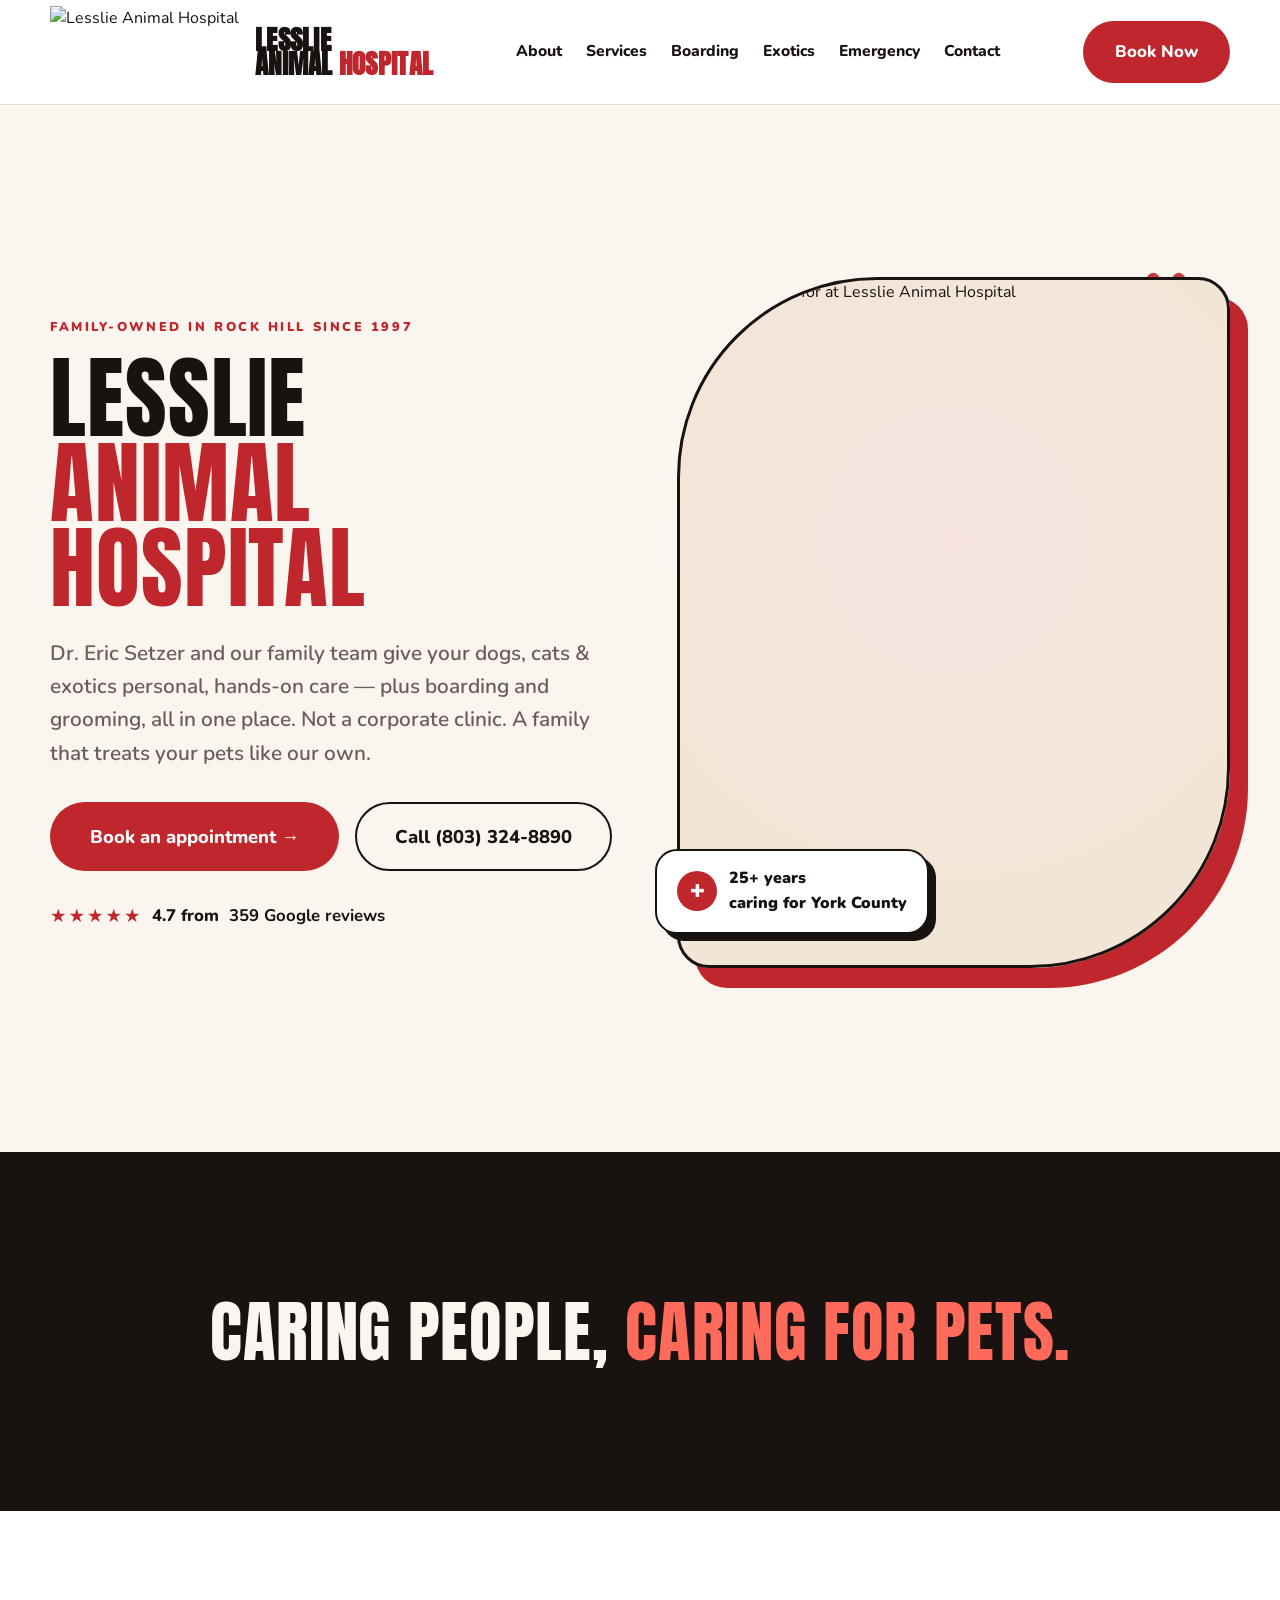
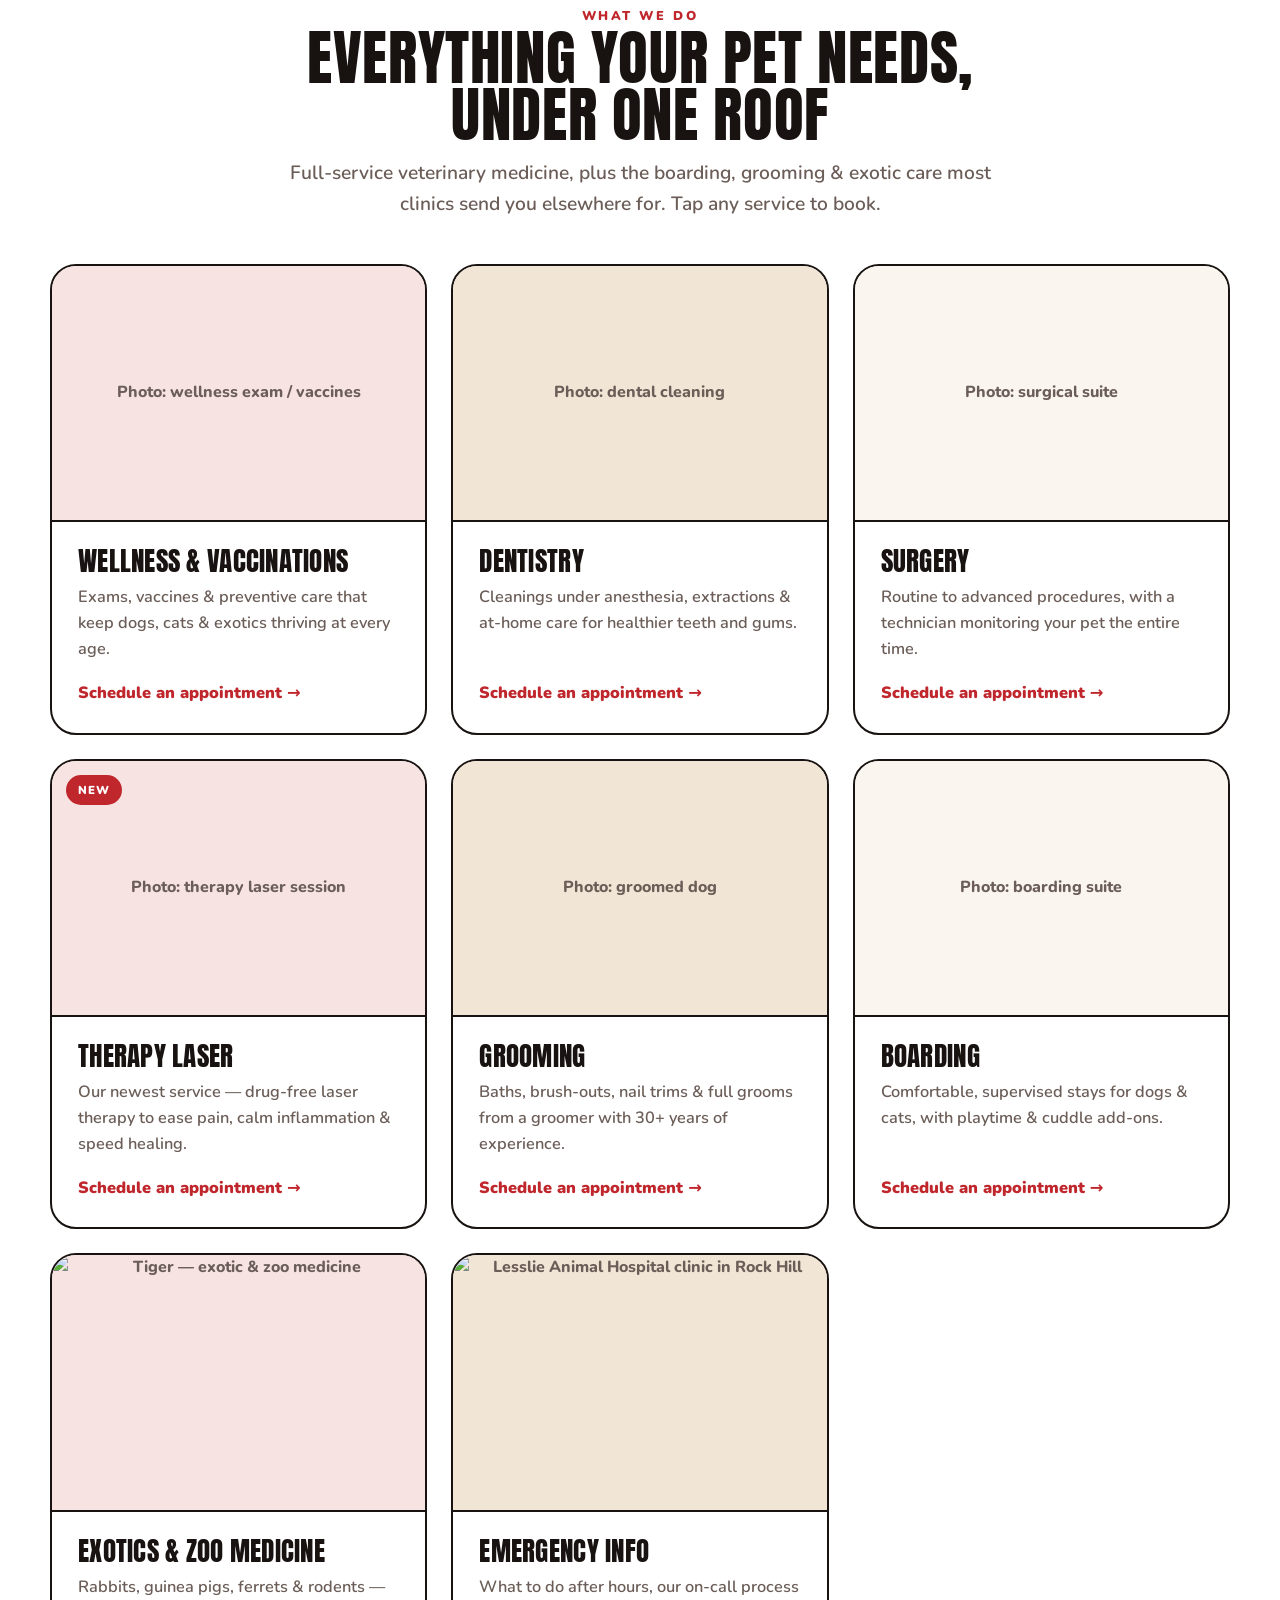
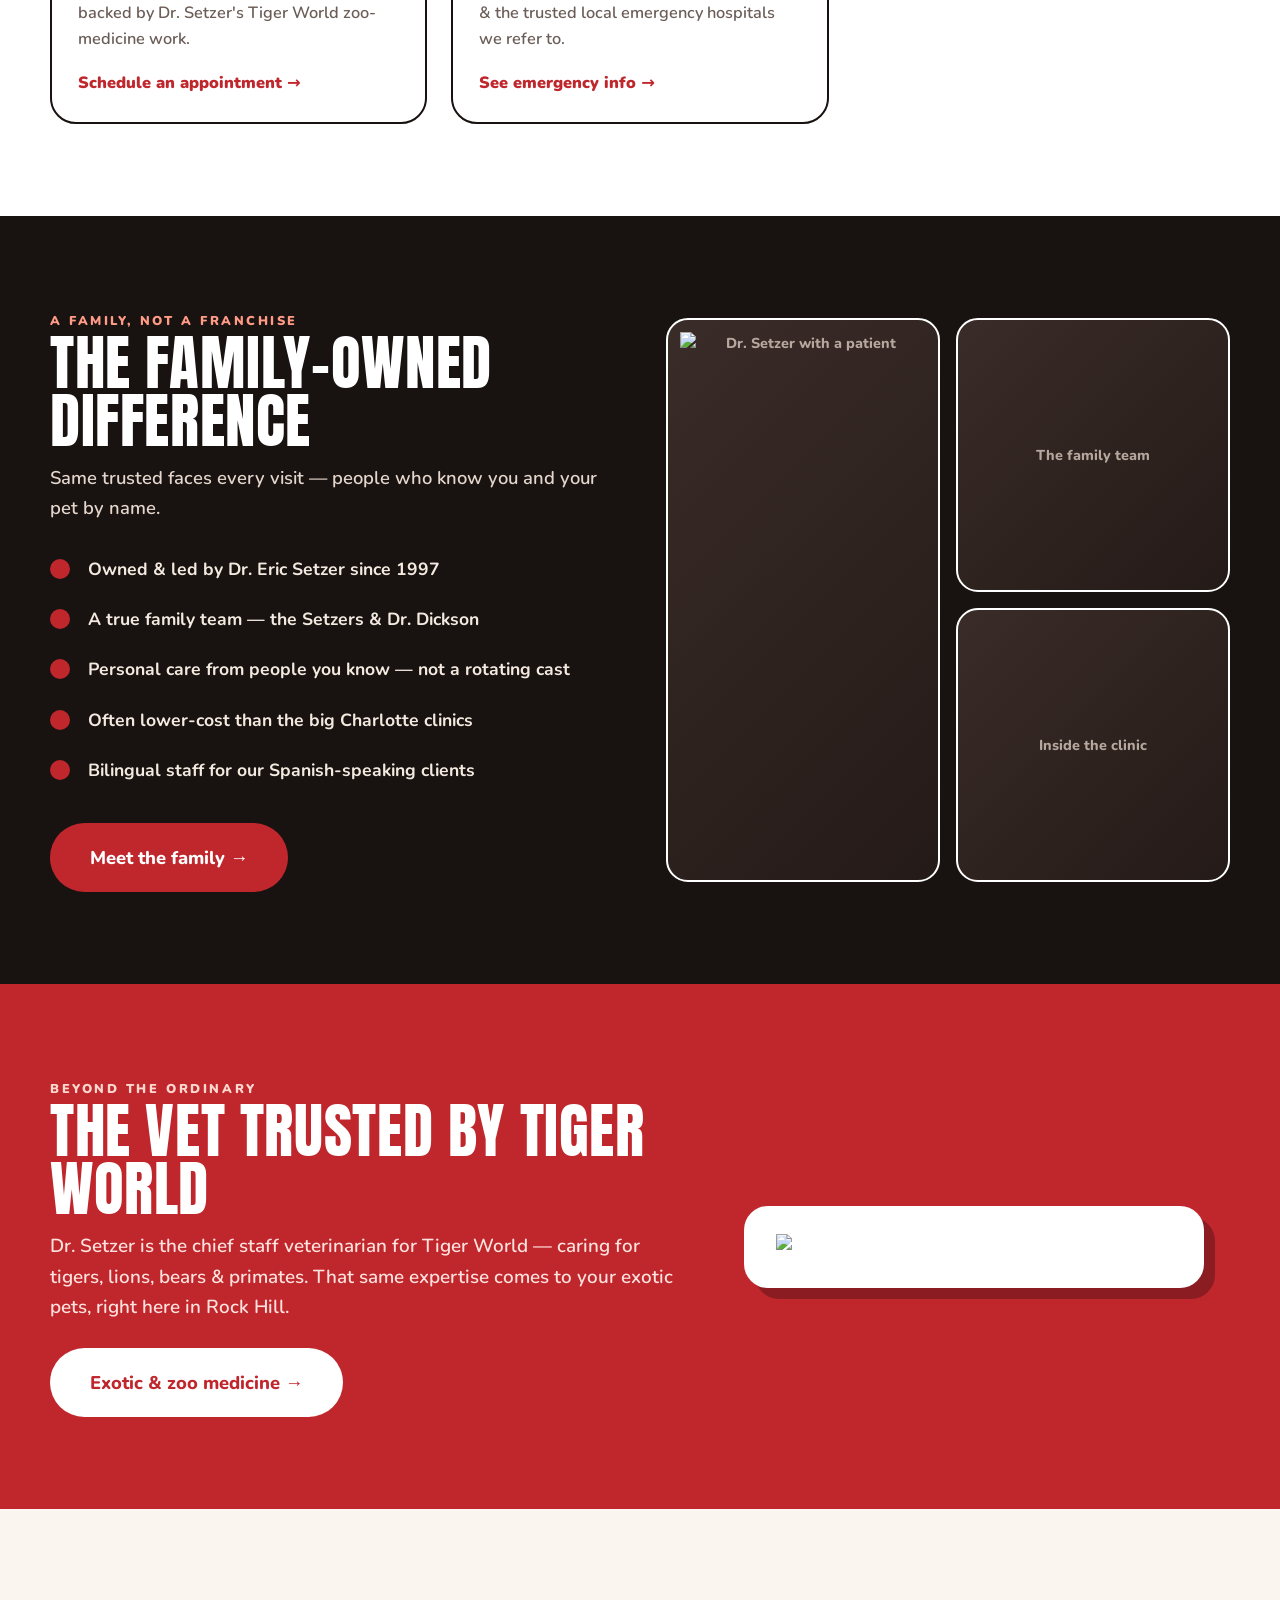
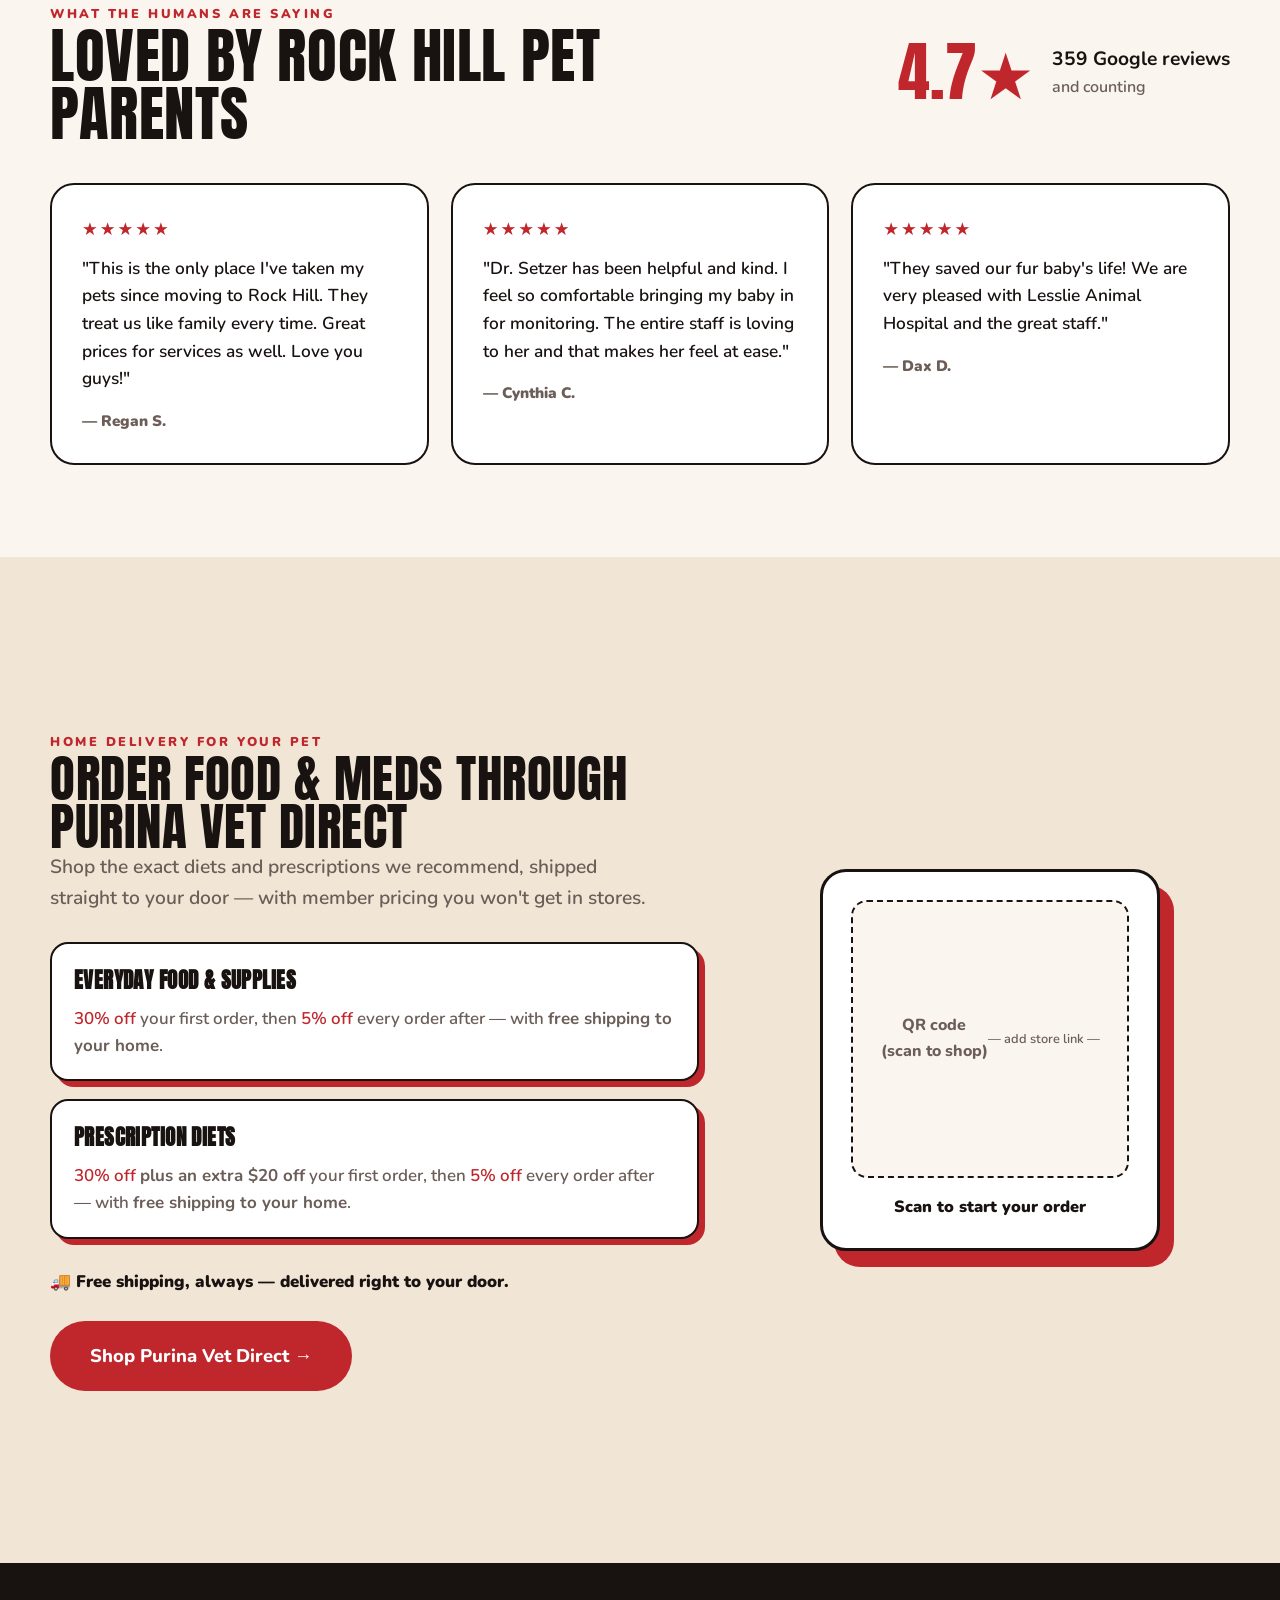
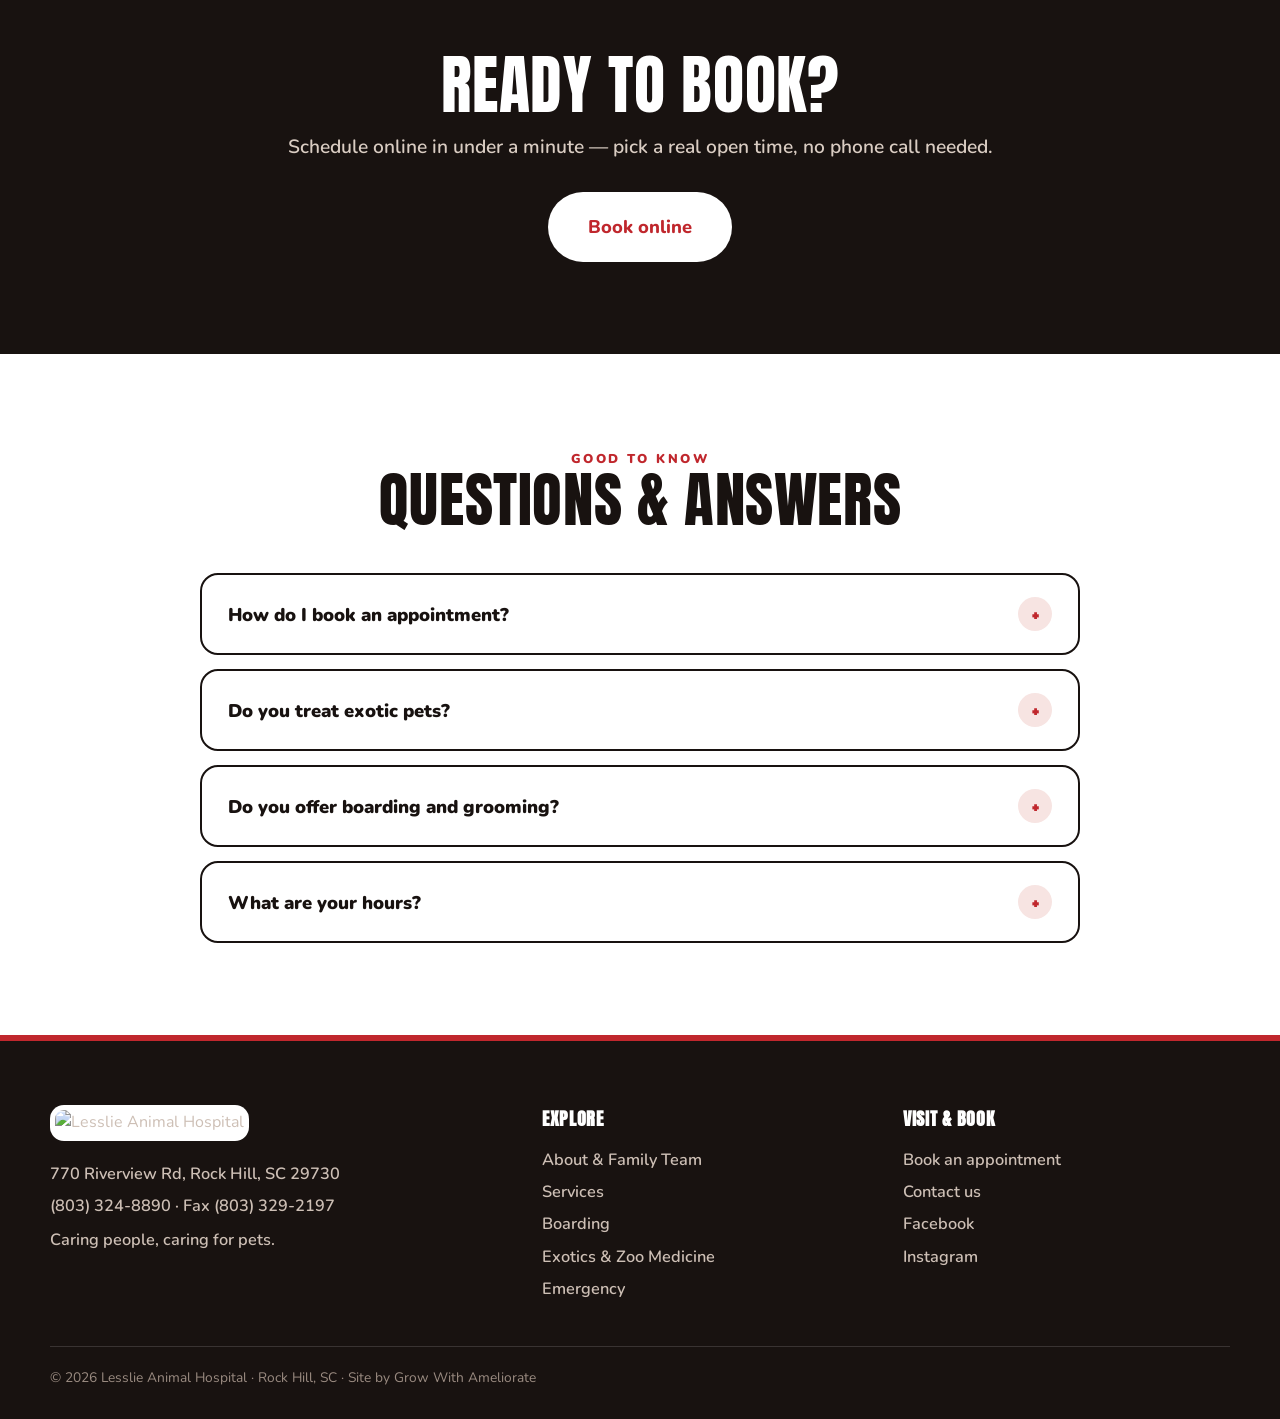
==== index.html @ 50ea857c "Promote v2 mockup design to homepage - Replace / with the mockup/ v2 design (Anton/Nunito, red palet" ====
<!DOCTYPE html>
<html lang="en">
<head>
<meta charset="UTF-8">
<meta name="viewport" content="width=device-width, initial-scale=1.0">
<!-- REMOVE THIS noindex TAG AT GO-LIVE -->
<meta name="robots" content="noindex, nofollow">
<title>Lesslie Animal Hospital — Family-Owned Vet in Rock Hill, SC</title>
<meta name="description" content="Family-owned veterinary care in Rock Hill, SC since 1997. Dogs, cats, exotics &amp; zoo medicine, boarding, and grooming — with Dr. Eric Setzer and team. Book online.">
<link rel="canonical" href="https://lesslie-animal-hospital.netlify.app/">
<!-- TODO @ build: add GA4 tag here (replaces dead Universal Analytics) -->
<link rel="preconnect" href="https://fonts.googleapis.com">
<link rel="preconnect" href="https://fonts.gstatic.com" crossorigin>
<link href="https://fonts.googleapis.com/css2?family=Anton&family=Nunito:wght@400;600;700;800;900&display=swap" rel="stylesheet">
<style>
  :root{
    --red:#c0272d; --red-dk:#9e1f24; --ink:#181210; --muted:#6b5d57;
    --cream:#faf5ee; --sand:#f1e6d6; --rose:#f7e4e2; --line:#e7ddd0; --white:#fff;
  }
  *{margin:0;padding:0;box-sizing:border-box}
  body{font-family:'Nunito',system-ui,sans-serif;color:var(--ink);background:var(--white);line-height:1.6;-webkit-font-smoothing:antialiased}
  a{color:inherit;text-decoration:none}
  .wrap{max-width:1240px;margin:0 auto;padding:0 30px}
  h1,h2,h3,.display{font-family:'Anton',sans-serif;font-weight:400;letter-spacing:.01em;line-height:.95;text-transform:uppercase}
  .eyebrow{font-family:'Nunito';font-weight:900;text-transform:uppercase;letter-spacing:.2em;font-size:.8rem;color:var(--red)}
  .btn{display:inline-flex;align-items:center;gap:9px;font-family:'Nunito';font-weight:800;font-size:1.05rem;padding:16px 30px;border-radius:999px;border:2px solid transparent;transition:transform .12s, background .15s}
  .btn:hover{transform:translateY(-2px)}
  .btn.red{background:var(--red);color:#fff}.btn.red:hover{background:var(--red-dk)}
  .btn.ghost{background:transparent;border-color:var(--ink);color:var(--ink)}
  .btn.white{background:#fff;color:var(--red)}
  .btn.lg{font-size:1.15rem;padding:18px 38px}

  /* NAV */
  header.nav{position:sticky;top:0;z-index:40;background:rgba(255,255,255,.94);backdrop-filter:blur(8px);border-bottom:1px solid var(--line)}
  .nav .wrap{display:flex;align-items:center;justify-content:space-between;min-height:104px;gap:16px}
  .brand{display:flex;align-items:center;gap:16px}
  .brand img{height:92px;width:auto}
  .brand b{font-family:'Anton';font-size:1.7rem;text-transform:uppercase;letter-spacing:.01em;line-height:.9;color:var(--ink);display:block}
  .brand b span{color:var(--red)}
  @media(max-width:600px){.brand b{font-size:1.2rem}.brand img{height:69px}}
  nav.links{display:flex;gap:24px;align-items:center}
  nav.links a{font-weight:800;font-size:.98rem}
  nav.links a:hover{color:var(--red)}
  @media(max-width:980px){nav.links{display:none}}

  /* HERO */
  .hero{background:var(--cream);position:relative;overflow:hidden}
  .hero .wrap{display:grid;grid-template-columns:1.02fr .98fr;gap:52px;align-items:center;padding:80px 30px 92px}
  .hero h1{font-size:clamp(3.2rem,7vw,6rem);margin:16px 0 0;color:var(--ink)}
  .hero h1 .rd{color:var(--red)}
  .hero p.lead{font-size:1.3rem;color:var(--muted);margin:26px 0 32px;max-width:560px;font-weight:600}
  .hero .cta{display:flex;gap:16px;flex-wrap:wrap}
  .trust{display:flex;align-items:center;gap:10px;margin-top:30px;font-weight:800;font-size:1.05rem}
  .stars{color:var(--red);letter-spacing:2px;font-size:1.15rem}
  .hero-art{position:relative}
  .photo{position:relative;overflow:hidden;aspect-ratio:4/5;
    border-radius:200px 32px 200px 32px;
    background:radial-gradient(circle at 50% 38%, var(--rose), var(--sand) 70%);
    border:3px solid var(--ink);box-shadow:18px 20px 0 var(--red)}
  .photo .ph-label{position:absolute;inset:0;display:flex;align-items:center;justify-content:center;color:var(--muted);font-weight:800;text-align:center;padding:26px;opacity:.72}
  .badge-float{position:absolute;left:-22px;bottom:34px;background:#fff;border:2px solid var(--ink);border-radius:22px;padding:15px 20px;box-shadow:7px 7px 0 var(--ink);font-weight:900;font-size:1rem;display:flex;align-items:center;gap:12px}
  .badge-float .dot{width:40px;height:40px;border-radius:50%;background:var(--red);display:flex;align-items:center;justify-content:center;color:#fff;font-size:1.1rem}
  .paw{position:absolute;top:-16px;right:30px;color:var(--red);opacity:.9}
  /* real photos */
  .photo img{position:absolute;inset:0;width:100%;height:100%;object-fit:cover}
  .hero .photo img{object-position:56% 24%}
  .svc .ph img{position:absolute;inset:0;width:100%;height:100%;object-fit:cover}
  .fam-photos .fp{overflow:hidden}
  .fam-photos .fp img{width:100%;height:100%;object-fit:cover}

  /* STATEMENT BAND */
  .statement{background:var(--ink);color:var(--cream);text-align:center}
  .statement .wrap{padding:54px 30px}
  .statement p{font-family:'Anton';font-size:clamp(2.4rem,6vw,4.2rem);text-transform:uppercase;letter-spacing:.01em;line-height:1;margin:0}
  .statement .rd{color:#ff6a5a}

  section{padding:92px 0}
  .sec-head{max-width:720px}
  .sec-head h2{font-size:clamp(2.4rem,5vw,3.8rem);color:var(--ink)}
  .sec-head p{color:var(--muted);margin-top:14px;font-size:1.2rem;font-weight:600}
  .center{text-align:center;margin-left:auto;margin-right:auto}

  /* SERVICES — photo cards */
  .svc-grid{display:grid;grid-template-columns:repeat(3,1fr);gap:24px;margin-top:44px}
  @media(max-width:900px){.svc-grid{grid-template-columns:1fr 1fr}}
  @media(max-width:600px){.svc-grid{grid-template-columns:1fr}}
  .svc{border:2px solid var(--ink);border-radius:26px;overflow:hidden;background:#fff;display:flex;flex-direction:column;transition:transform .12s, box-shadow .12s}
  .svc:hover{transform:translateY(-5px);box-shadow:10px 12px 0 var(--ink)}
  .svc .ph{position:relative;aspect-ratio:16/11;display:flex;align-items:center;justify-content:center;color:var(--muted);font-weight:800;text-align:center;padding:18px;border-bottom:2px solid var(--ink)}
  .svc.c1 .ph{background:var(--rose)}.svc.c2 .ph{background:var(--sand)}.svc.c3 .ph{background:var(--cream)}
  .svc .tag{position:absolute;top:14px;left:14px;background:var(--red);color:#fff;font-family:'Nunito';font-weight:900;font-size:.72rem;letter-spacing:.1em;text-transform:uppercase;padding:6px 12px;border-radius:999px;z-index:2}
  .svc .body{padding:26px;display:flex;flex-direction:column;flex:1}
  .svc h3{font-size:1.7rem;color:var(--ink)}
  .svc p{color:var(--muted);margin-top:10px;font-weight:600;font-size:1.02rem;flex:1}
  .svc .sched{margin-top:18px;font-weight:900;color:var(--red);display:inline-flex;align-items:center;gap:8px;font-size:1.02rem}
  .svc .sched:hover{gap:12px}

  /* FAMILY */
  .family{background:var(--ink);color:#f3e9df}
  .family .wrap{display:grid;grid-template-columns:1fr 1fr;gap:52px;align-items:center}
  .family h2{color:#fff;font-size:clamp(2.4rem,5vw,3.8rem)}
  .family .eyebrow{color:#ff9a86}
  .family p.sub{margin-top:14px;font-size:1.15rem;color:#e5d6cc;font-weight:600}
  .family ul{list-style:none;margin-top:22px}
  .family li{padding:11px 0 11px 38px;position:relative;font-weight:700;font-size:1.1rem}
  .family li::before{content:"";position:absolute;left:0;top:15px;width:20px;height:20px;border-radius:50%;background:var(--red)}
  .fam-photos{display:grid;grid-template-columns:1fr 1fr;gap:16px}
  .fam-photos .fp{border-radius:22px;aspect-ratio:1;border:2px solid #fff;background:linear-gradient(135deg,#3a2c28,#241a17);display:flex;align-items:center;justify-content:center;color:#b7a89f;font-weight:800;font-size:.9rem;text-align:center;padding:12px;overflow:hidden}
  .fam-photos .fp.tall{grid-row:span 2;aspect-ratio:auto}
  .fam-photos .fp img{width:100%;height:100%;object-fit:cover}

  /* TIGER */
  .tiger{background:var(--red);color:#fff}
  .tiger .wrap{display:grid;grid-template-columns:1.1fr .9fr;gap:44px;align-items:center}
  .tiger h2{color:#fff;font-size:clamp(2.4rem,5vw,3.8rem)}
  .tiger p{margin-top:14px;font-weight:600;color:#ffe1dd;font-size:1.18rem}
  .tiger .art{display:flex;justify-content:center}
  .tiger .twlogo{background:#fff;border-radius:24px;padding:28px 32px;box-shadow:11px 11px 0 rgba(0,0,0,.28);max-width:460px;width:100%}
  .tiger .twlogo img{width:100%;height:auto;display:block}

  /* REVIEWS */
  .reviews{background:var(--cream)}
  .revtop{display:flex;align-items:center;justify-content:space-between;gap:24px;flex-wrap:wrap}
  .bigstat{display:flex;align-items:center;gap:18px}
  .bigstat .num{font-family:'Anton';font-size:4rem;color:var(--red);line-height:1}
  .quotes{display:grid;grid-template-columns:repeat(3,1fr);gap:22px;margin-top:40px}
  @media(max-width:860px){.quotes{grid-template-columns:1fr}}
  .quote{background:#fff;border:2px solid var(--ink);border-radius:24px;padding:30px}
  .quote .st{color:var(--red);letter-spacing:2px;font-weight:900;font-size:1.1rem}
  .quote p{margin:12px 0 16px;font-weight:600;font-size:1.08rem}
  .quote .who{font-weight:900;color:var(--muted);font-size:.95rem}

  /* PURINA VET DIRECT */
  .purina{background:var(--sand)}
  .purina .wrap{display:grid;grid-template-columns:1.15fr .85fr;gap:52px;align-items:center;padding:80px 30px}
  .purina h2{font-size:clamp(2.2rem,4.4vw,3.2rem)}
  .purina .offers{display:flex;flex-direction:column;gap:18px;margin:28px 0 30px}
  .purina .offer{background:#fff;border:2px solid var(--ink);border-radius:18px;padding:20px 22px;box-shadow:6px 6px 0 var(--red)}
  .purina .offer h4{font-family:'Anton';font-size:1.3rem;text-transform:uppercase;letter-spacing:.02em;margin-bottom:8px}
  .purina .offer p{color:var(--muted);font-weight:600;font-size:1.06rem;margin:0}
  .purina .offer .pct{color:var(--red)}
  .purina .ship{font-weight:900;font-size:1.05rem;display:inline-flex;align-items:center;gap:8px}
  .qrcard{background:#fff;border:3px solid var(--ink);border-radius:26px;box-shadow:14px 16px 0 var(--red);padding:28px;text-align:center;max-width:340px;margin:0 auto}
  .qrbox{width:100%;aspect-ratio:1;border:2px dashed var(--ink);border-radius:16px;display:flex;align-items:center;justify-content:center;color:var(--muted);font-weight:800;text-align:center;padding:20px;background:var(--cream)}
  .qrcard .cap{font-weight:900;margin-top:16px;font-size:1.02rem}
  @media(max-width:820px){.purina .wrap{grid-template-columns:1fr}}

  /* CTA BAND */
  .band{background:var(--ink);color:#fff;text-align:center}
  .band h2{font-size:clamp(2.4rem,5.2vw,4rem);color:#fff}
  .band p{color:#d9ccc2;margin:16px 0 30px;font-weight:600;font-size:1.2rem}

  /* FAQ */
  .faq{max-width:880px;margin:44px auto 0}
  .qa{border:2px solid var(--ink);border-radius:18px;margin-top:14px;overflow:hidden;background:#fff}
  .qa button{width:100%;display:flex;justify-content:space-between;align-items:center;gap:14px;padding:22px 26px;background:none;border:none;cursor:pointer;font-family:'Nunito';font-weight:900;font-size:1.15rem;color:var(--ink);text-align:left}
  .qa .ans{max-height:0;overflow:hidden;transition:max-height .25s ease;color:var(--muted);font-weight:600}
  .qa .ans p{padding:0 26px 22px;font-size:1.05rem}
  .qa.open .ans{max-height:260px}
  .qa .plus{flex:0 0 auto;width:34px;height:34px;border-radius:50%;background:var(--rose);color:var(--red);display:flex;align-items:center;justify-content:center;font-family:'Anton';transition:transform .2s}
  .qa.open .plus{transform:rotate(45deg);background:var(--red);color:#fff}

  /* FOOTER */
  footer{background:var(--ink);color:#cdbfb5;padding:64px 0 30px;border-top:6px solid var(--red)}
  footer .cols{display:grid;grid-template-columns:1.4fr 1fr 1fr;gap:34px}
  @media(max-width:720px){footer .cols{grid-template-columns:1fr}}
  footer img{height:72px;margin-bottom:14px;background:#fff;border-radius:14px;padding:5px}
  footer h4{font-family:'Anton';color:#fff;font-size:1.1rem;text-transform:uppercase;letter-spacing:.04em;margin-bottom:14px}
  footer a:hover{color:#fff}
  footer .frow{margin:6px 0;font-weight:600;font-size:1.02rem}
  .foot-bottom{border-top:1px solid rgba(255,255,255,.14);margin-top:38px;padding-top:20px;font-size:.86rem;color:#9a8b81}
  @media(max-width:820px){.hero .wrap,.family .wrap,.tiger .wrap{grid-template-columns:1fr}.hero-art{order:-1}}
</style>
</head>
<body>

<!-- NAV -->
<header class="nav">
  <div class="wrap">
    <a class="brand" href="/"><img src="https://storage.googleapis.com/lesslie-animal-hospital/Lesslie_Animal_Hospital.png" alt="Lesslie Animal Hospital"><b>Lesslie<br>Animal <span>Hospital</span></b></a>
    <nav class="links">
      <a href="/about-us/">About</a><a href="/services/">Services</a><a href="/boarding/">Boarding</a><a href="/exotics/">Exotics</a><a href="/emergency/">Emergency</a><a href="/contact/">Contact</a>
    </nav>
    <a class="btn red" href="/book/">Book Now</a>
  </div>
</header>

<!-- HERO -->
<section class="hero">
  <div class="wrap">
    <div>
      <span class="eyebrow">Family-owned in Rock Hill since 1997</span>
      <h1>Lesslie<br><span class="rd">Animal Hospital</span></h1>
      <p class="lead">Dr. Eric Setzer and our family team give your dogs, cats &amp; exotics personal, hands-on care — plus boarding and grooming, all in one place. Not a corporate clinic. A family that treats your pets like our own.</p>
      <div class="cta">
        <a class="btn red lg" href="/book/">Book an appointment →</a>
        <a class="btn ghost lg" href="tel:18033248890">Call (803) 324-8890</a>
      </div>
      <div class="trust"><span class="stars">★★★★★</span> 4.7 from <b>359&nbsp;Google reviews</b></div>
    </div>
    <div class="hero-art">
      <svg class="paw" width="68" height="68" viewBox="0 0 64 64" fill="currentColor"><ellipse cx="20" cy="20" rx="7" ry="9"/><ellipse cx="44" cy="20" rx="7" ry="9"/><ellipse cx="11" cy="36" rx="6" ry="8"/><ellipse cx="53" cy="36" rx="6" ry="8"/><path d="M32 30c9 0 16 8 16 16 0 6-5 8-16 8s-16-2-16-8c0-8 7-16 16-16z"/></svg>
      <div class="photo"><img src="https://storage.googleapis.com/lesslie-animal-hospital/Lesslie/PUPPIES.jpeg" alt="Puppies cared for at Lesslie Animal Hospital"></div>
      <div class="badge-float"><span class="dot">✚</span> 25+ years<br>caring for York County</div>
    </div>
  </div>
</section>

<!-- STATEMENT -->
<section class="statement">
  <div class="wrap"><p>Caring people, <span class="rd">caring for pets.</span></p></div>
</section>

<!-- SERVICES -->
<section>
  <div class="wrap">
    <div class="sec-head center">
      <span class="eyebrow">What we do</span>
      <h2>Everything your pet needs, under one roof</h2>
      <p>Full-service veterinary medicine, plus the boarding, grooming &amp; exotic care most clinics send you elsewhere for. Tap any service to book.</p>
    </div>
    <div class="svc-grid">
      <div class="svc c1">
        <div class="ph">Photo: wellness exam / vaccines</div>
        <div class="body">
          <h3>Wellness &amp; Vaccinations</h3>
          <p>Exams, vaccines &amp; preventive care that keep dogs, cats &amp; exotics thriving at every age.</p>
          <a class="sched" href="/book/">Schedule an appointment →</a>
        </div>
      </div>
      <div class="svc c2">
        <div class="ph">Photo: dental cleaning</div>
        <div class="body">
          <h3>Dentistry</h3>
          <p>Cleanings under anesthesia, extractions &amp; at-home care for healthier teeth and gums.</p>
          <a class="sched" href="/book/">Schedule an appointment →</a>
        </div>
      </div>
      <div class="svc c3">
        <div class="ph">Photo: surgical suite</div>
        <div class="body">
          <h3>Surgery</h3>
          <p>Routine to advanced procedures, with a technician monitoring your pet the entire time.</p>
          <a class="sched" href="/book/">Schedule an appointment →</a>
        </div>
      </div>
      <div class="svc c1">
        <div class="ph"><span class="tag">New</span>Photo: therapy laser session</div>
        <div class="body">
          <h3>Therapy Laser</h3>
          <p>Our newest service — drug-free laser therapy to ease pain, calm inflammation &amp; speed healing.</p>
          <a class="sched" href="/book/">Schedule an appointment →</a>
        </div>
      </div>
      <div class="svc c2">
        <div class="ph">Photo: groomed dog</div>
        <div class="body">
          <h3>Grooming</h3>
          <p>Baths, brush-outs, nail trims &amp; full grooms from a groomer with 30+ years of experience.</p>
          <a class="sched" href="/book/">Schedule an appointment →</a>
        </div>
      </div>
      <div class="svc c3">
        <div class="ph">Photo: boarding suite</div>
        <div class="body">
          <h3>Boarding</h3>
          <p>Comfortable, supervised stays for dogs &amp; cats, with playtime &amp; cuddle add-ons.</p>
          <a class="sched" href="/book/">Schedule an appointment →</a>
        </div>
      </div>
      <div class="svc c1">
        <div class="ph"><img src="https://storage.googleapis.com/lesslie-animal-hospital/Lesslie/big%20tigeer.JPG" alt="Tiger — exotic & zoo medicine"></div>
        <div class="body">
          <h3>Exotics &amp; Zoo Medicine</h3>
          <p>Rabbits, guinea pigs, ferrets &amp; rodents — backed by Dr. Setzer's Tiger World zoo-medicine work.</p>
          <a class="sched" href="/book/">Schedule an appointment →</a>
        </div>
      </div>
      <div class="svc c2">
        <div class="ph"><img src="https://storage.googleapis.com/lesslie-animal-hospital/Lesslie/clinic.jpeg" alt="Lesslie Animal Hospital clinic in Rock Hill"></div>
        <div class="body">
          <h3>Emergency Info</h3>
          <p>What to do after hours, our on-call process &amp; the trusted local emergency hospitals we refer to.</p>
          <a class="sched" href="/emergency/">See emergency info →</a>
        </div>
      </div>
    </div>
  </div>
</section>

<!-- FAMILY -->
<section class="family">
  <div class="wrap">
    <div>
      <span class="eyebrow">A family, not a franchise</span>
      <h2>The family-owned difference</h2>
      <p class="sub">Same trusted faces every visit — people who know you and your pet by name.</p>
      <ul>
        <li>Owned &amp; led by Dr. Eric Setzer since 1997</li>
        <li>A true family team — the Setzers &amp; Dr. Dickson</li>
        <li>Personal care from people you know — not a rotating cast</li>
        <li>Often lower-cost than the big Charlotte clinics</li>
        <li>Bilingual staff for our Spanish-speaking clients</li>
      </ul>
      <div style="margin-top:28px"><a class="btn red lg" href="/about-us/">Meet the family →</a></div>
    </div>
    <div class="fam-photos">
      <div class="fp tall"><img src="https://storage.googleapis.com/lesslie-animal-hospital/Lesslie/Pockey.jpeg" alt="Dr. Setzer with a patient"></div>
      <div class="fp">The family team</div>
      <div class="fp">Inside the clinic</div>
    </div>
  </div>
</section>

<!-- TIGER -->
<section class="tiger">
  <div class="wrap">
    <div>
      <span class="eyebrow" style="color:#ffd7cf">Beyond the ordinary</span>
      <h2>The vet trusted by Tiger World</h2>
      <p>Dr. Setzer is the chief staff veterinarian for Tiger World — caring for tigers, lions, bears &amp; primates. That same expertise comes to your exotic pets, right here in Rock Hill.</p>
      <div style="margin-top:26px"><a class="btn white lg" href="/exotics/">Exotic &amp; zoo medicine →</a></div>
    </div>
    <div class="art">
      <div class="twlogo"><img src="https://storage.googleapis.com/lesslie-animal-hospital/new-tw-logo-only-4-colors.png" alt="Tiger World — Save the Tigers"></div>
    </div>
  </div>
</section>

<!-- REVIEWS -->
<section class="reviews">
  <div class="wrap">
    <div class="revtop">
      <div class="sec-head" style="margin:0">
        <span class="eyebrow">What the humans are saying</span>
        <h2>Loved by Rock Hill pet parents</h2>
      </div>
      <div class="bigstat"><span class="num">4.7★</span><div><b style="font-size:1.2rem">359 Google reviews</b><br><span style="color:var(--muted);font-weight:600">and counting</span></div></div>
    </div>
    <div class="quotes">
      <div class="quote"><div class="st">★★★★★</div><p>"This is the only place I've taken my pets since moving to Rock Hill. They treat us like family every time. Great prices for services as well. Love you guys!"</p><div class="who">— Regan S.</div></div>
      <div class="quote"><div class="st">★★★★★</div><p>"Dr. Setzer has been helpful and kind. I feel so comfortable bringing my baby in for monitoring. The entire staff is loving to her and that makes her feel at ease."</p><div class="who">— Cynthia C.</div></div>
      <div class="quote"><div class="st">★★★★★</div><p>"They saved our fur baby's life! We are very pleased with Lesslie Animal Hospital and the great staff."</p><div class="who">— Dax D.</div></div>
    </div>
  </div>
</section>

<!-- PURINA VET DIRECT -->
<section class="purina">
  <div class="wrap">
    <div>
      <span class="eyebrow">Home delivery for your pet</span>
      <h2>Order food &amp; meds through Purina Vet Direct</h2>
      <p class="lead" style="max-width:600px;font-size:1.2rem;color:var(--muted);font-weight:600">Shop the exact diets and prescriptions we recommend, shipped straight to your door — with member pricing you won't get in stores.</p>
      <div class="offers">
        <div class="offer">
          <h4>Everyday food &amp; supplies</h4>
          <p><span class="pct">30% off</span> your first order, then <span class="pct">5% off</span> every order after — with <b>free shipping to your home</b>.</p>
        </div>
        <div class="offer">
          <h4>Prescription diets</h4>
          <p><span class="pct">30% off</span> <b>plus an extra $20 off</b> your first order, then <span class="pct">5% off</span> every order after — with <b>free shipping to your home</b>.</p>
        </div>
      </div>
      <div class="ship">🚚 Free shipping, always — delivered right to your door.</div>
      <div style="margin-top:26px"><a class="btn red lg" href="/contact/" data-todo="replace with real Purina Vet Direct storefront URL">Shop Purina Vet Direct →</a></div>
    </div>
    <div>
      <div class="qrcard">
        <div class="qrbox">QR code<br>(scan to shop)<br><span style="font-weight:600;font-size:.8rem">— add store link —</span></div>
        <div class="cap">Scan to start your order</div>
      </div>
    </div>
  </div>
</section>

<!-- CTA BAND -->
<section class="band">
  <div class="wrap">
    <h2>Ready to book?</h2>
    <p>Schedule online in under a minute — pick a real open time, no phone call needed.</p>
    <a class="btn white lg" href="/book/">Book online</a>
  </div>
</section>

<!-- FAQ -->
<section>
  <div class="wrap">
    <div class="sec-head center"><span class="eyebrow">Good to know</span><h2>Questions &amp; answers</h2></div>
    <div class="faq">
      <div class="qa"><button>How do I book an appointment?<span class="plus">+</span></button><div class="ans"><p>Book online right from this site in under a minute, or call us at (803) 324-8890 during business hours.</p></div></div>
      <div class="qa"><button>Do you treat exotic pets?<span class="plus">+</span></button><div class="ans"><p>Yes — we see rabbits, guinea pigs, ferrets, rodents and other small exotics. Dr. Setzer is also the veterinarian for Tiger World. (We don't see reptiles, birds, or large animals.)</p></div></div>
      <div class="qa"><button>Do you offer boarding and grooming?<span class="plus">+</span></button><div class="ans"><p>We do — both on site at the same building as the hospital, so care is never far away. Vaccines are required; see our Boarding page for details and pricing.</p></div></div>
      <div class="qa"><button>What are your hours?<span class="plus">+</span></button><div class="ans"><p>Mon, Tue, Thu &amp; Fri 8am–12pm &amp; 2pm–6pm, Saturday 8am–12pm. Closed Wednesday &amp; Sunday.</p></div></div>
    </div>
  </div>
</section>

<!-- FOOTER -->
<footer>
  <div class="wrap">
    <div class="cols">
      <div>
        <img src="https://storage.googleapis.com/lesslie-animal-hospital/Lesslie_Animal_Hospital.png" alt="Lesslie Animal Hospital">
        <div class="frow">770 Riverview Rd, Rock Hill, SC 29730</div>
        <div class="frow"><a href="tel:18033248890">(803) 324-8890</a> · Fax (803) 329-2197</div>
        <div class="frow" style="margin-top:8px">Caring people, caring for pets.</div>
      </div>
      <div>
        <h4>Explore</h4>
        <div class="frow"><a href="/about-us/">About &amp; Family Team</a></div>
        <div class="frow"><a href="/services/">Services</a></div>
        <div class="frow"><a href="/boarding/">Boarding</a></div>
        <div class="frow"><a href="/exotics/">Exotics &amp; Zoo Medicine</a></div>
        <div class="frow"><a href="/emergency/">Emergency</a></div>
      </div>
      <div>
        <h4>Visit &amp; Book</h4>
        <div class="frow"><a href="/book/">Book an appointment</a></div>
        <div class="frow"><a href="/contact/">Contact us</a></div>
        <div class="frow"><a href="https://www.facebook.com/lesslieanimal/">Facebook</a></div>
        <div class="frow"><a href="https://www.instagram.com/lesslieanimalhospital/">Instagram</a></div>
      </div>
    </div>
    <div class="foot-bottom">© 2026 Lesslie Animal Hospital · Rock Hill, SC · Site by Grow With Ameliorate</div>
  </div>
</footer>

<script>
  document.querySelectorAll('.qa button').forEach(function(b){
    b.addEventListener('click', function(){ b.parentElement.classList.toggle('open'); });
  });
</script>
</body>
</html>
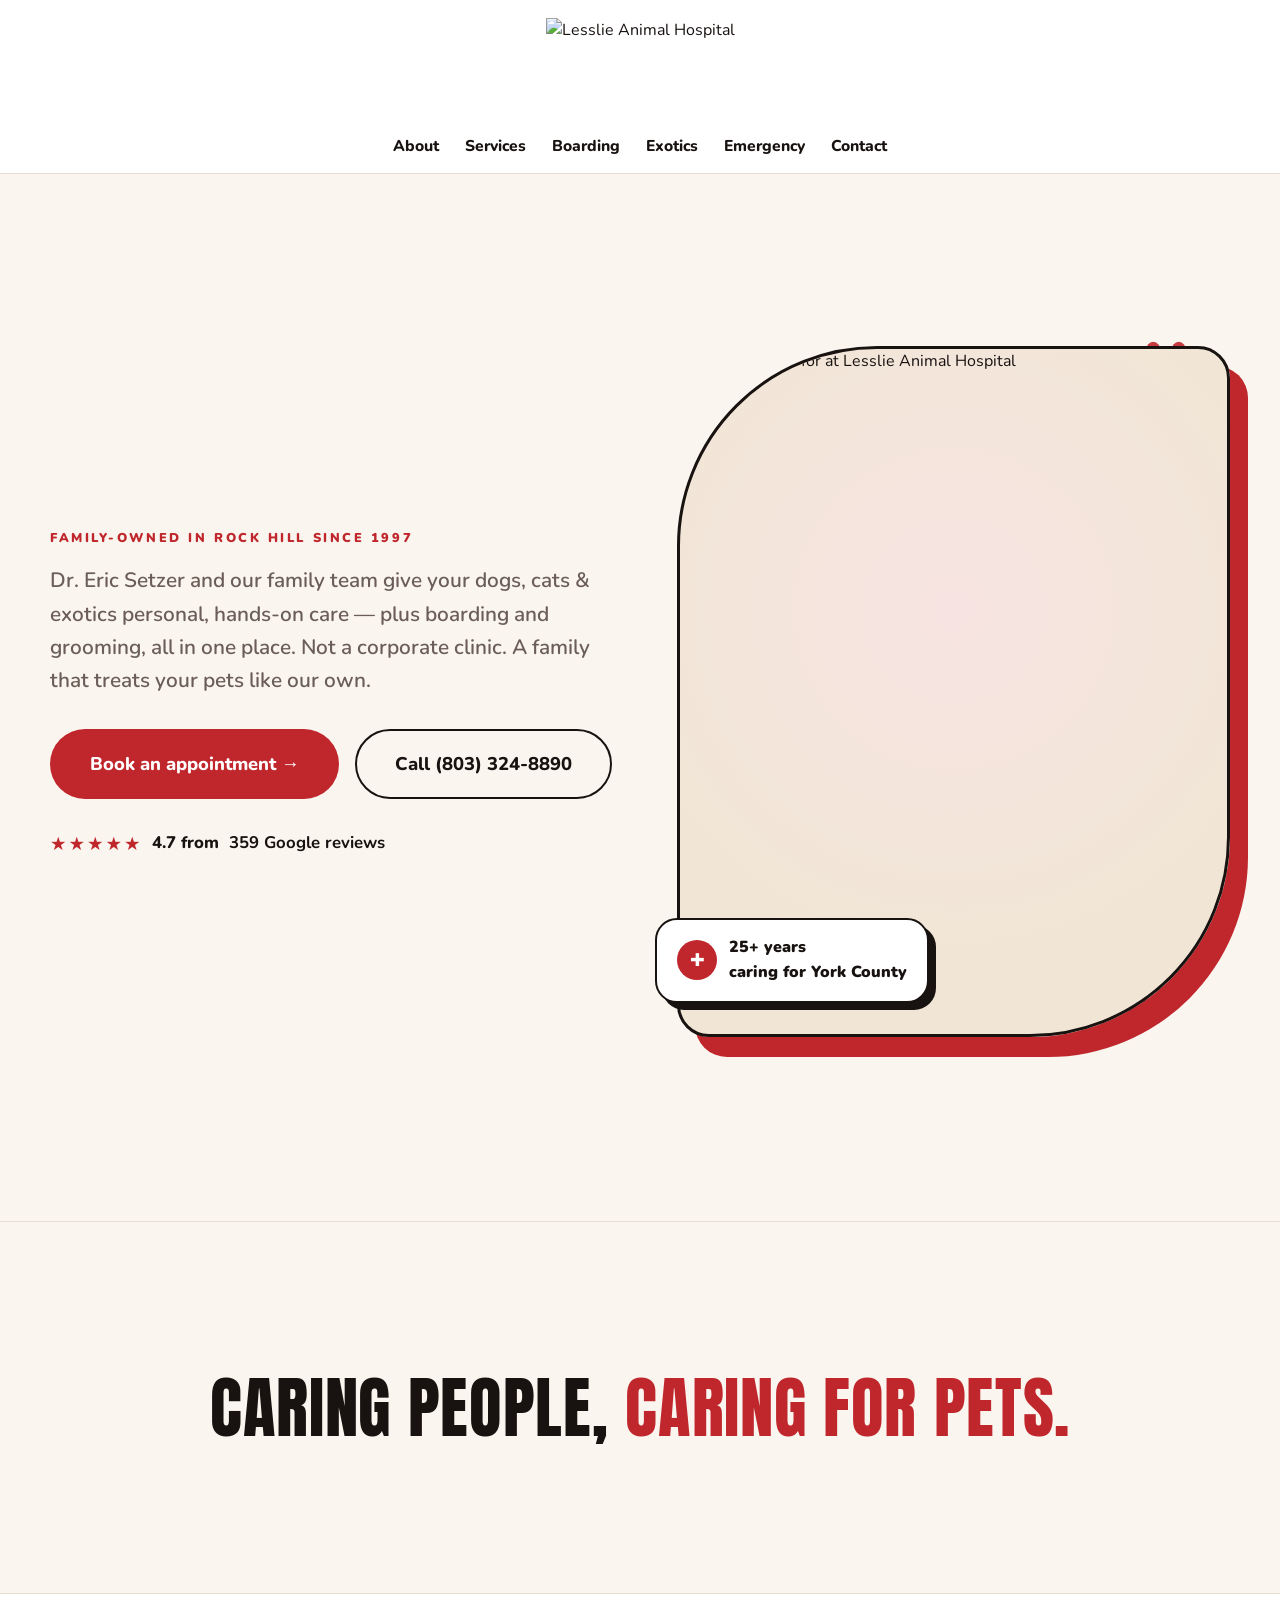
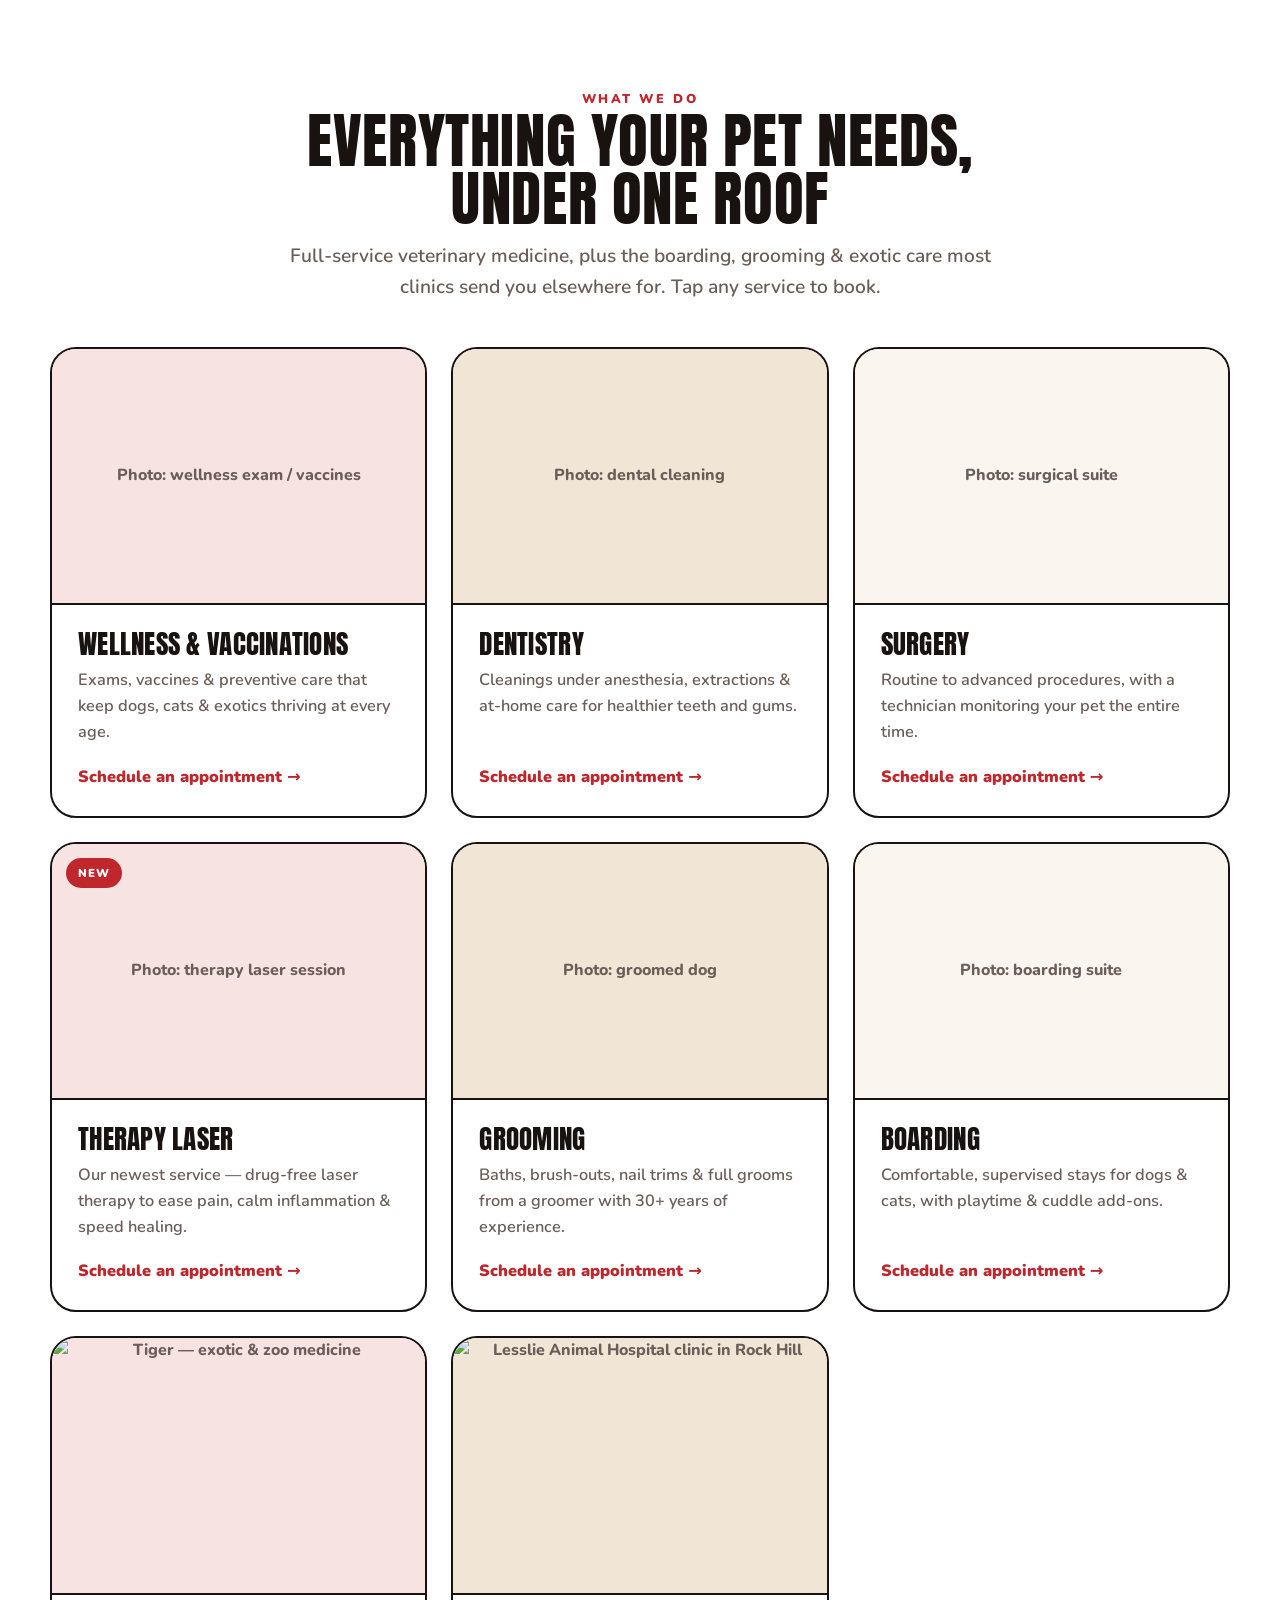
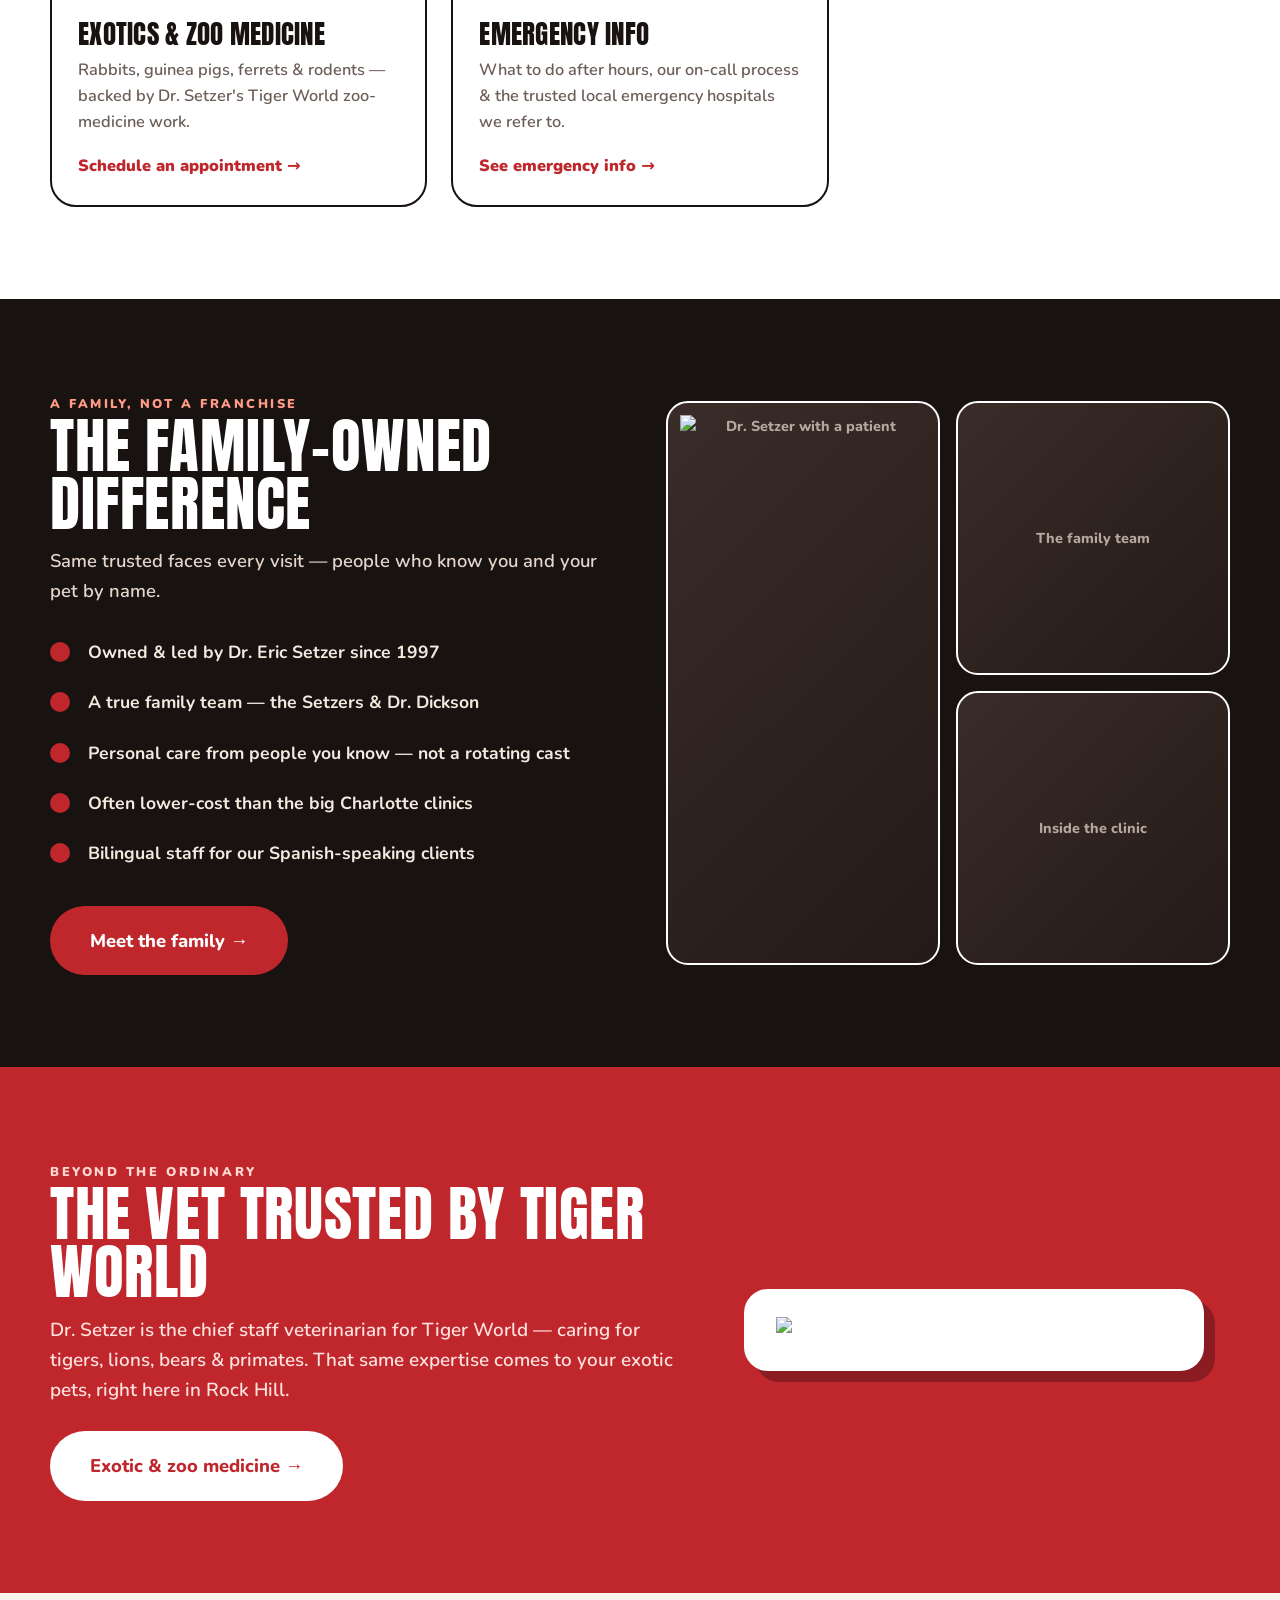
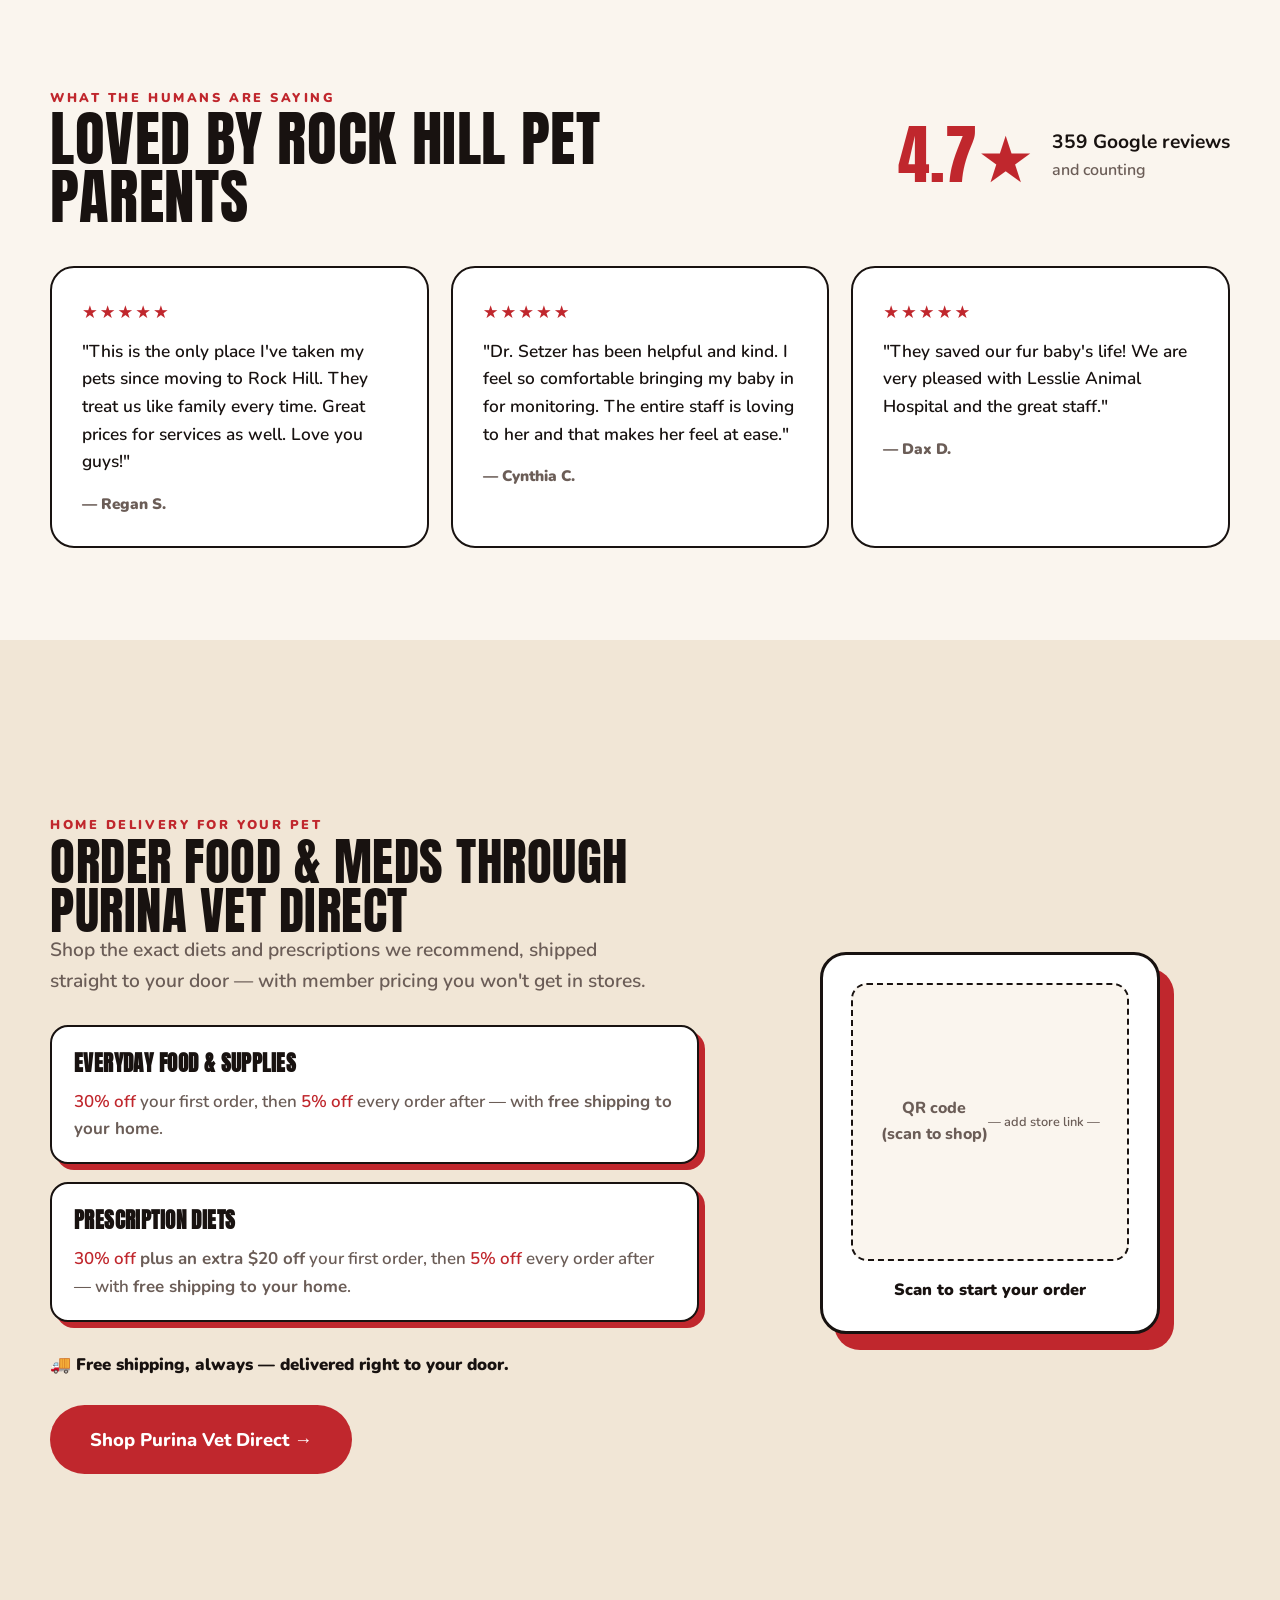
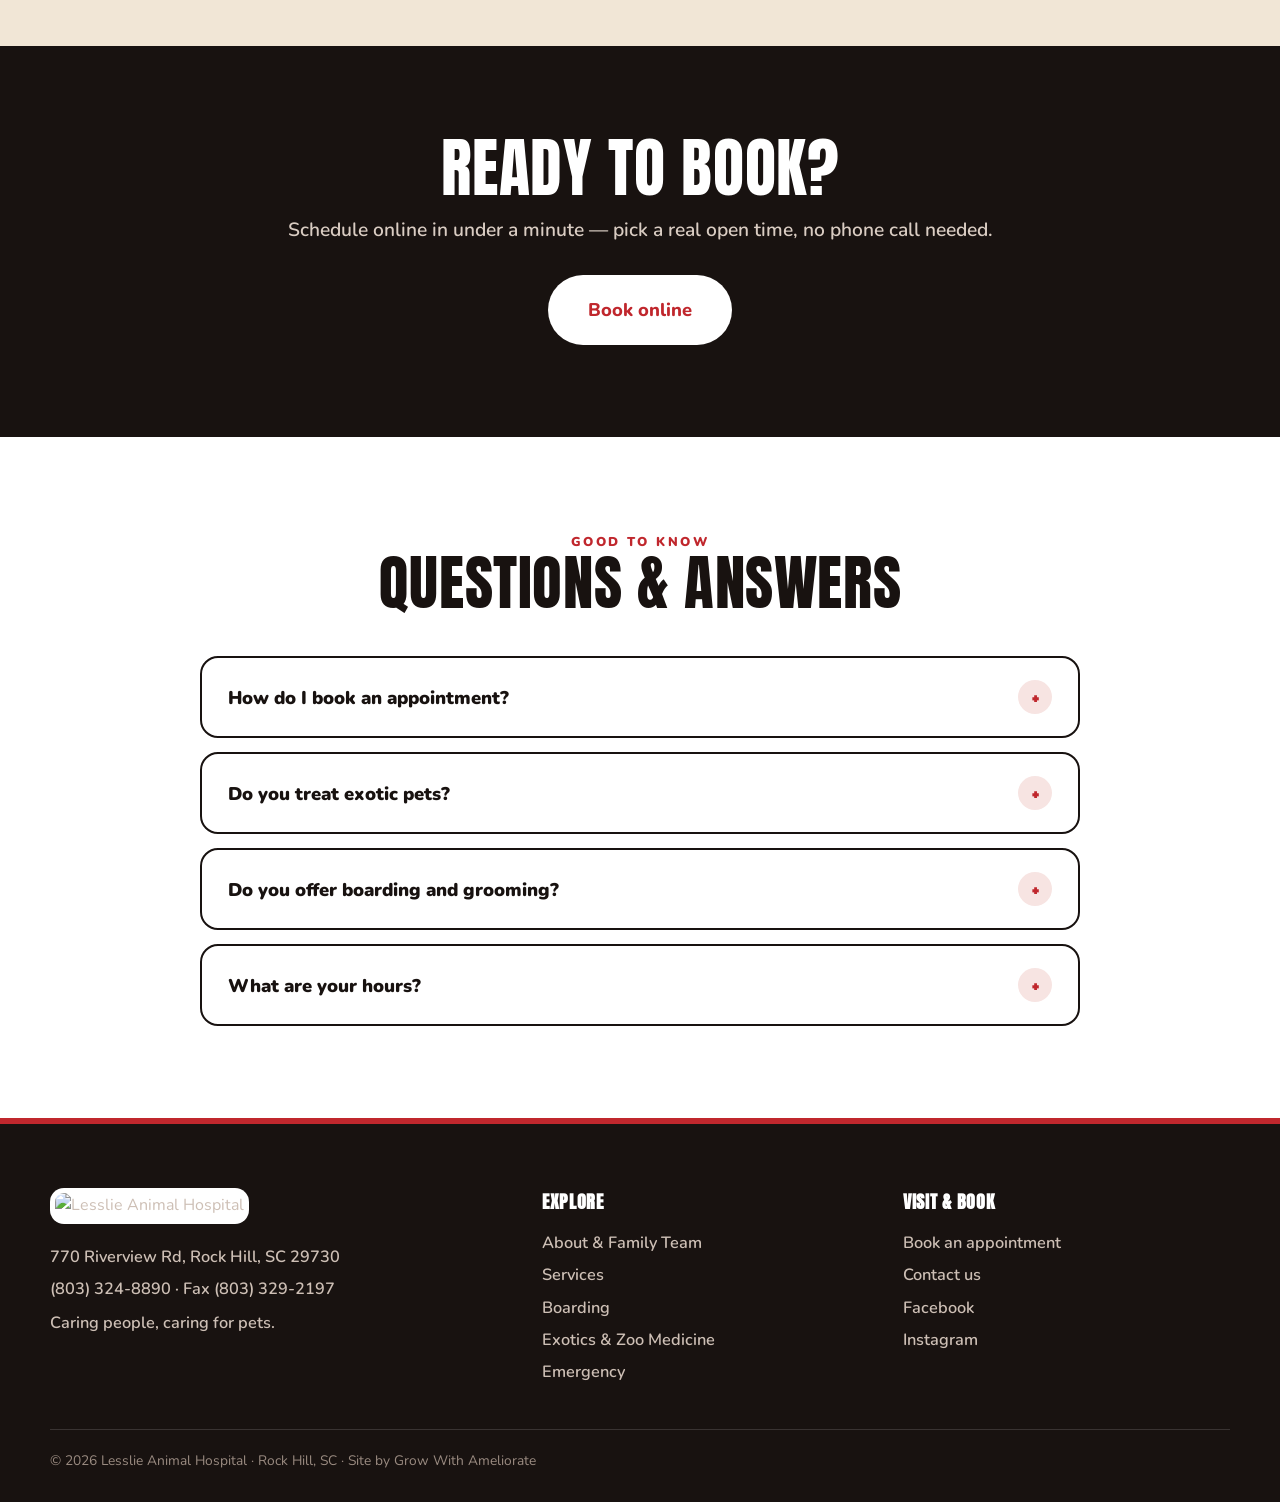
==== commit 4ef73536: "Homepage (Lori's requests): centered logo, remove Book Now + hero wordmark, lighten tagline band" ====
--- a/index.html
+++ b/index.html
@@ -32,13 +32,11 @@
 
   /* NAV */
   header.nav{position:sticky;top:0;z-index:40;background:rgba(255,255,255,.94);backdrop-filter:blur(8px);border-bottom:1px solid var(--line)}
-  .nav .wrap{display:flex;align-items:center;justify-content:space-between;min-height:104px;gap:16px}
-  .brand{display:flex;align-items:center;gap:16px}
-  .brand img{height:92px;width:auto}
-  .brand b{font-family:'Anton';font-size:1.7rem;text-transform:uppercase;letter-spacing:.01em;line-height:.9;color:var(--ink);display:block}
-  .brand b span{color:var(--red)}
-  @media(max-width:600px){.brand b{font-size:1.2rem}.brand img{height:69px}}
-  nav.links{display:flex;gap:24px;align-items:center}
+  .nav .wrap{display:flex;flex-direction:column;align-items:center;justify-content:center;gap:12px;padding-top:18px;padding-bottom:14px}
+  .brand{display:flex;align-items:center;justify-content:center}
+  .brand img{height:104px;width:auto}
+  @media(max-width:600px){.brand img{height:78px}}
+  nav.links{display:flex;gap:26px;align-items:center;justify-content:center;flex-wrap:wrap}
   nav.links a{font-weight:800;font-size:.98rem}
   nav.links a:hover{color:var(--red)}
   @media(max-width:980px){nav.links{display:none}}
@@ -69,10 +67,10 @@
   .fam-photos .fp img{width:100%;height:100%;object-fit:cover}
 
   /* STATEMENT BAND */
-  .statement{background:var(--ink);color:var(--cream);text-align:center}
-  .statement .wrap{padding:54px 30px}
+  .statement{background:var(--cream);color:var(--ink);text-align:center;border-top:1px solid var(--line);border-bottom:1px solid var(--line)}
+  .statement .wrap{padding:60px 30px}
   .statement p{font-family:'Anton';font-size:clamp(2.4rem,6vw,4.2rem);text-transform:uppercase;letter-spacing:.01em;line-height:1;margin:0}
-  .statement .rd{color:#ff6a5a}
+  .statement .rd{color:var(--red)}
 
   section{padding:92px 0}
   .sec-head{max-width:720px}
@@ -177,11 +175,10 @@
 <!-- NAV -->
 <header class="nav">
   <div class="wrap">
-    <a class="brand" href="/"><img src="https://storage.googleapis.com/lesslie-animal-hospital/Lesslie_Animal_Hospital.png" alt="Lesslie Animal Hospital"><b>Lesslie<br>Animal <span>Hospital</span></b></a>
+    <a class="brand" href="/"><img src="https://storage.googleapis.com/lesslie-animal-hospital/Lesslie_Animal_Hospital.png" alt="Lesslie Animal Hospital"></a>
     <nav class="links">
       <a href="/about-us/">About</a><a href="/services/">Services</a><a href="/boarding/">Boarding</a><a href="/exotics/">Exotics</a><a href="/emergency/">Emergency</a><a href="/contact/">Contact</a>
     </nav>
-    <a class="btn red" href="/book/">Book Now</a>
   </div>
 </header>
 
@@ -190,8 +187,7 @@
   <div class="wrap">
     <div>
       <span class="eyebrow">Family-owned in Rock Hill since 1997</span>
-      <h1>Lesslie<br><span class="rd">Animal Hospital</span></h1>
-      <p class="lead">Dr. Eric Setzer and our family team give your dogs, cats &amp; exotics personal, hands-on care — plus boarding and grooming, all in one place. Not a corporate clinic. A family that treats your pets like our own.</p>
+      <p class="lead" style="margin-top:14px">Dr. Eric Setzer and our family team give your dogs, cats &amp; exotics personal, hands-on care — plus boarding and grooming, all in one place. Not a corporate clinic. A family that treats your pets like our own.</p>
       <div class="cta">
         <a class="btn red lg" href="/book/">Book an appointment →</a>
         <a class="btn ghost lg" href="tel:18033248890">Call (803) 324-8890</a>
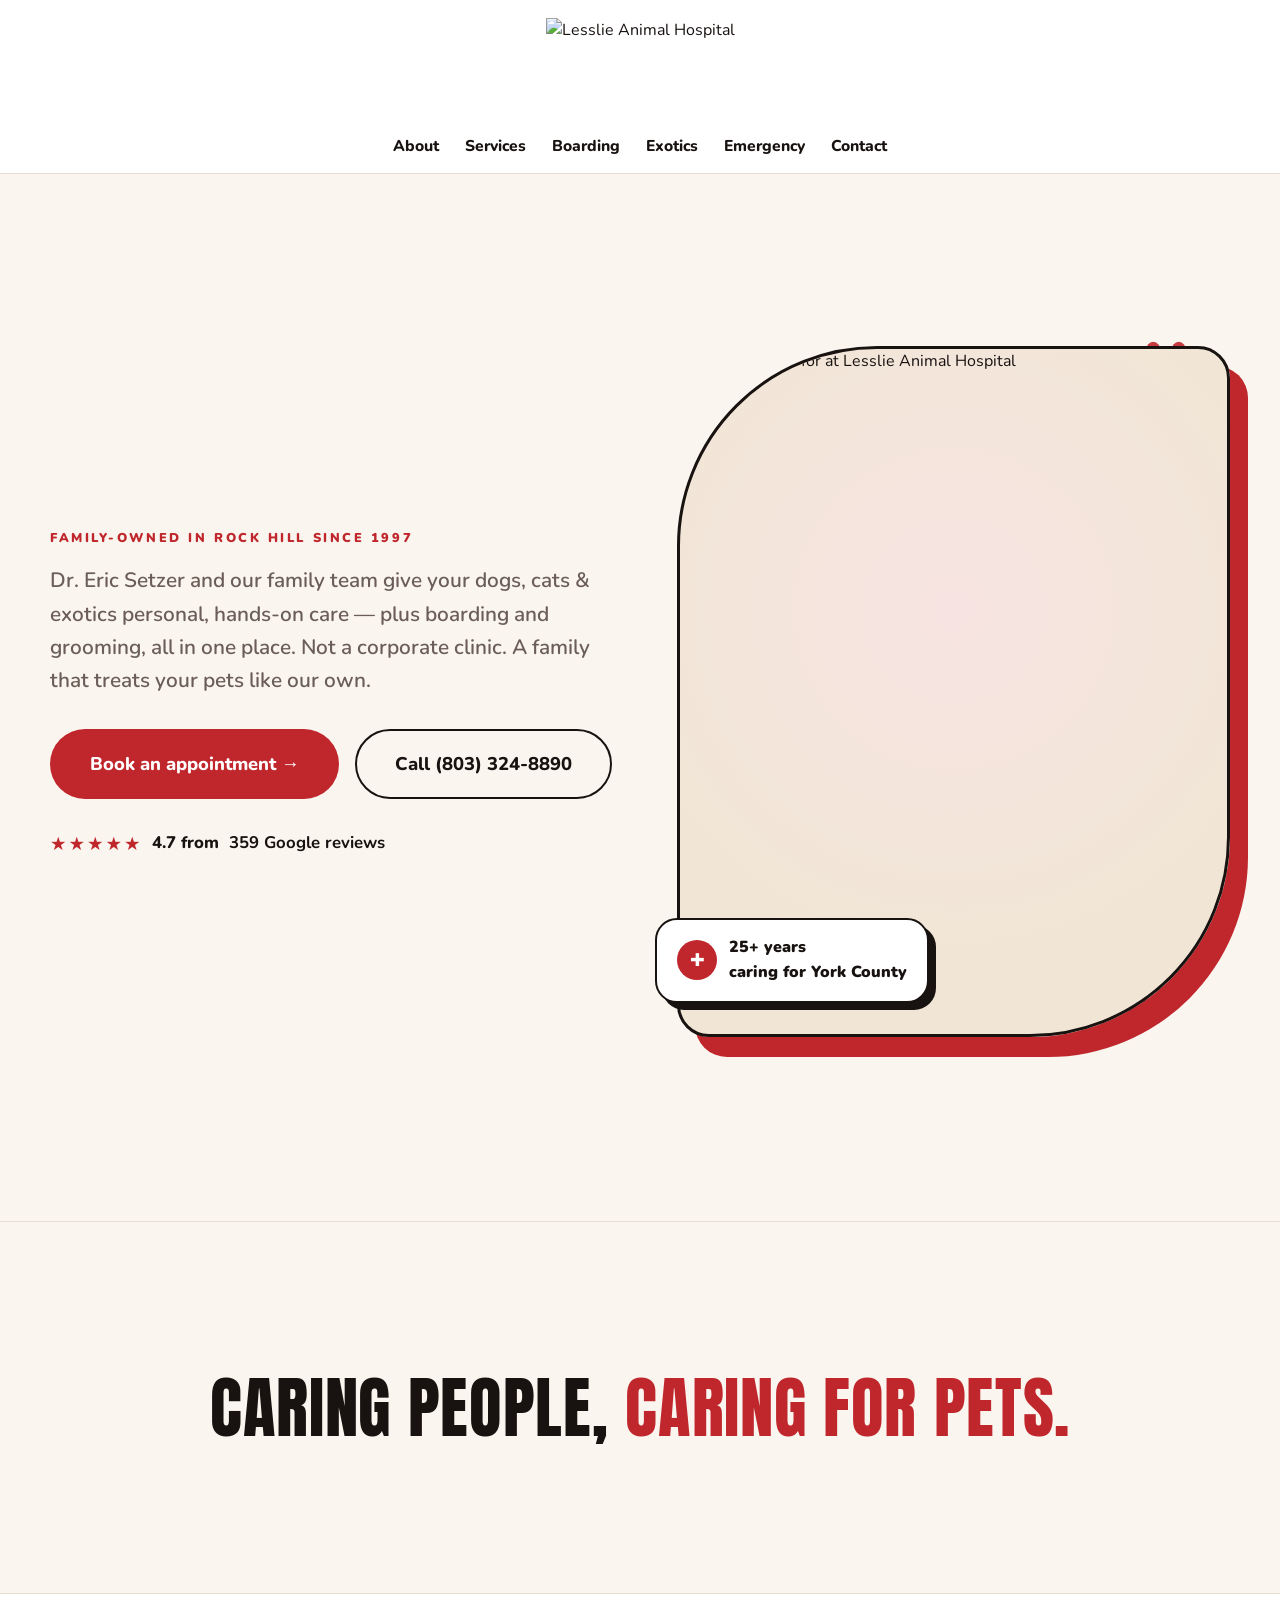
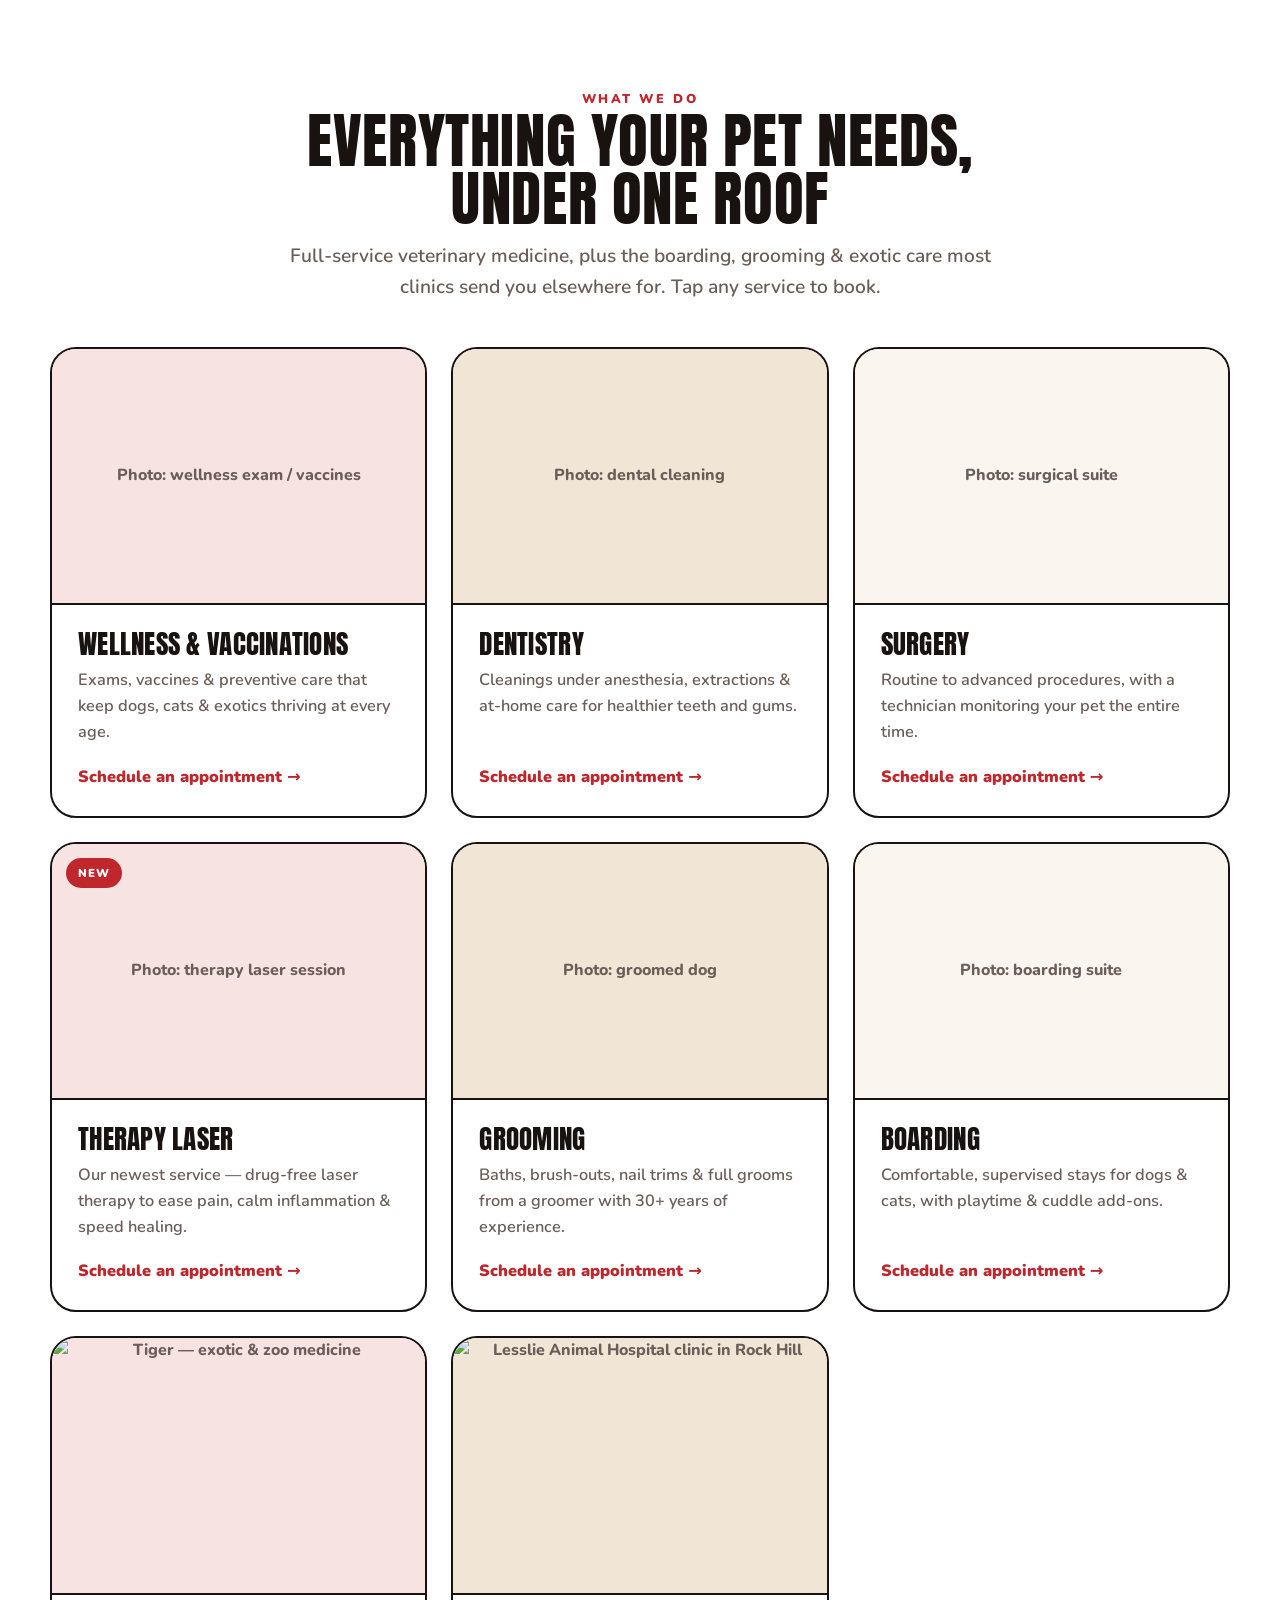
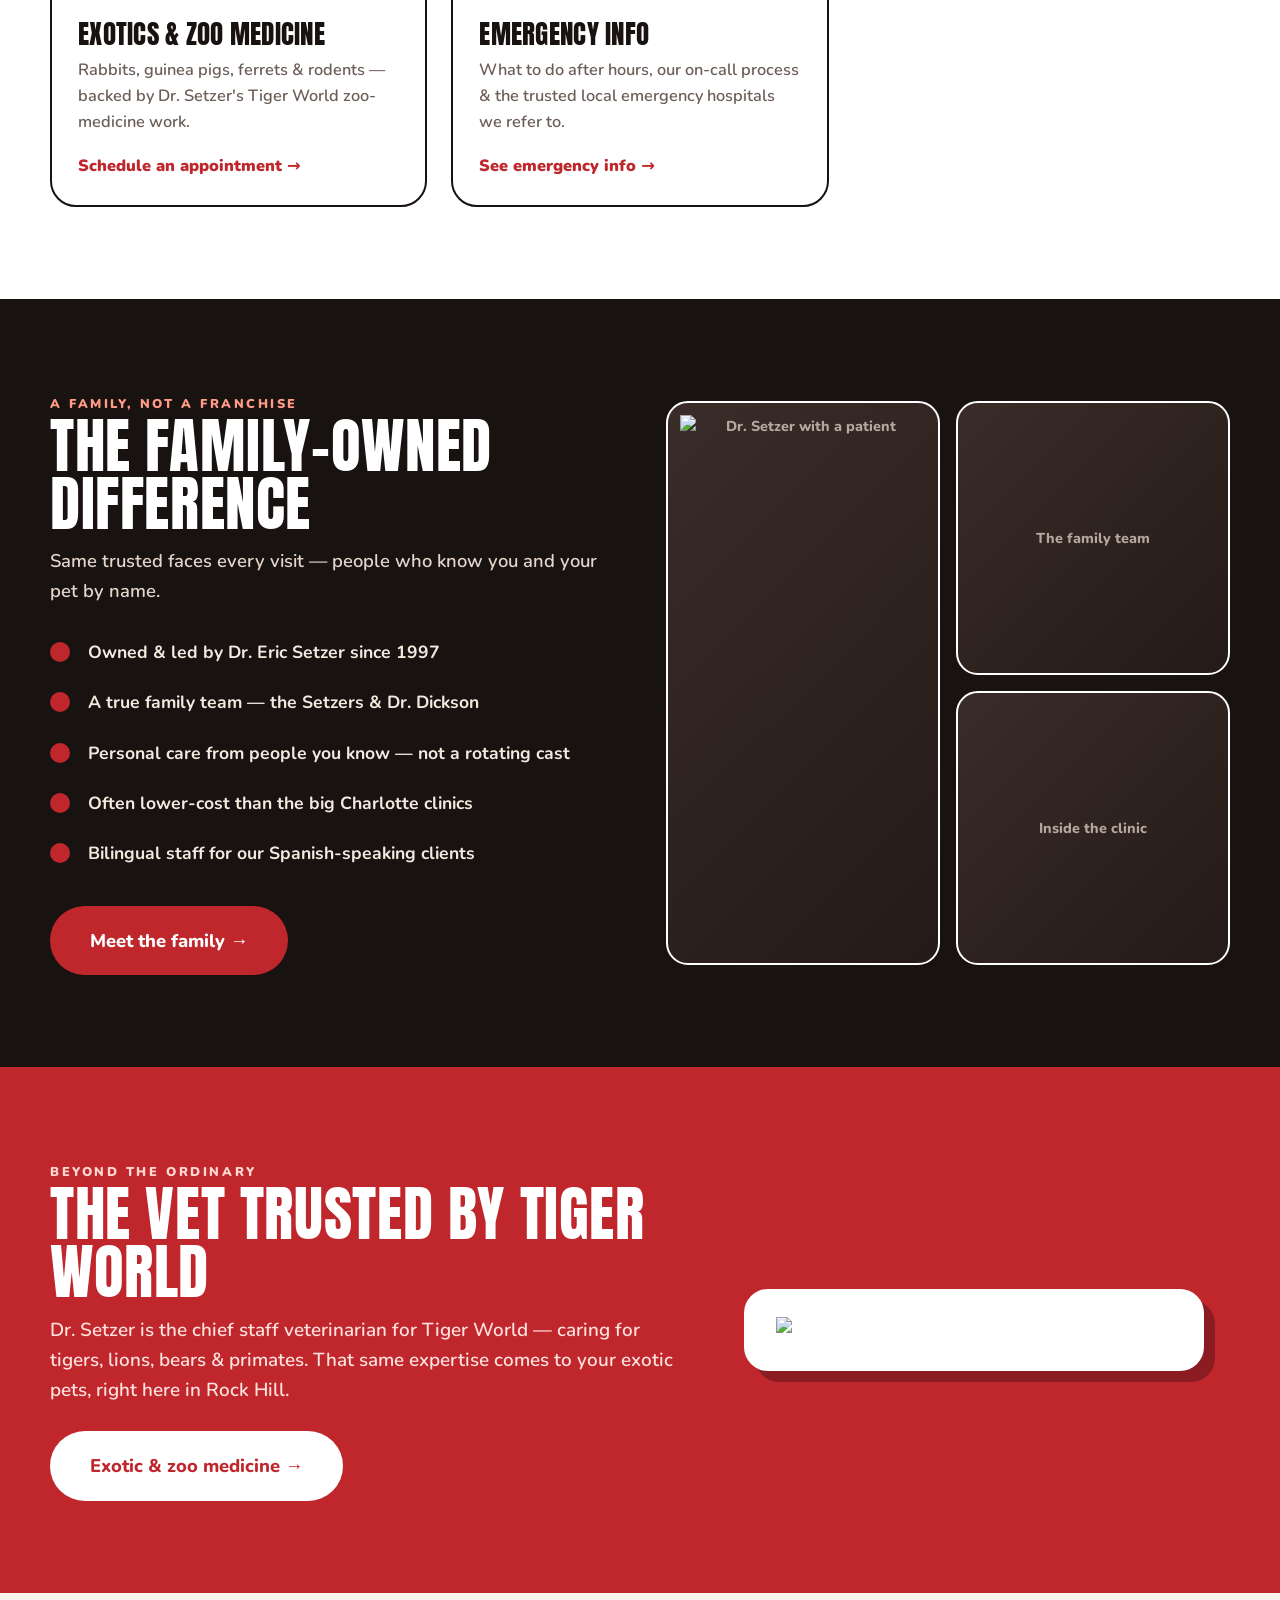
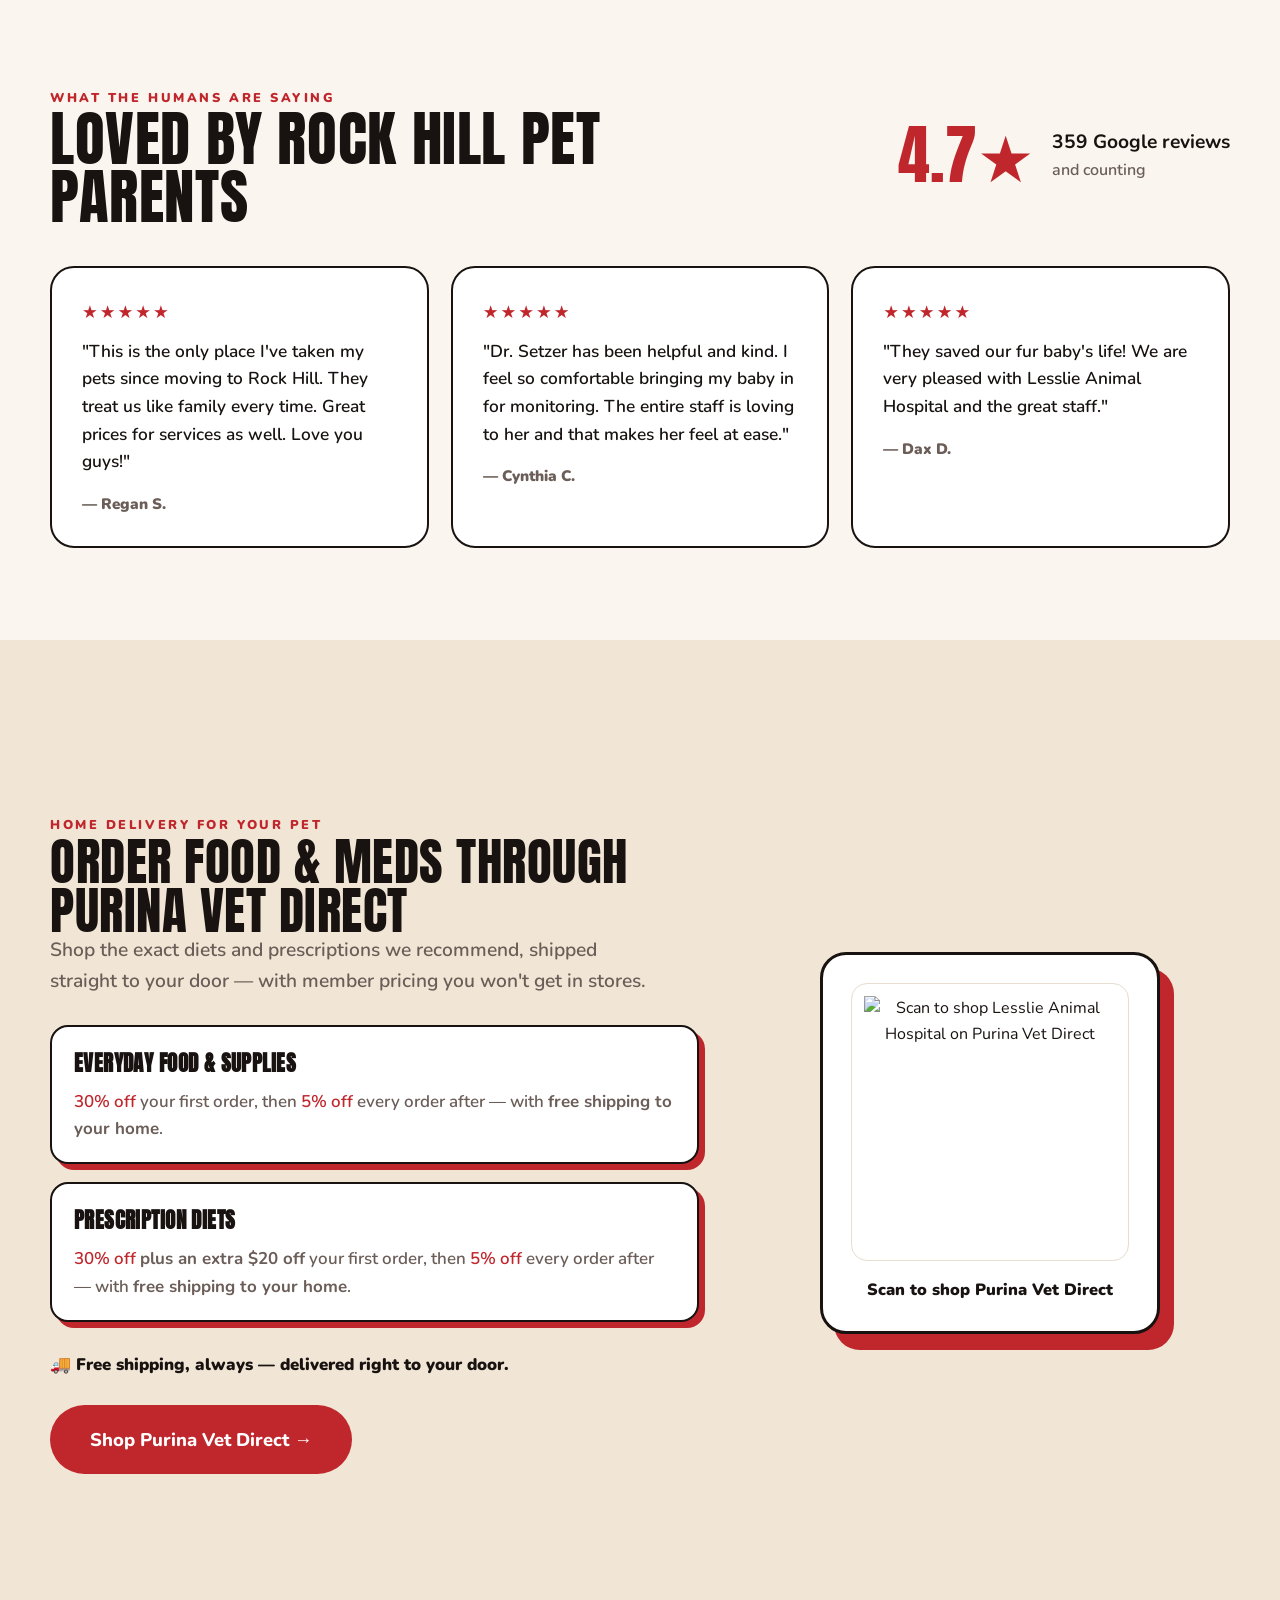
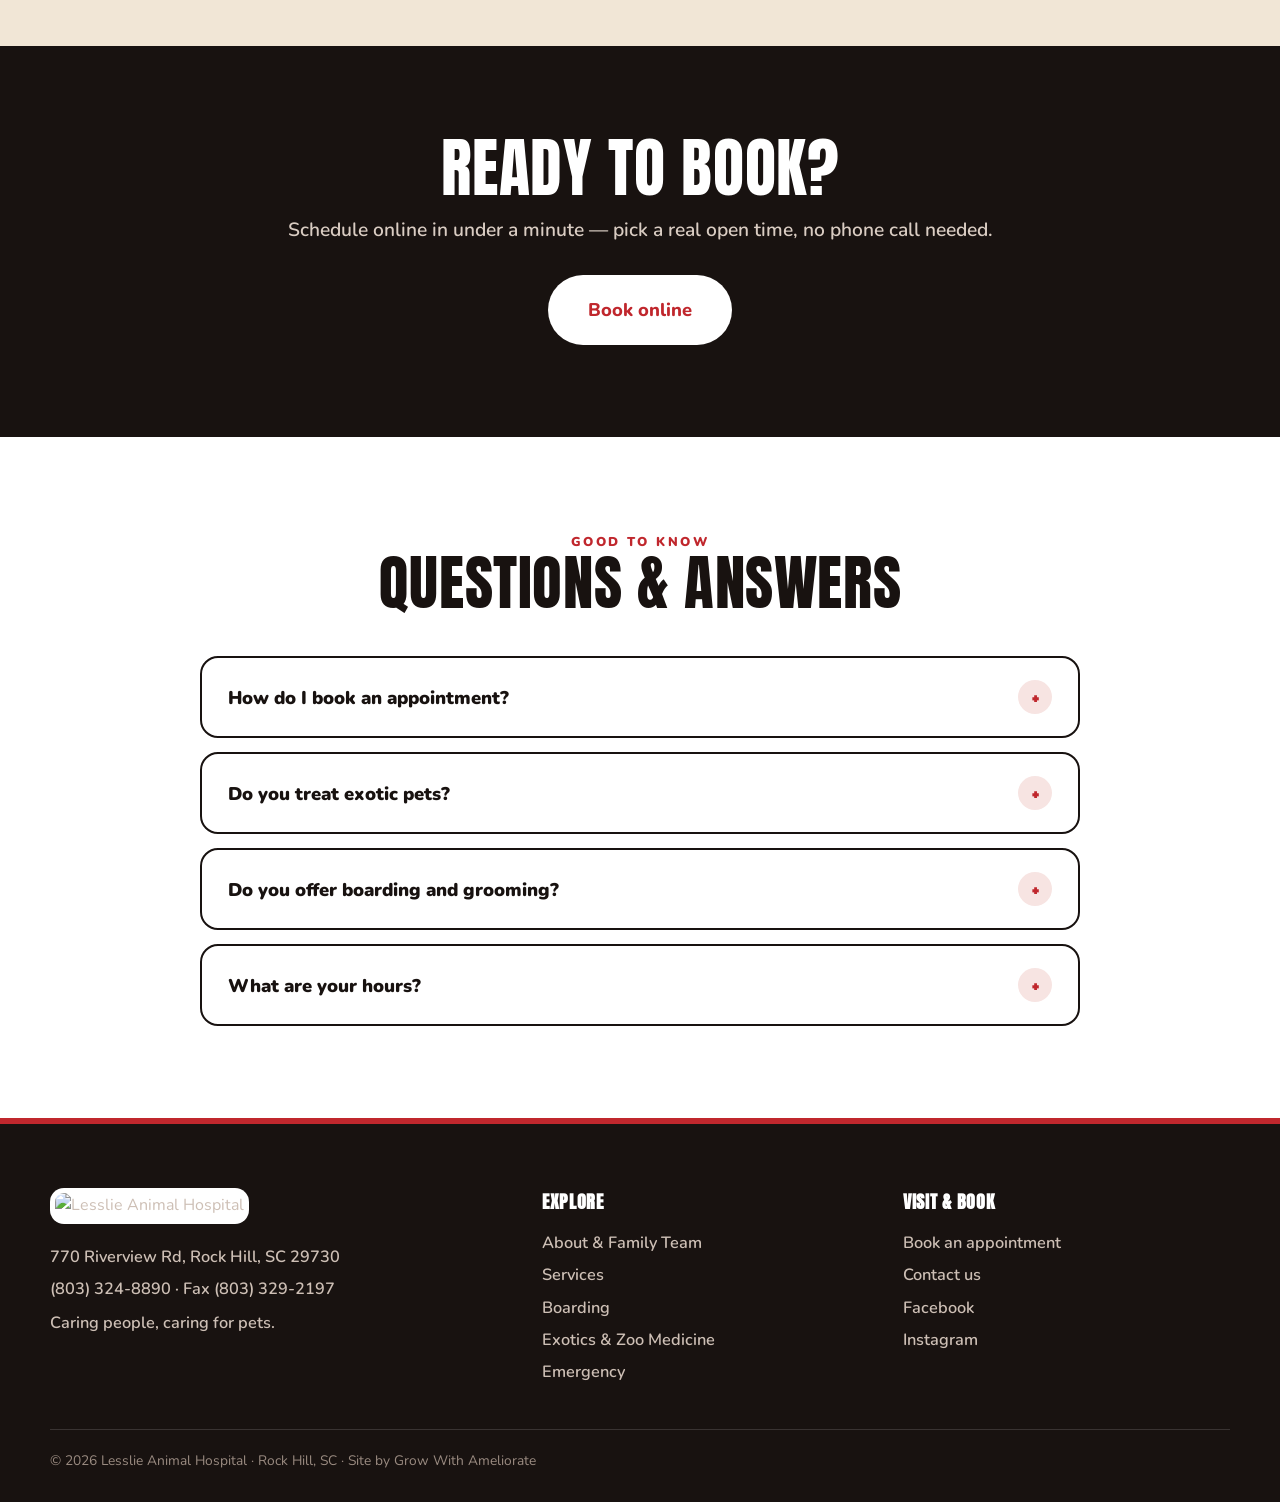
==== commit 9370bcb4: "Purina: embed real Vet Direct QR code (from Lori), point Shop button at it" ====
--- a/index.html
+++ b/index.html
@@ -139,7 +139,8 @@
   .purina .offer .pct{color:var(--red)}
   .purina .ship{font-weight:900;font-size:1.05rem;display:inline-flex;align-items:center;gap:8px}
   .qrcard{background:#fff;border:3px solid var(--ink);border-radius:26px;box-shadow:14px 16px 0 var(--red);padding:28px;text-align:center;max-width:340px;margin:0 auto}
-  .qrbox{width:100%;aspect-ratio:1;border:2px dashed var(--ink);border-radius:16px;display:flex;align-items:center;justify-content:center;color:var(--muted);font-weight:800;text-align:center;padding:20px;background:var(--cream)}
+  .qrbox{width:100%;aspect-ratio:1;border:1px solid var(--line);border-radius:16px;display:flex;align-items:center;justify-content:center;overflow:hidden;padding:12px;background:#fff}
+  .qrbox img{width:100%;height:100%;object-fit:contain;display:block}
   .qrcard .cap{font-weight:900;margin-top:16px;font-size:1.02rem}
   @media(max-width:820px){.purina .wrap{grid-template-columns:1fr}}
 
@@ -359,12 +360,12 @@
         </div>
       </div>
       <div class="ship">🚚 Free shipping, always — delivered right to your door.</div>
-      <div style="margin-top:26px"><a class="btn red lg" href="/contact/" data-todo="replace with real Purina Vet Direct storefront URL">Shop Purina Vet Direct →</a></div>
+      <div style="margin-top:26px"><a class="btn red lg" href="https://storage.googleapis.com/lesslie-animal-hospital/Lesslie%20AH%20VD%20QR%20Code.png" target="_blank" rel="noopener" data-todo="swap to the plain Purina Vet Direct storefront URL if Lori provides it; currently opens the scannable QR">Shop Purina Vet Direct →</a></div>
     </div>
     <div>
       <div class="qrcard">
-        <div class="qrbox">QR code<br>(scan to shop)<br><span style="font-weight:600;font-size:.8rem">— add store link —</span></div>
-        <div class="cap">Scan to start your order</div>
+        <div class="qrbox"><img src="https://storage.googleapis.com/lesslie-animal-hospital/Lesslie%20AH%20VD%20QR%20Code.png" alt="Scan to shop Lesslie Animal Hospital on Purina Vet Direct"></div>
+        <div class="cap">Scan to shop Purina Vet Direct</div>
       </div>
     </div>
   </div>
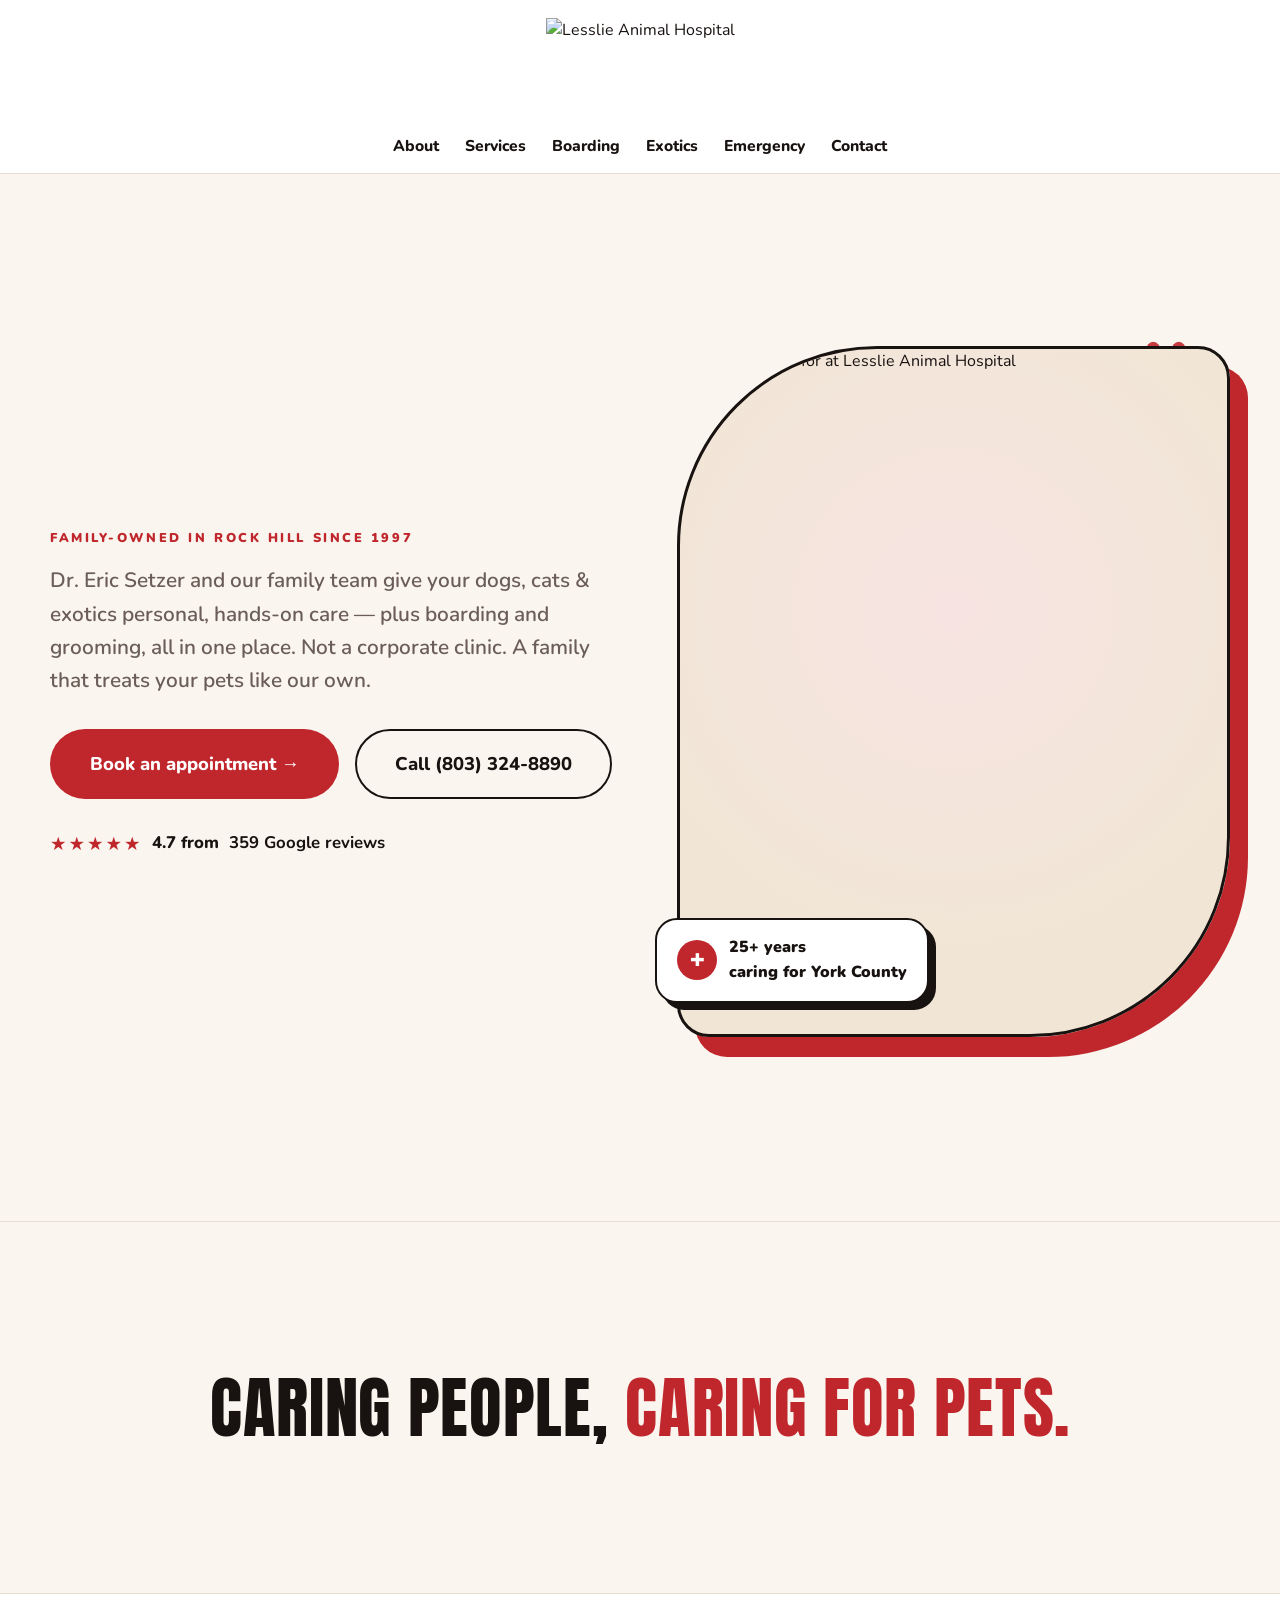
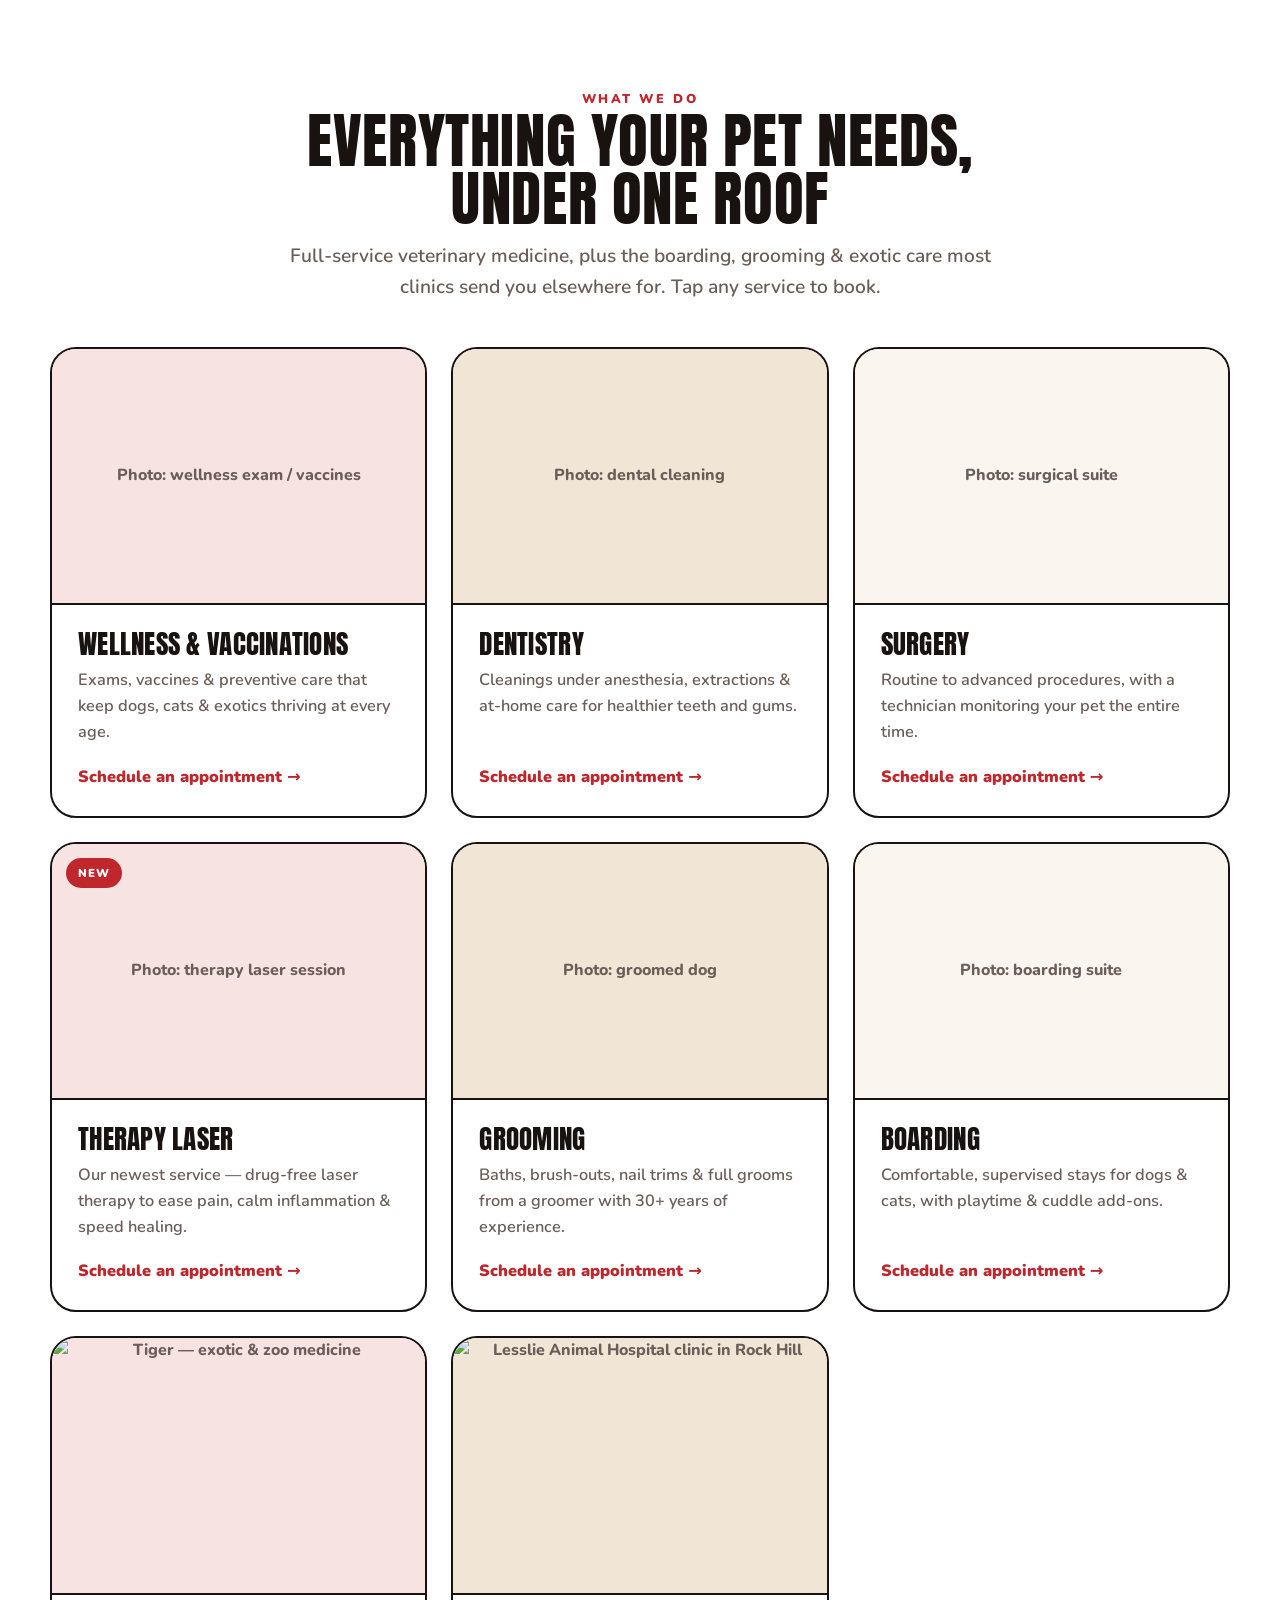
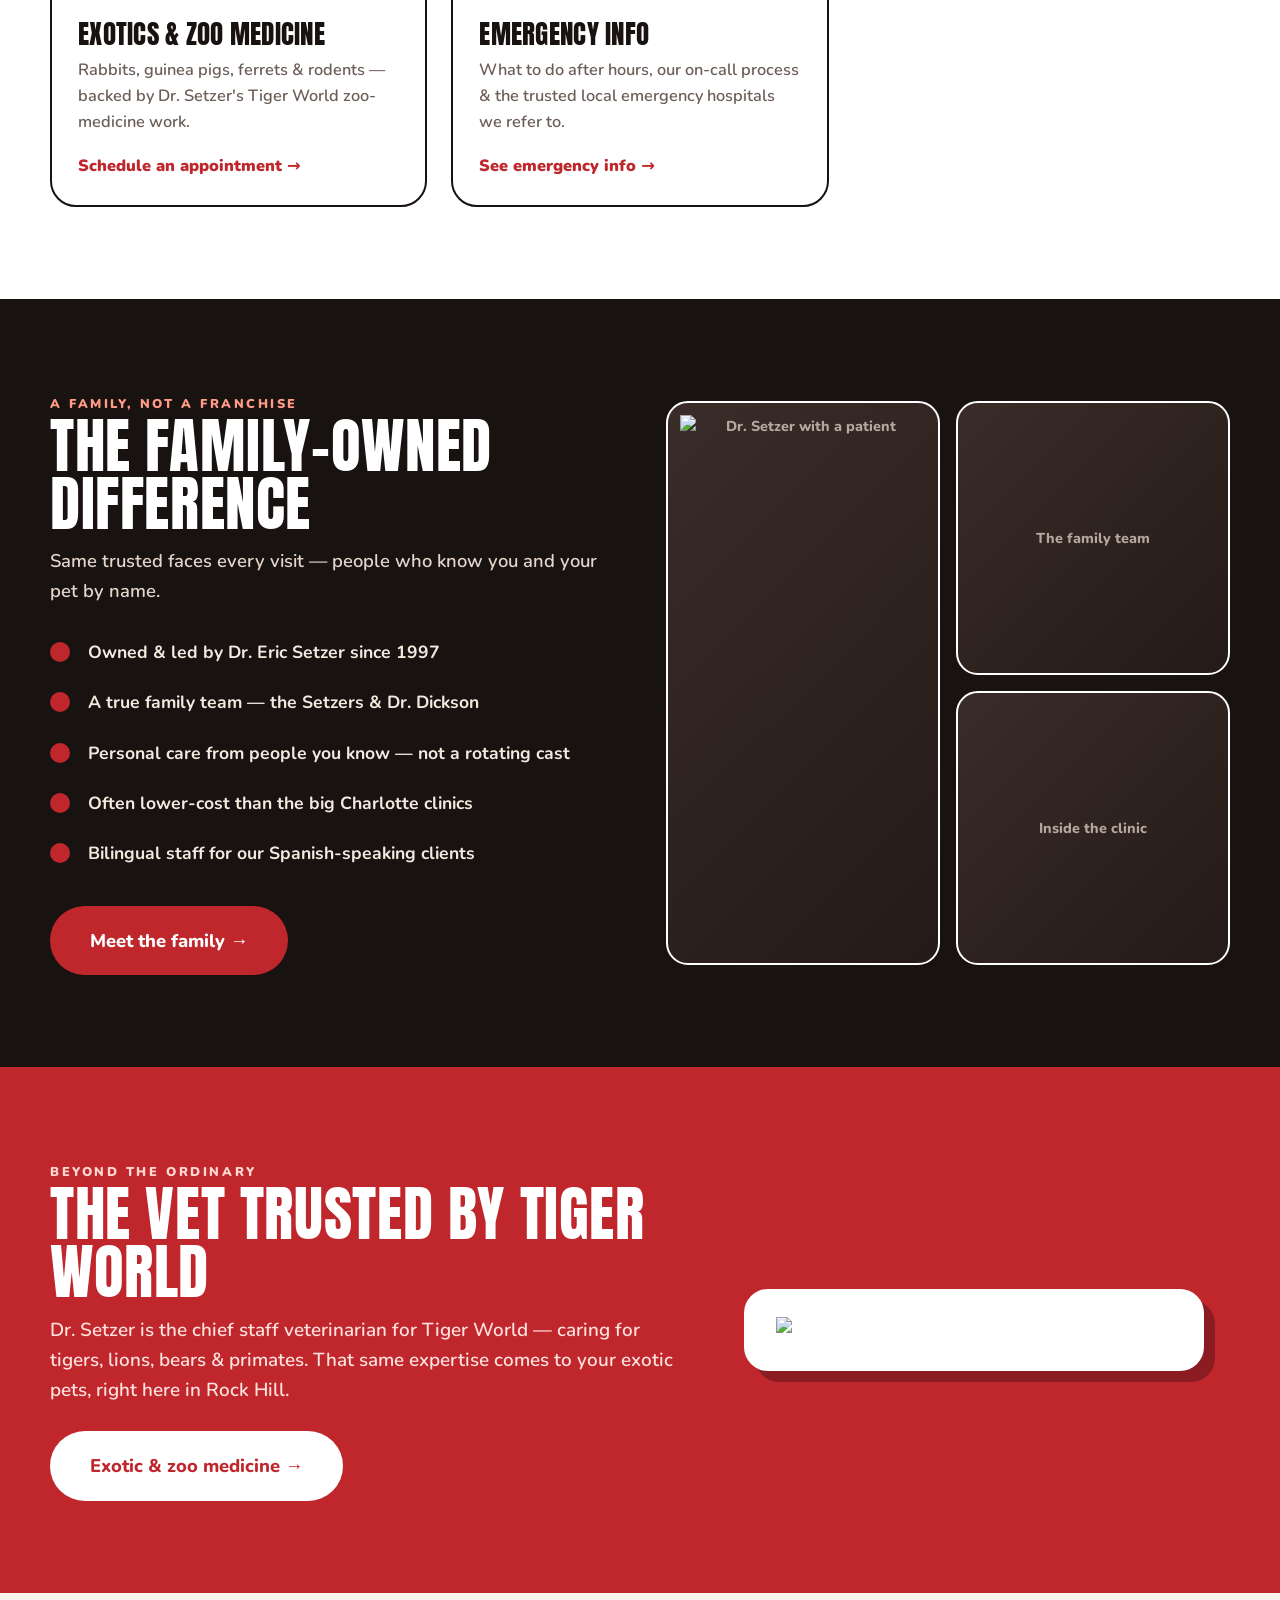
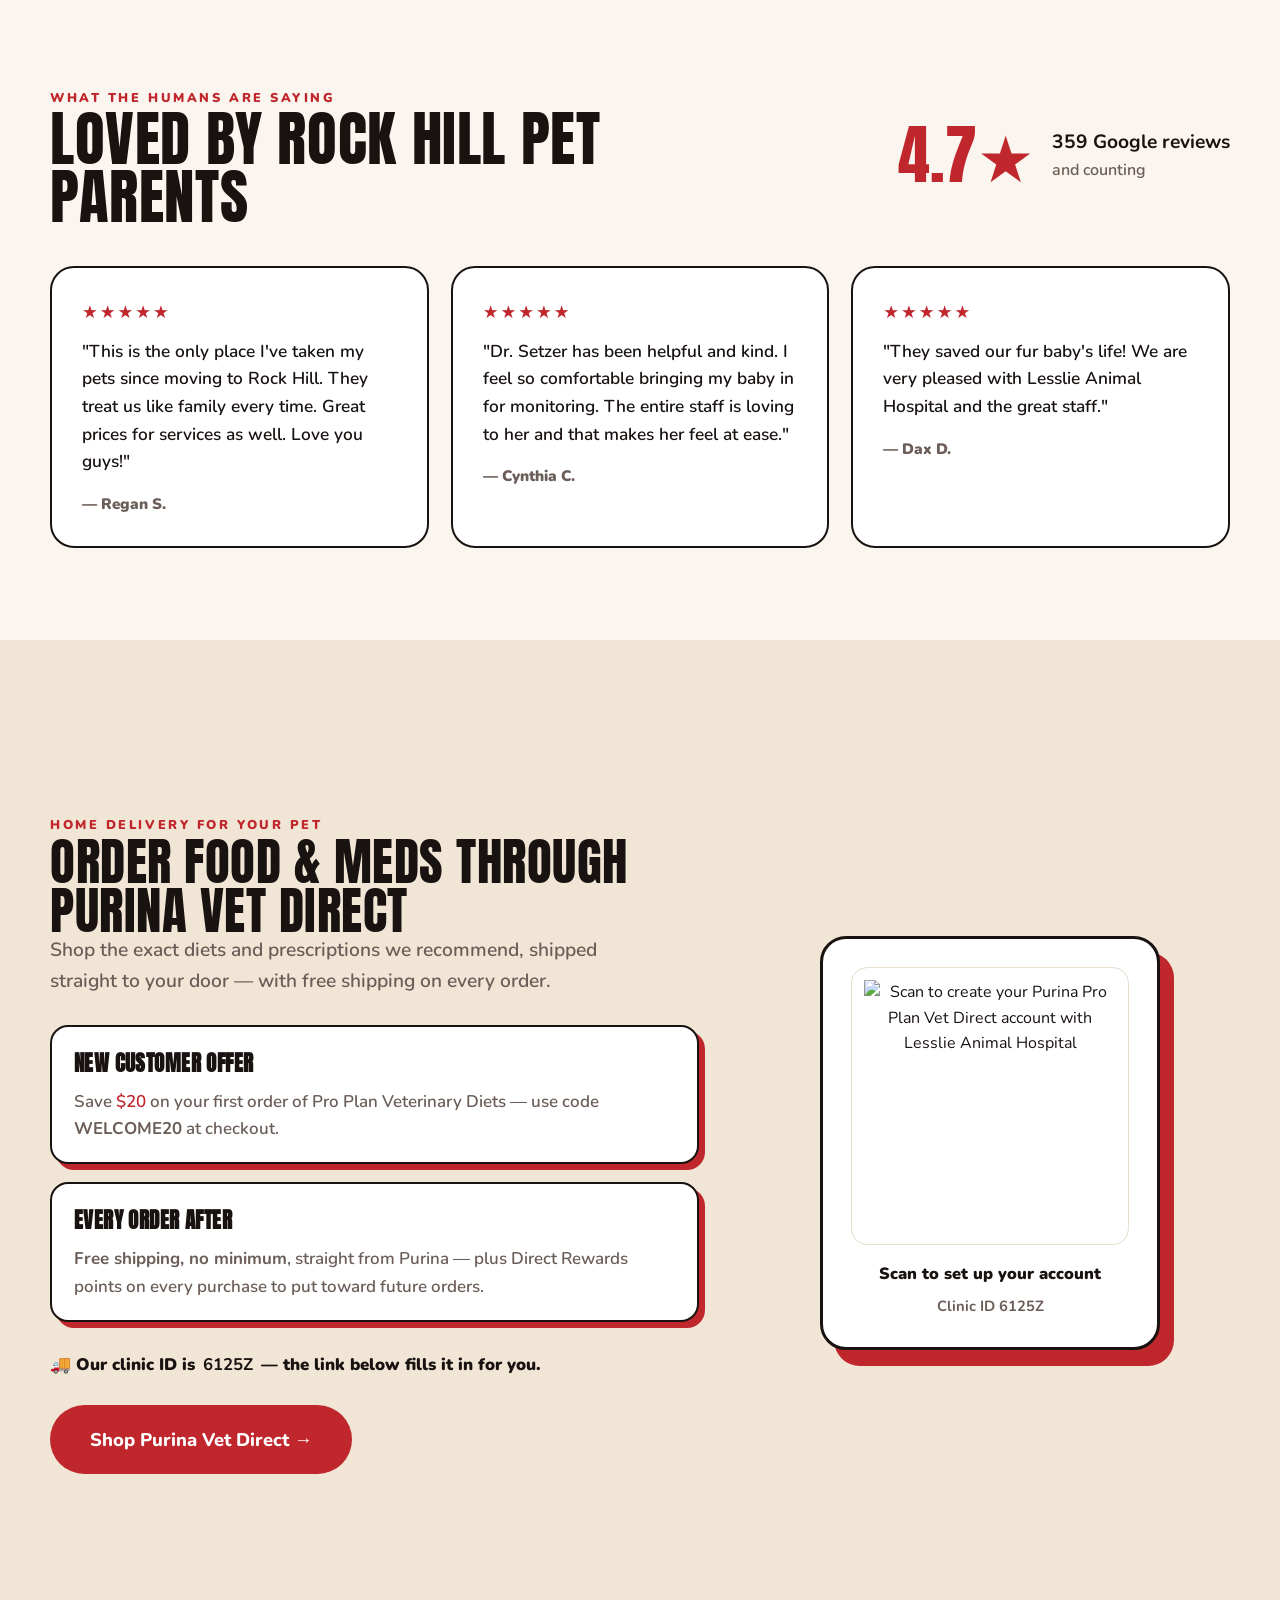
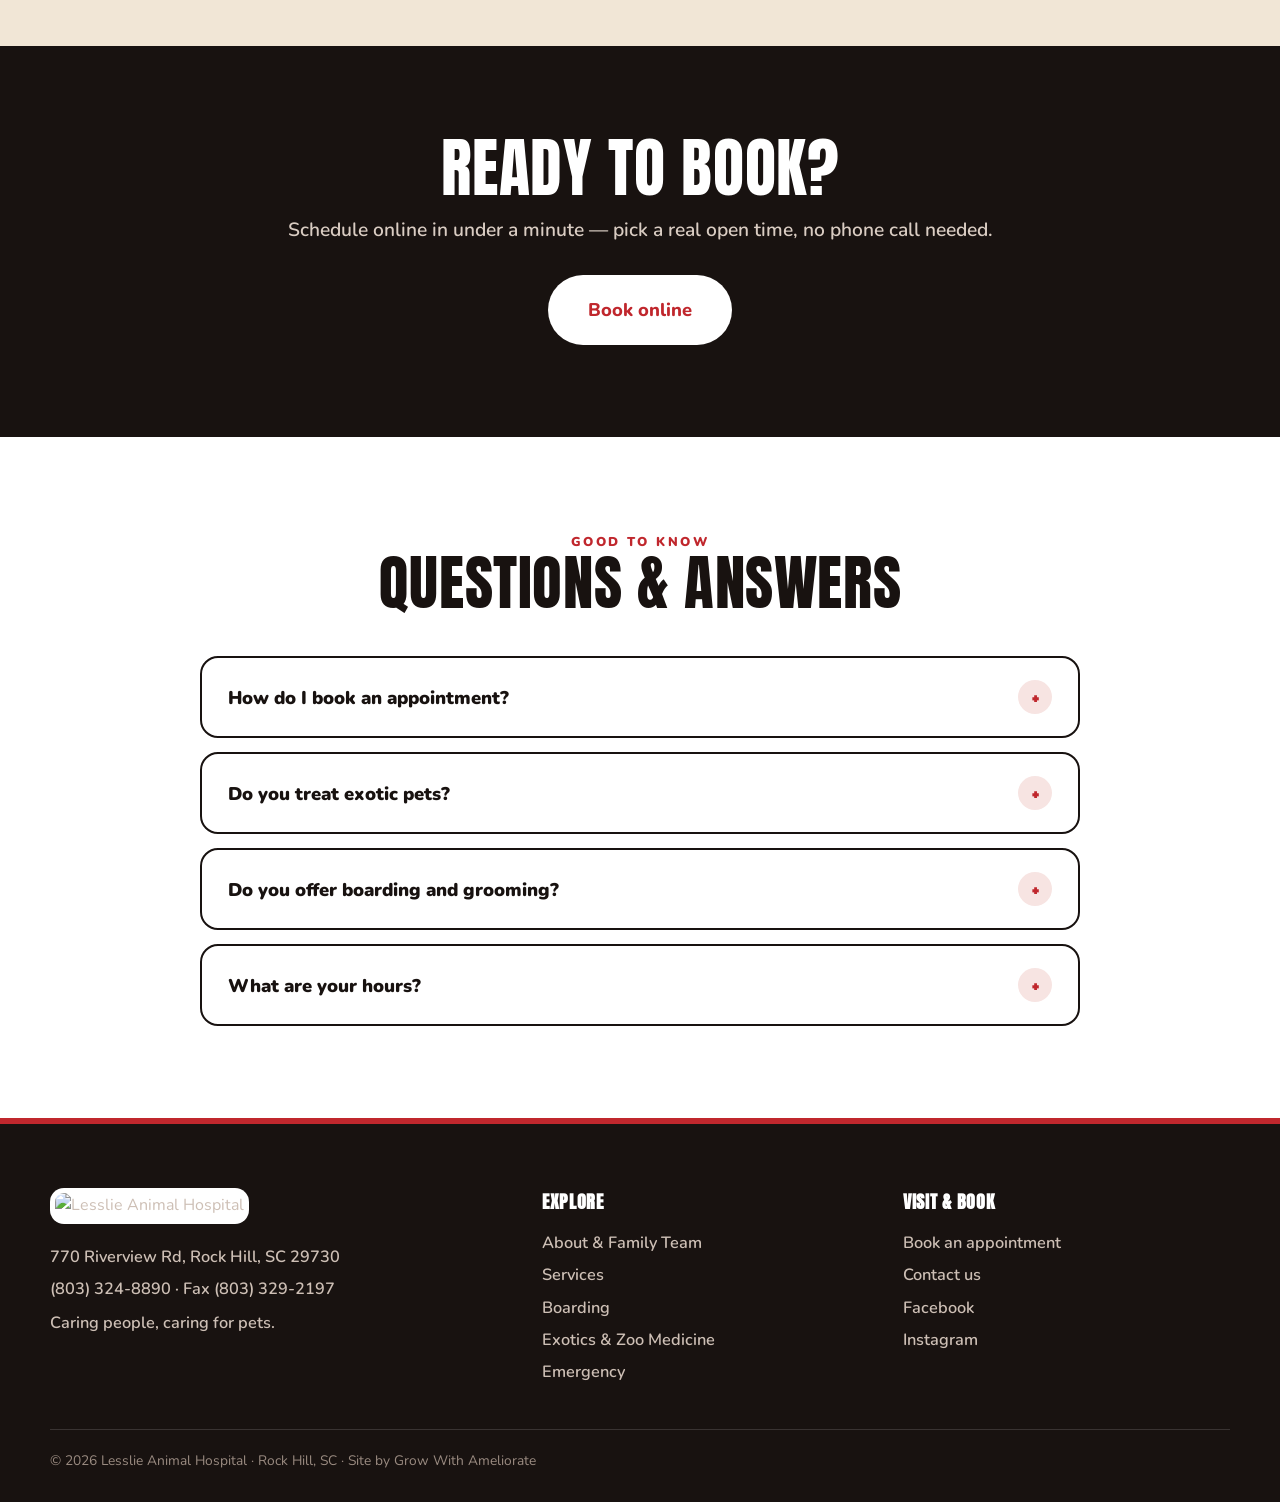
==== commit a3acec9a: "Wire Purina Vet Direct block to Lesslie's verified clinic link - Button and QR now point to the clin" ====
--- a/index.html
+++ b/index.html
@@ -348,24 +348,25 @@
     <div>
       <span class="eyebrow">Home delivery for your pet</span>
       <h2>Order food &amp; meds through Purina Vet Direct</h2>
-      <p class="lead" style="max-width:600px;font-size:1.2rem;color:var(--muted);font-weight:600">Shop the exact diets and prescriptions we recommend, shipped straight to your door — with member pricing you won't get in stores.</p>
+      <p class="lead" style="max-width:600px;font-size:1.2rem;color:var(--muted);font-weight:600">Shop the exact diets and prescriptions we recommend, shipped straight to your door — with free shipping on every order.</p>
       <div class="offers">
         <div class="offer">
-          <h4>Everyday food &amp; supplies</h4>
-          <p><span class="pct">30% off</span> your first order, then <span class="pct">5% off</span> every order after — with <b>free shipping to your home</b>.</p>
+          <h4>New customer offer</h4>
+          <p>Save <span class="pct">$20</span> on your first order of Pro&nbsp;Plan Veterinary Diets — use code <b>WELCOME20</b> at checkout.</p>
         </div>
         <div class="offer">
-          <h4>Prescription diets</h4>
-          <p><span class="pct">30% off</span> <b>plus an extra $20 off</b> your first order, then <span class="pct">5% off</span> every order after — with <b>free shipping to your home</b>.</p>
-        </div>
-      </div>
-      <div class="ship">🚚 Free shipping, always — delivered right to your door.</div>
-      <div style="margin-top:26px"><a class="btn red lg" href="https://storage.googleapis.com/lesslie-animal-hospital/Lesslie%20AH%20VD%20QR%20Code.png" target="_blank" rel="noopener" data-todo="swap to the plain Purina Vet Direct storefront URL if Lori provides it; currently opens the scannable QR">Shop Purina Vet Direct →</a></div>
+          <h4>Every order after</h4>
+          <p><b>Free shipping, no minimum</b>, straight from Purina — plus Direct Rewards points on every purchase to put toward future orders.</p>
+        </div>
+      </div>
+      <div class="ship">🚚 Our clinic ID is <b>6125Z</b> — the link below fills it in for you.</div>
+      <div style="margin-top:26px"><a class="btn red lg" href="https://www.proplanvetdirect.com/vetdirect/registration/customer/clinic-id/6125Z/" target="_blank" rel="noopener">Shop Purina Vet Direct →</a></div>
     </div>
     <div>
       <div class="qrcard">
-        <div class="qrbox"><img src="https://storage.googleapis.com/lesslie-animal-hospital/Lesslie%20AH%20VD%20QR%20Code.png" alt="Scan to shop Lesslie Animal Hospital on Purina Vet Direct"></div>
-        <div class="cap">Scan to shop Purina Vet Direct</div>
+        <div class="qrbox"><img src="[data-uri]" alt="Scan to create your Purina Pro Plan Vet Direct account with Lesslie Animal Hospital"></div>
+        <div class="cap">Scan to set up your account</div>
+        <div style="margin-top:8px;font-weight:700;font-size:.92rem;color:var(--muted)">Clinic ID 6125Z</div>
       </div>
     </div>
   </div>
@@ -419,7 +420,7 @@
         <div class="frow"><a href="https://www.instagram.com/lesslieanimalhospital/">Instagram</a></div>
       </div>
     </div>
-    <div class="foot-bottom">© 2026 Lesslie Animal Hospital · Rock Hill, SC · Site by Grow With Ameliorate</div>
+    <div class="foot-bottom">© 2026 Lesslie Animal Hospital · Rock Hill, SC · Site by <a href="https://growwithameliorate.com/" style="color:inherit">Grow With Ameliorate</a></div>
   </div>
 </footer>
 
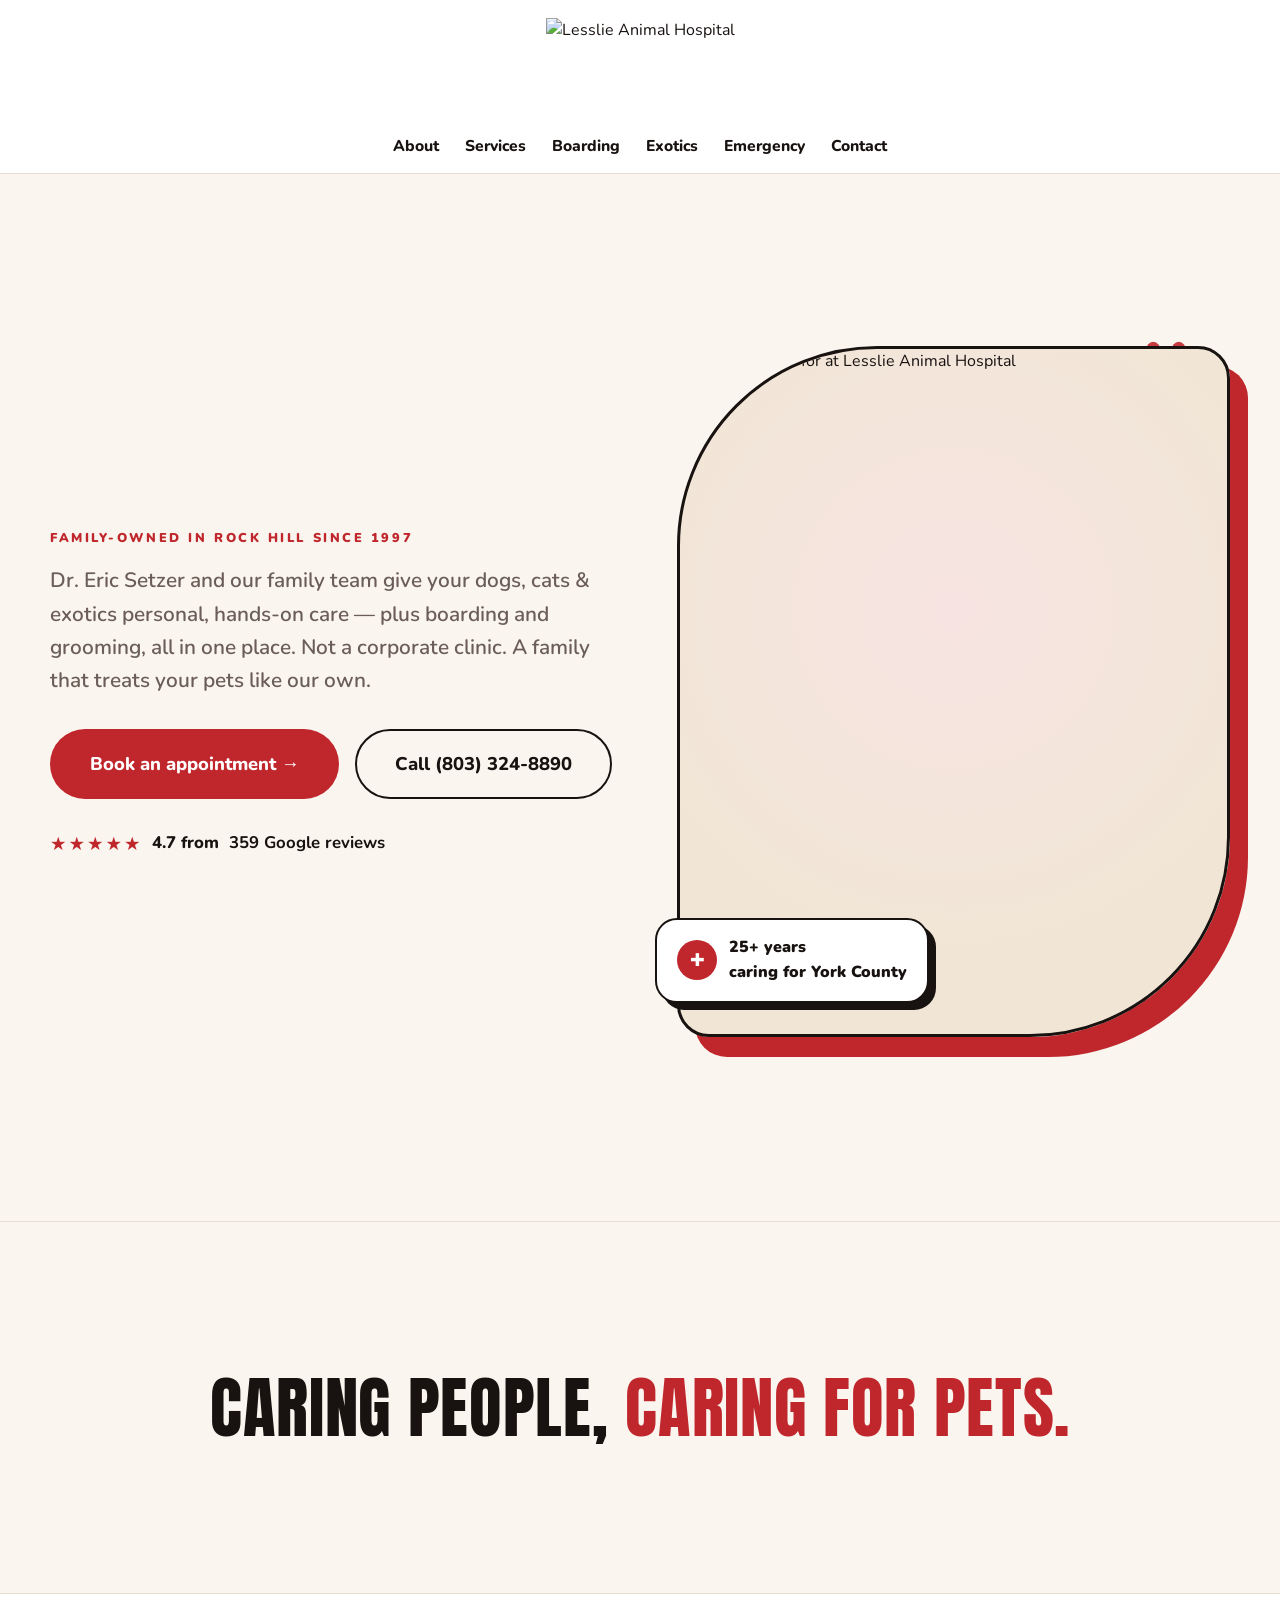
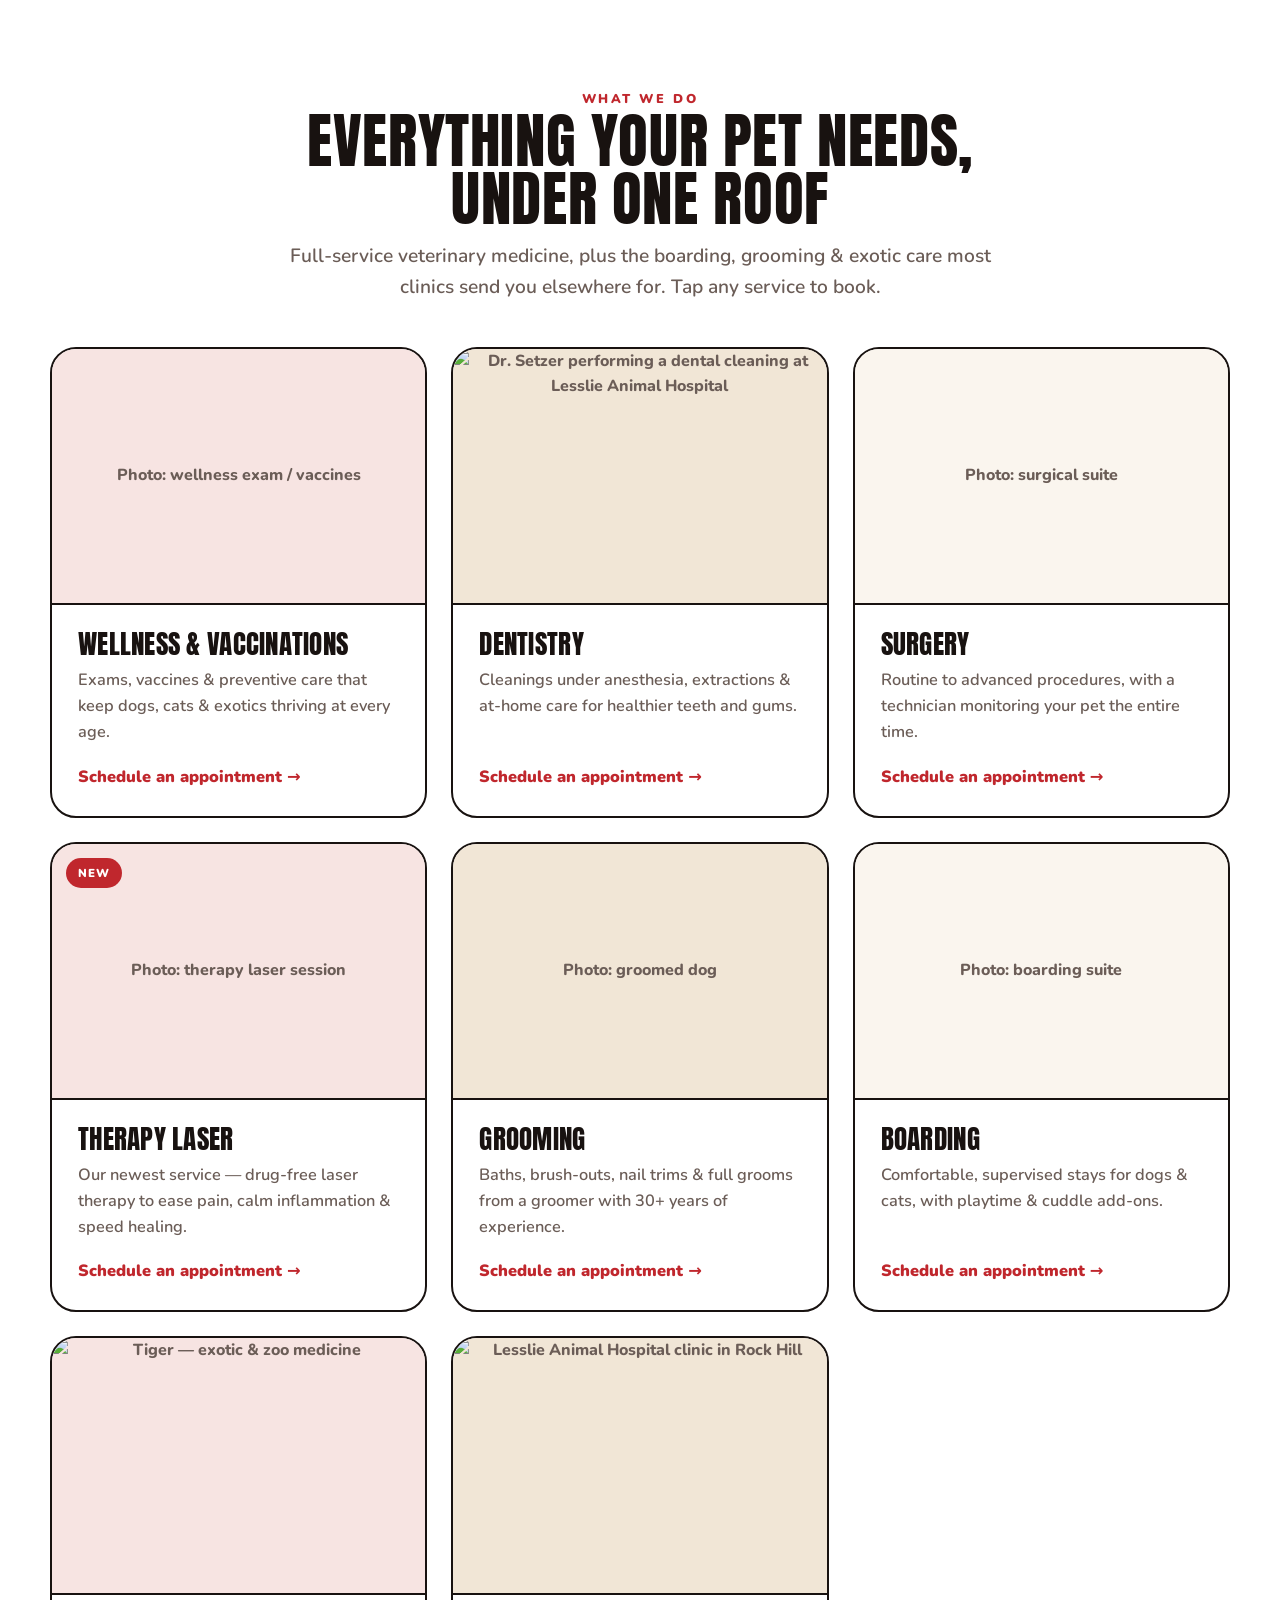
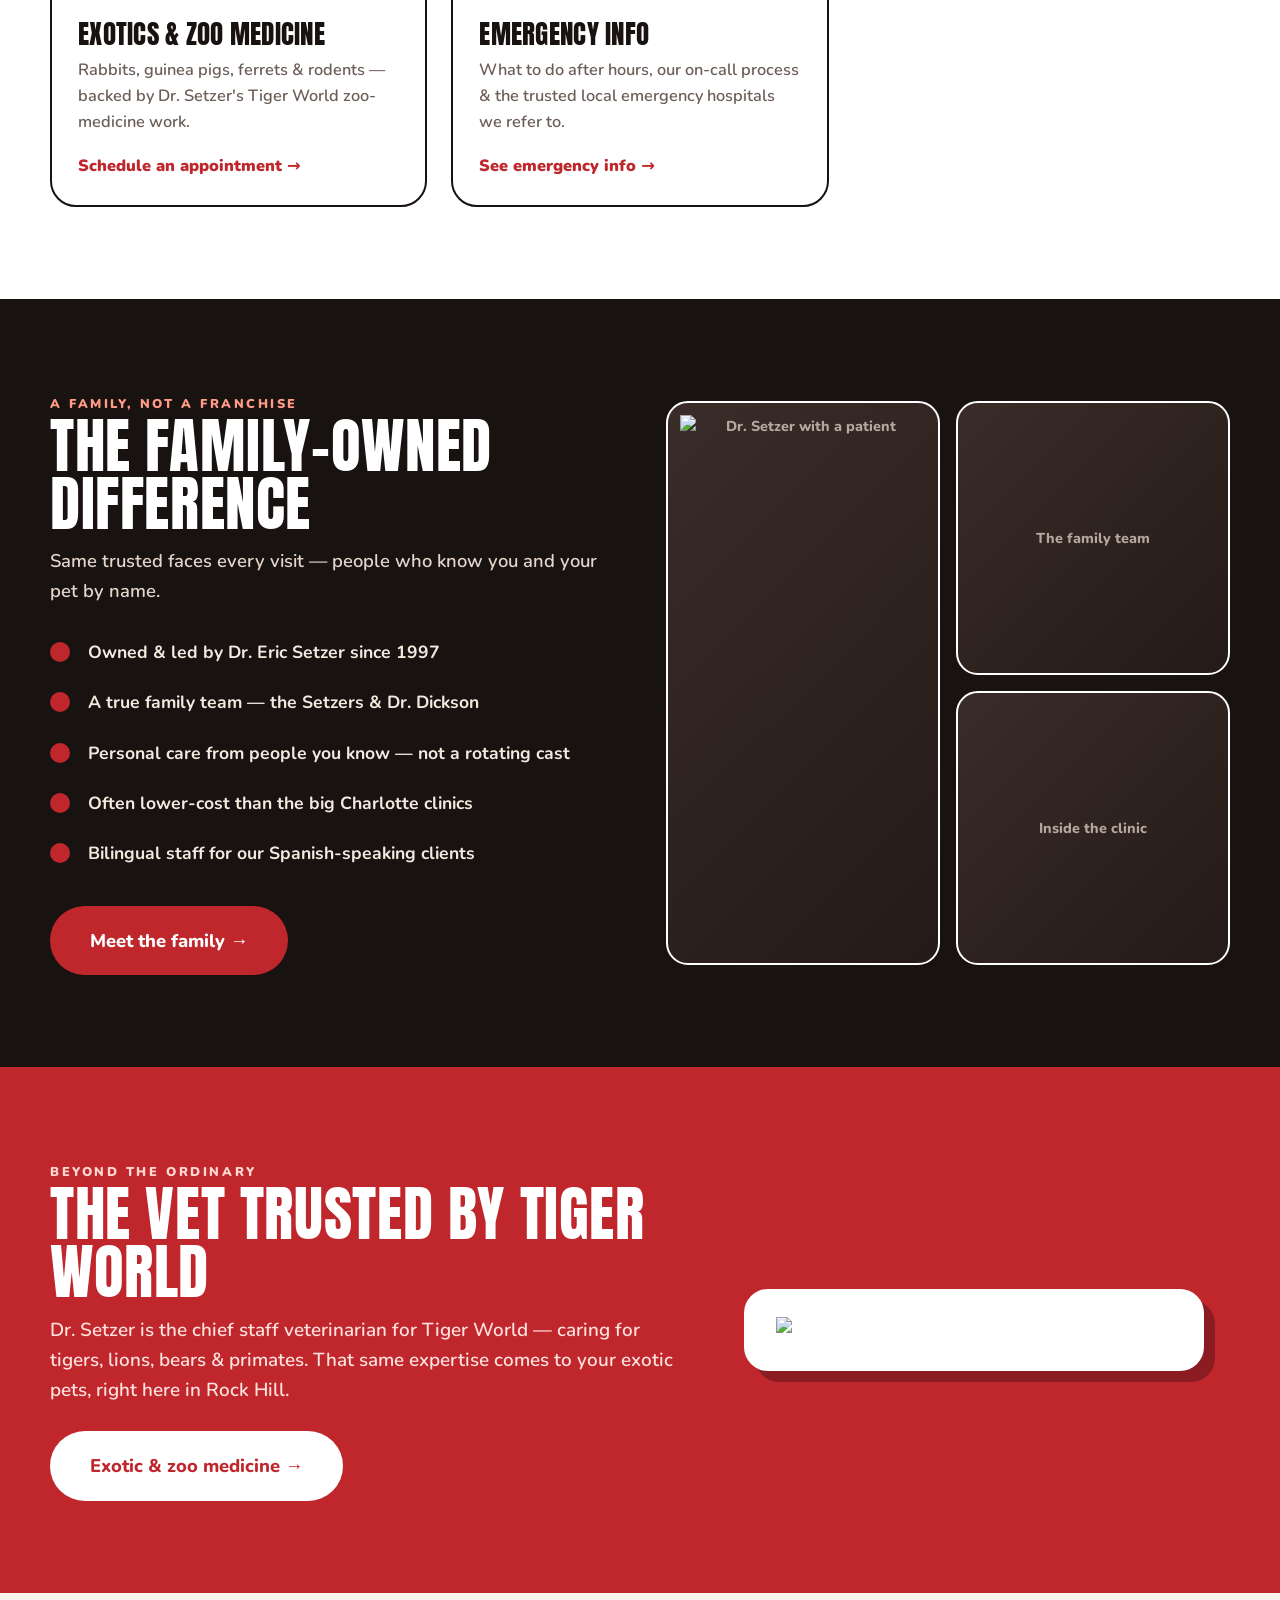
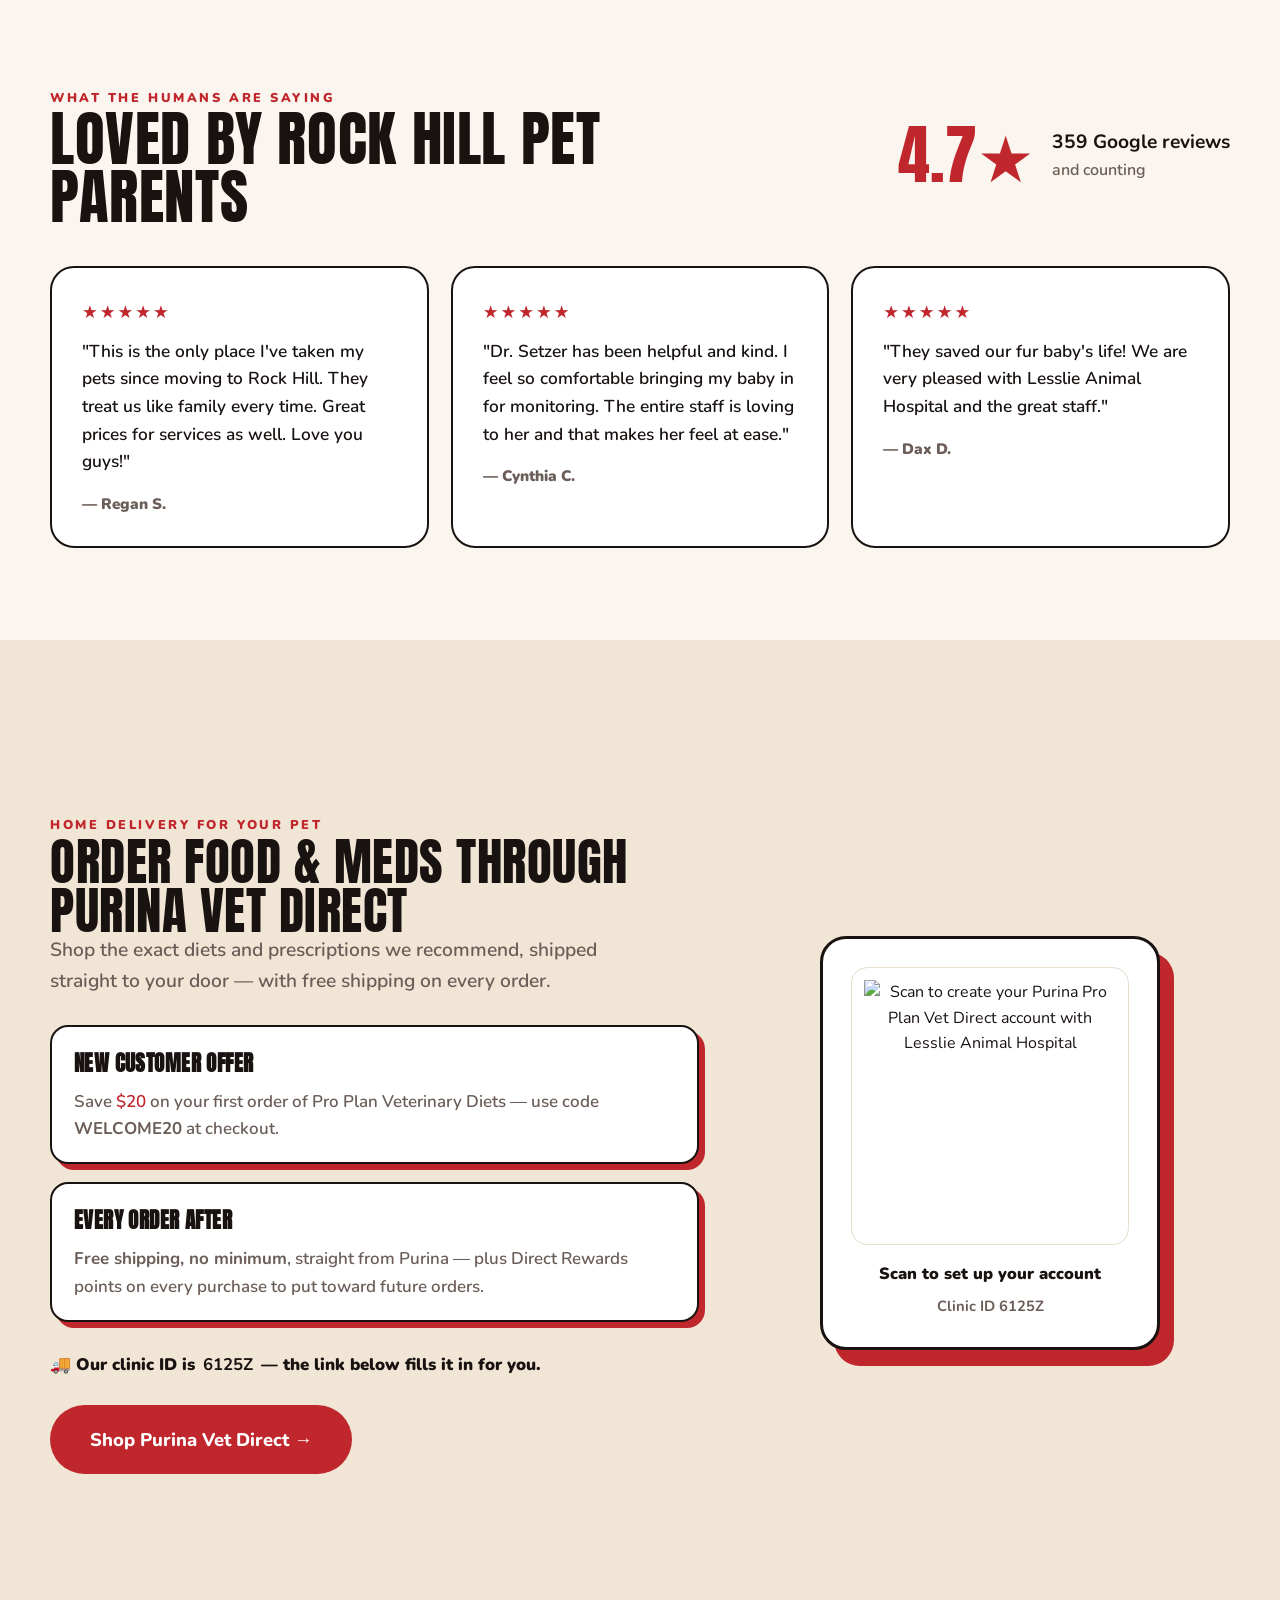
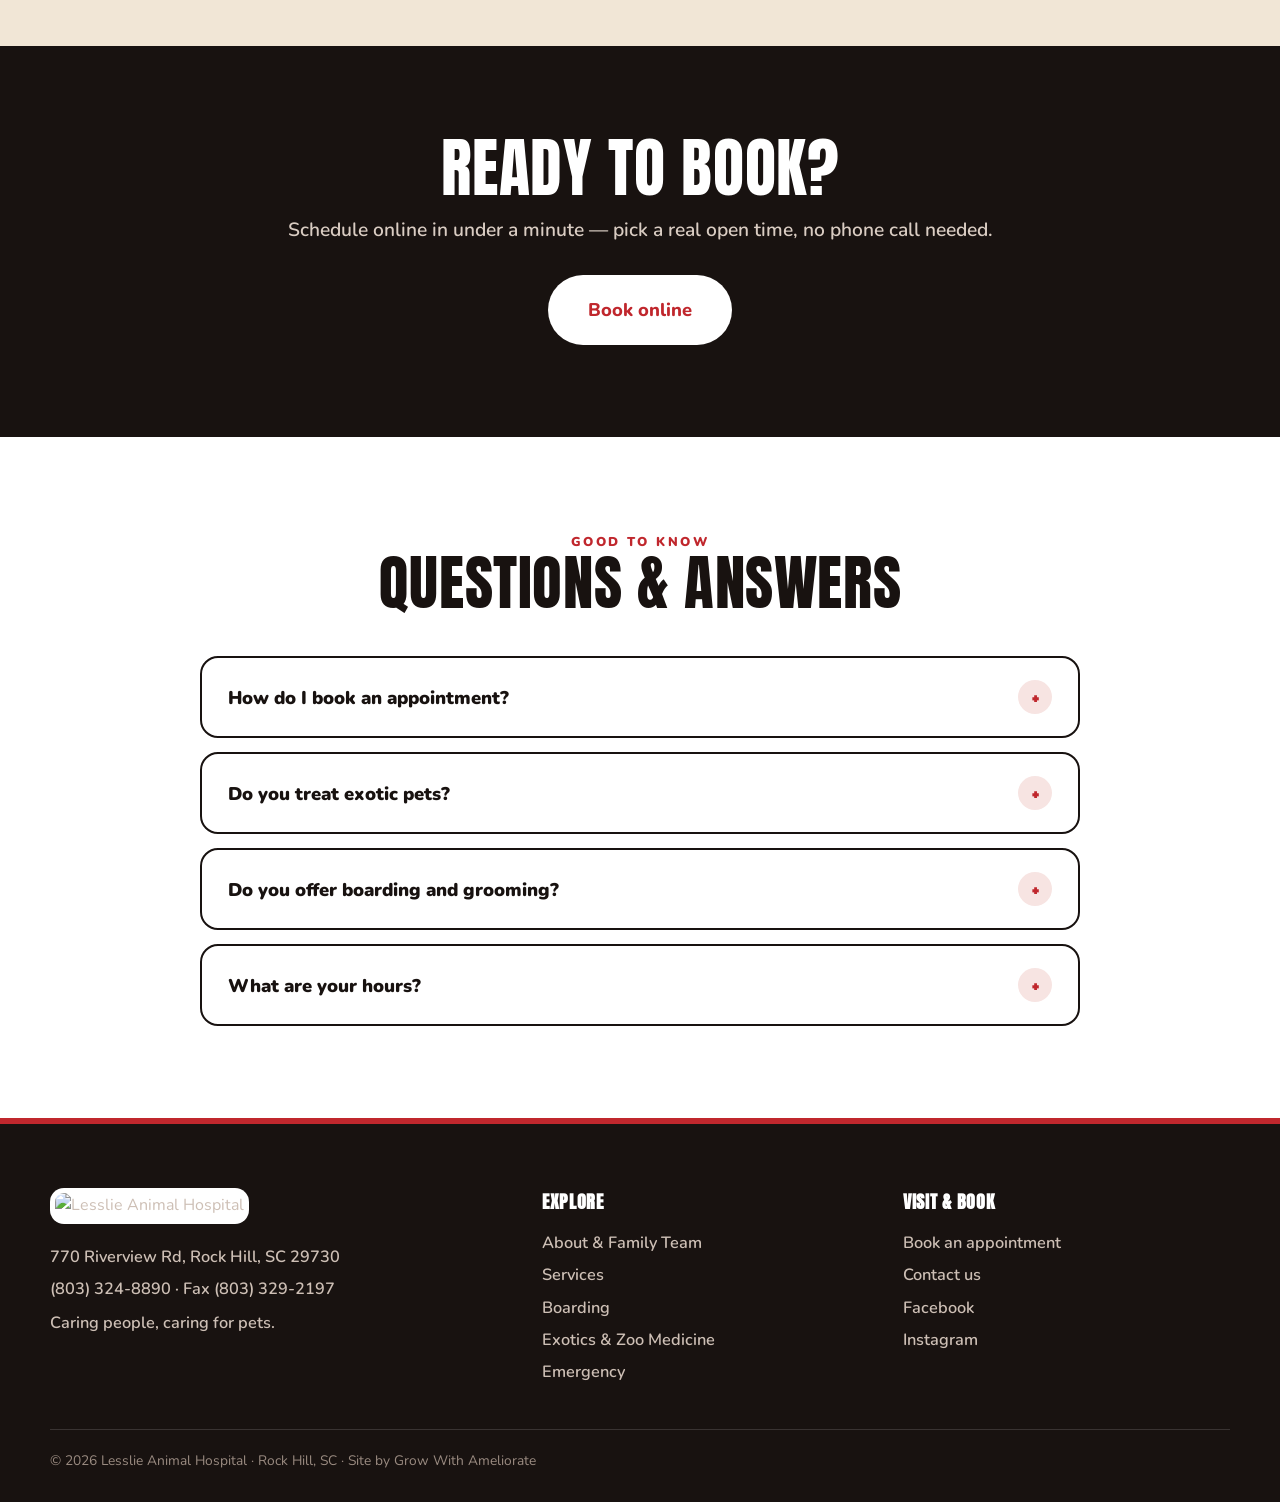
==== commit 29b7ed77: "Add real dental photo to the Dentistry service card Replaces the "Photo: dental cleaning" placeholde" ====
--- a/index.html
+++ b/index.html
@@ -226,7 +226,7 @@
         </div>
       </div>
       <div class="svc c2">
-        <div class="ph">Photo: dental cleaning</div>
+        <div class="ph"><img src="https://storage.googleapis.com/lesslie-animal-hospital/dentist.jpg" alt="Dr. Setzer performing a dental cleaning at Lesslie Animal Hospital" style="object-position:50% 42%"></div>
         <div class="body">
           <h3>Dentistry</h3>
           <p>Cleanings under anesthesia, extractions &amp; at-home care for healthier teeth and gums.</p>
@@ -364,7 +364,7 @@
     </div>
     <div>
       <div class="qrcard">
-        <div class="qrbox"><img src="[data-uri]" alt="Scan to create your Purina Pro Plan Vet Direct account with Lesslie Animal Hospital"></div>
+        <div class="qrbox"><img src="https://storage.googleapis.com/lesslie-animal-hospital/Lesslie%20AH%20VD%20QR%20Code.png" alt="Scan to create your Purina Pro Plan Vet Direct account with Lesslie Animal Hospital"></div>
         <div class="cap">Scan to set up your account</div>
         <div style="margin-top:8px;font-weight:700;font-size:.92rem;color:var(--muted)">Clinic ID 6125Z</div>
       </div>
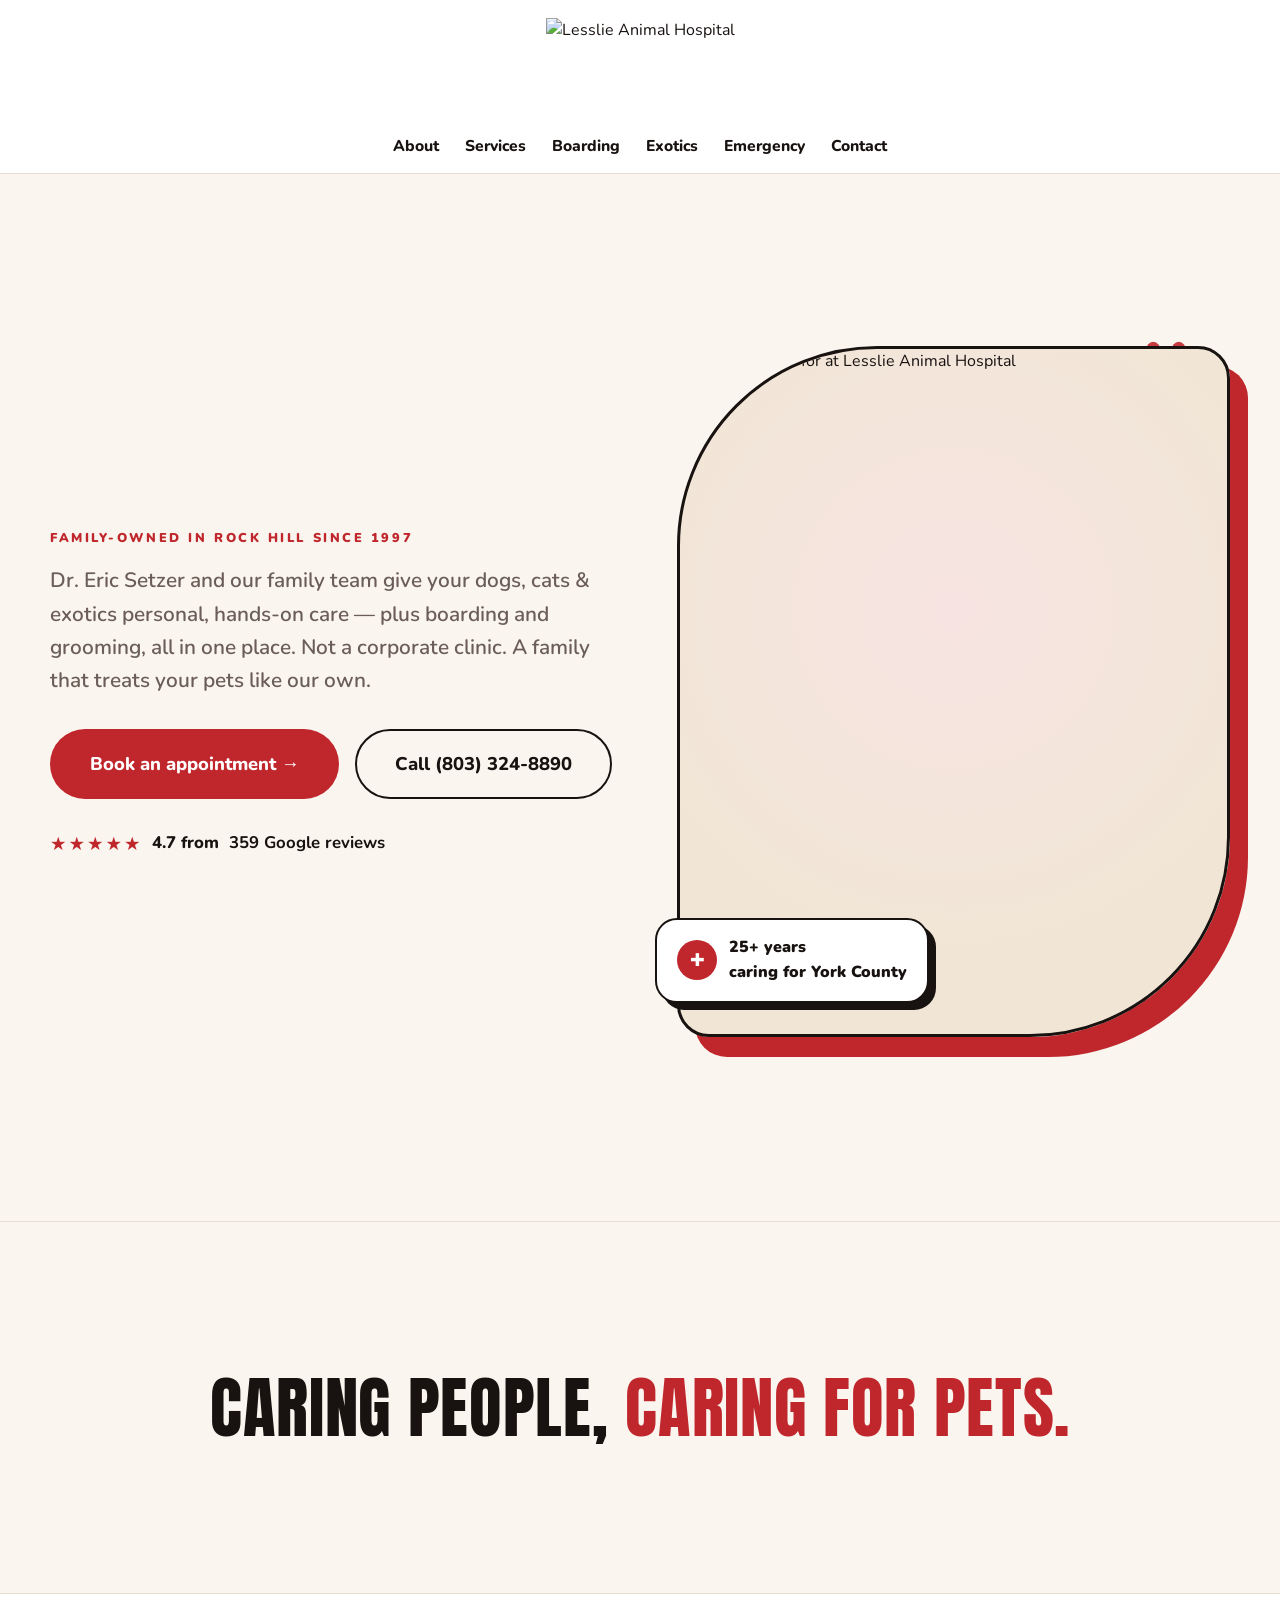
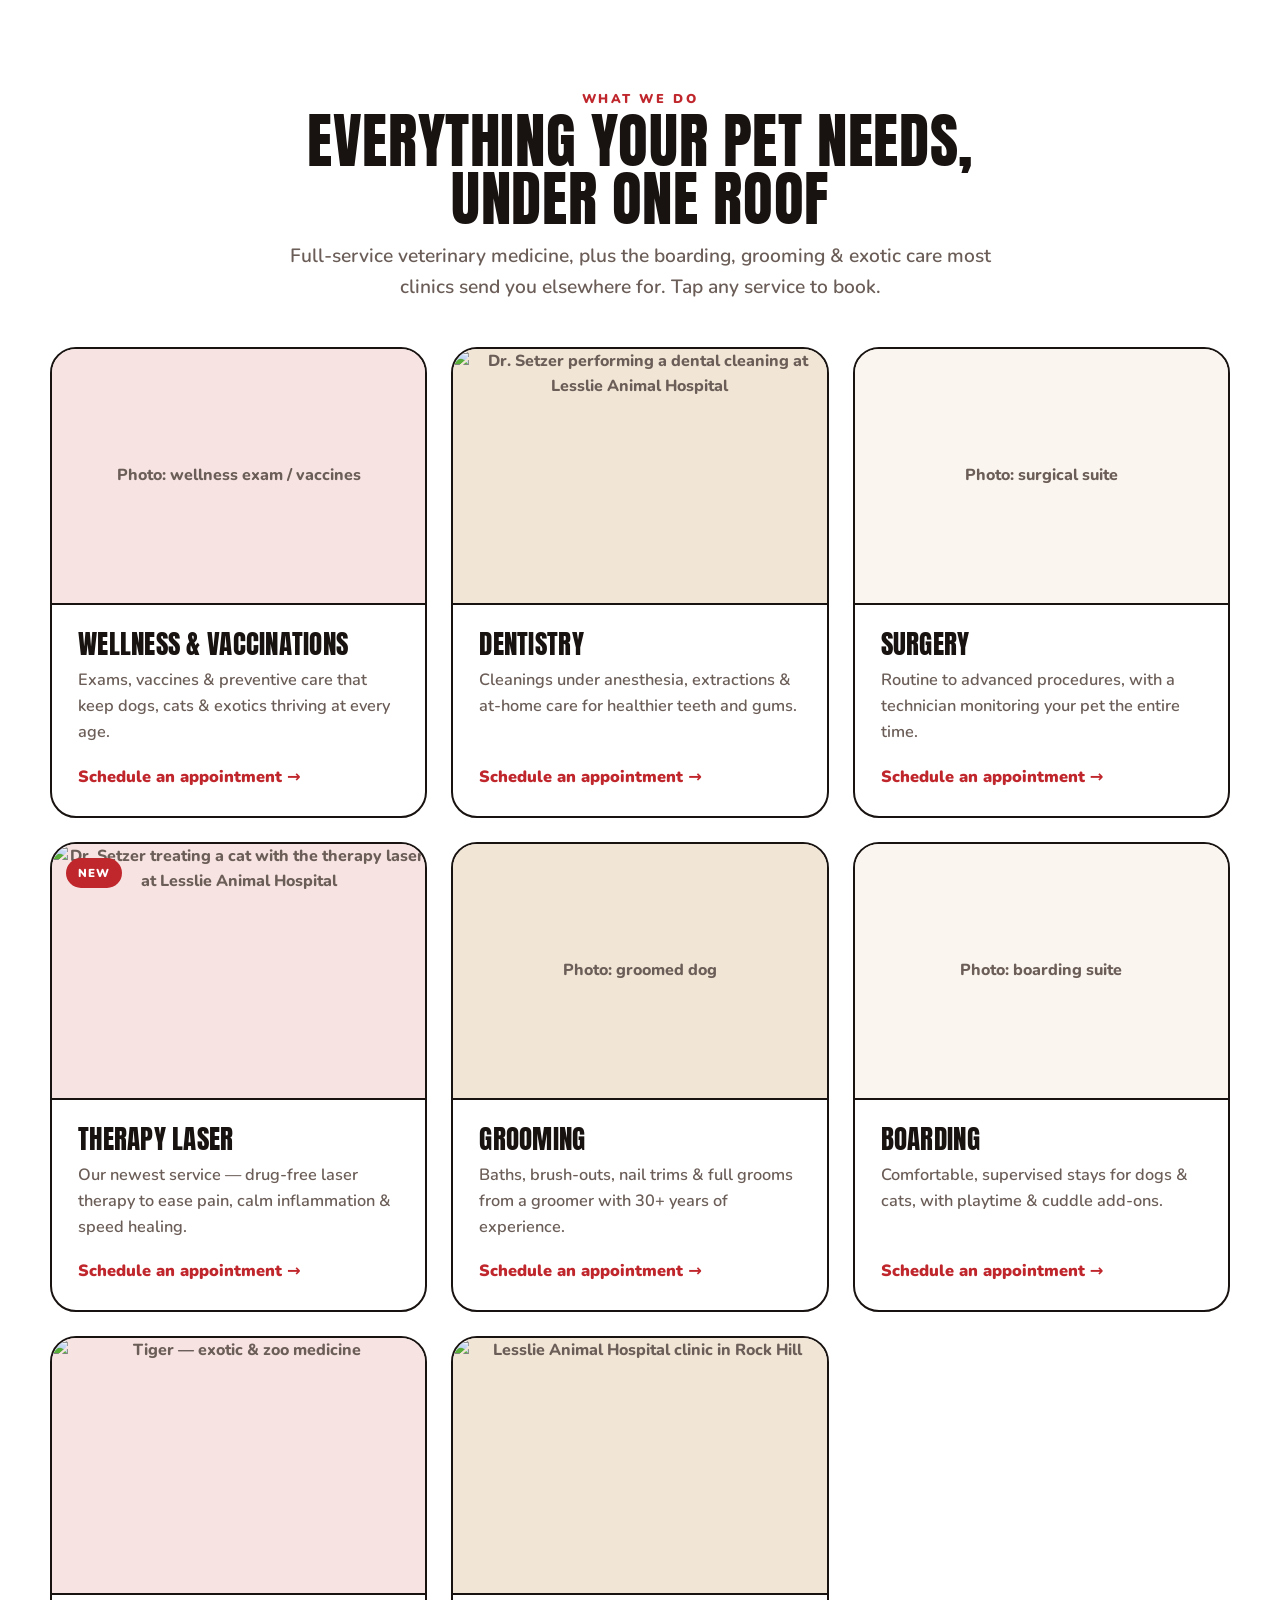
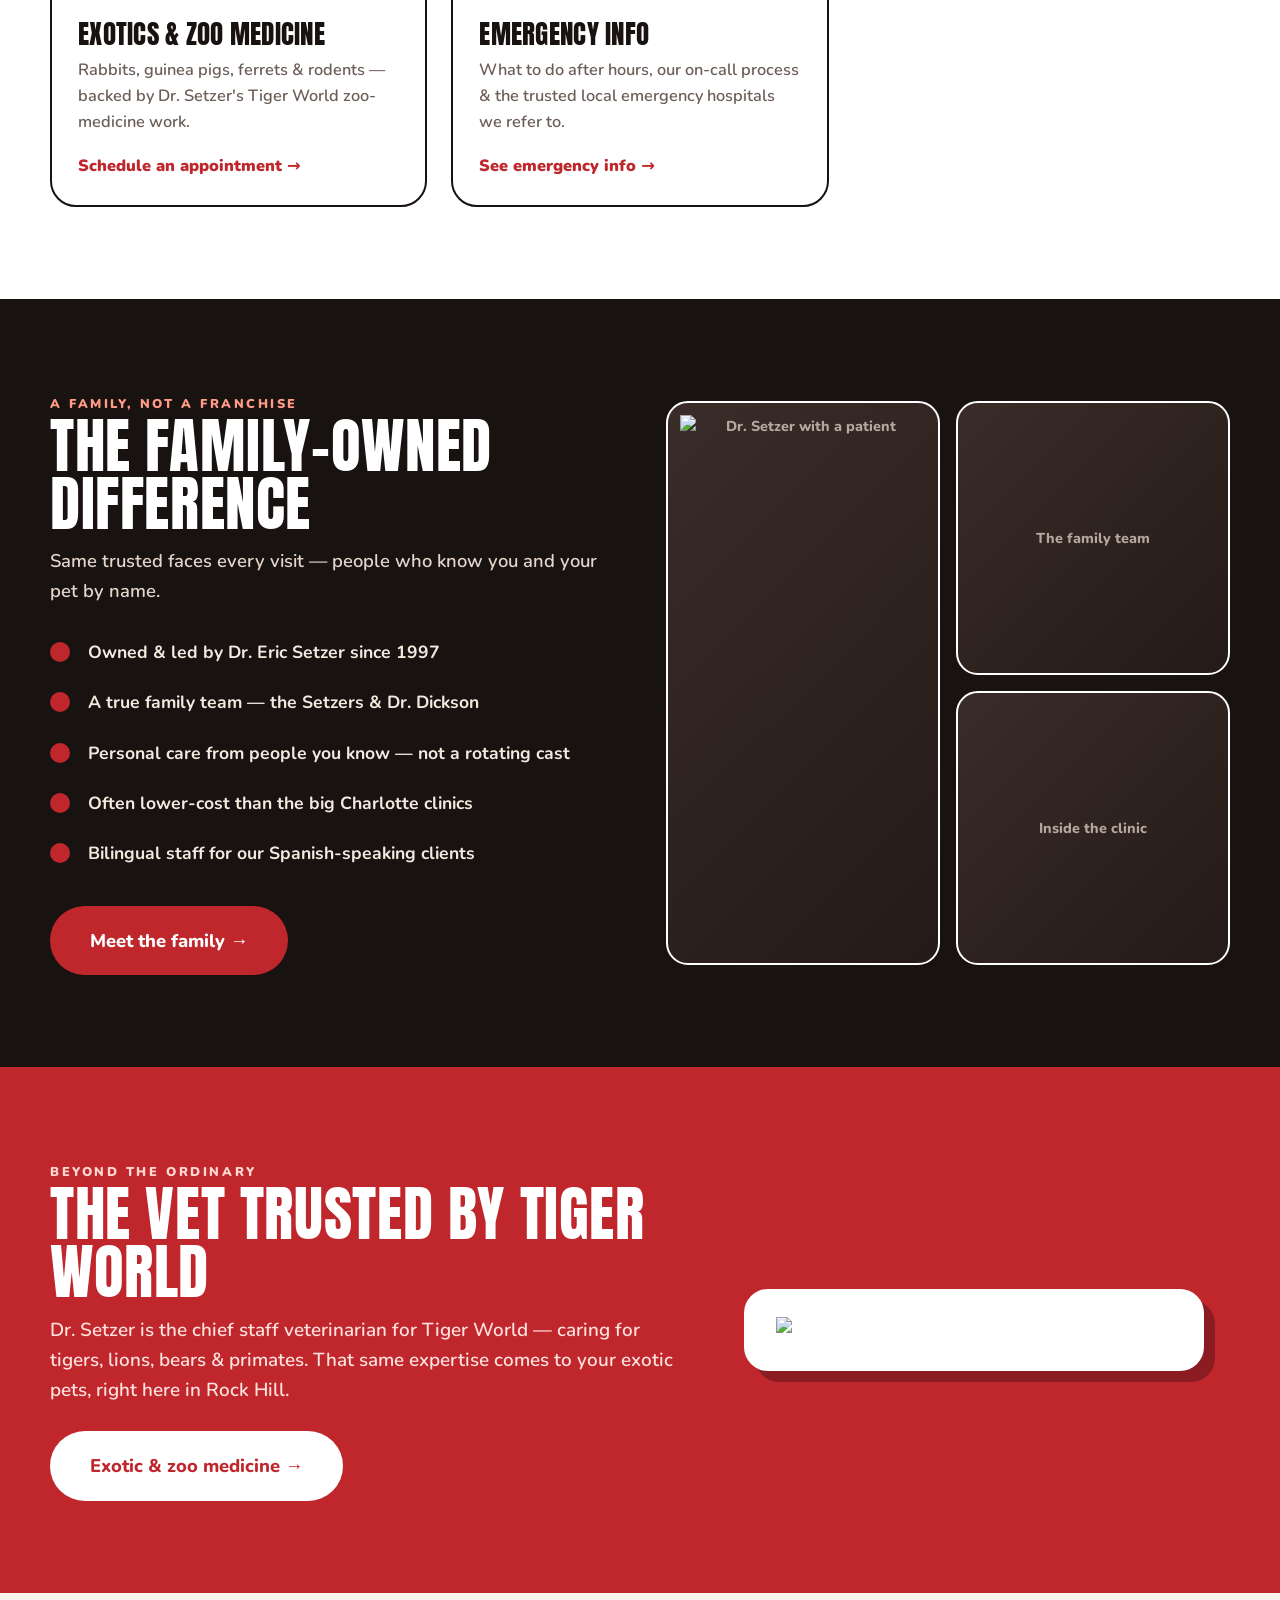
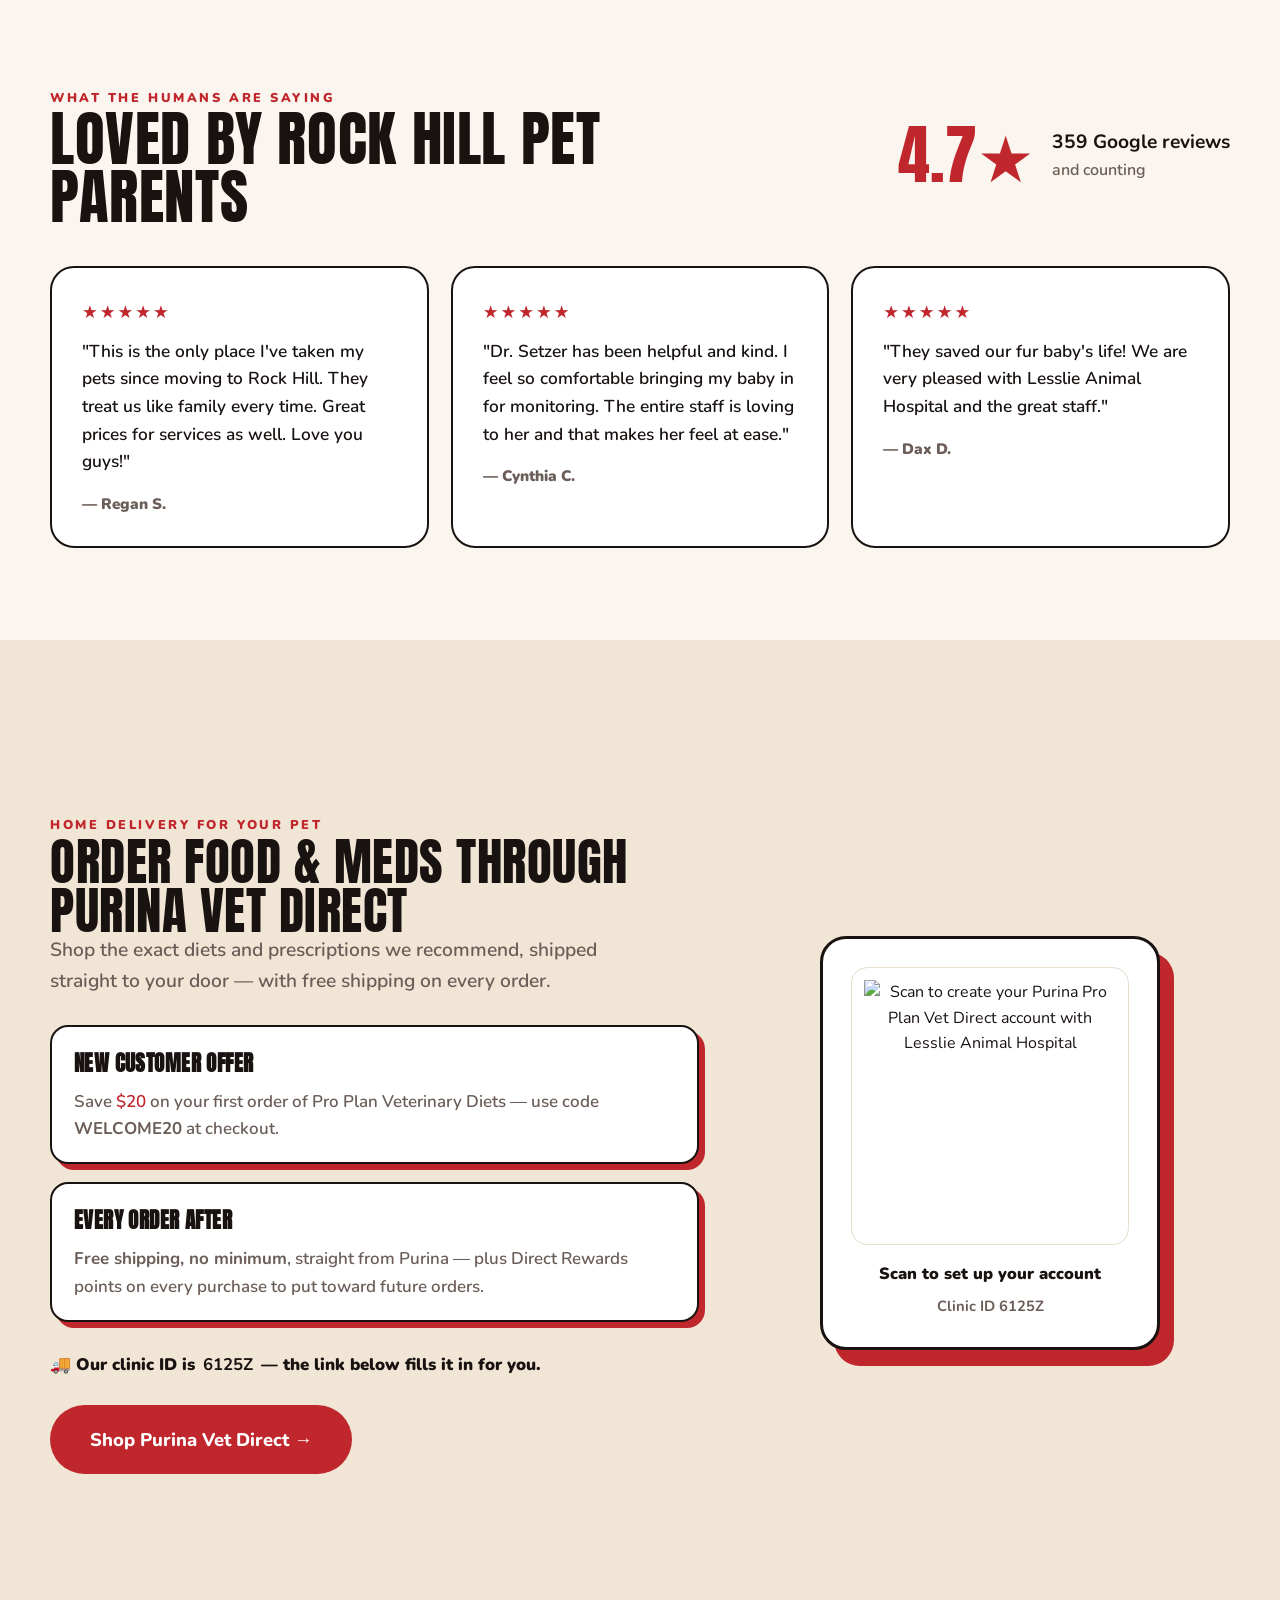
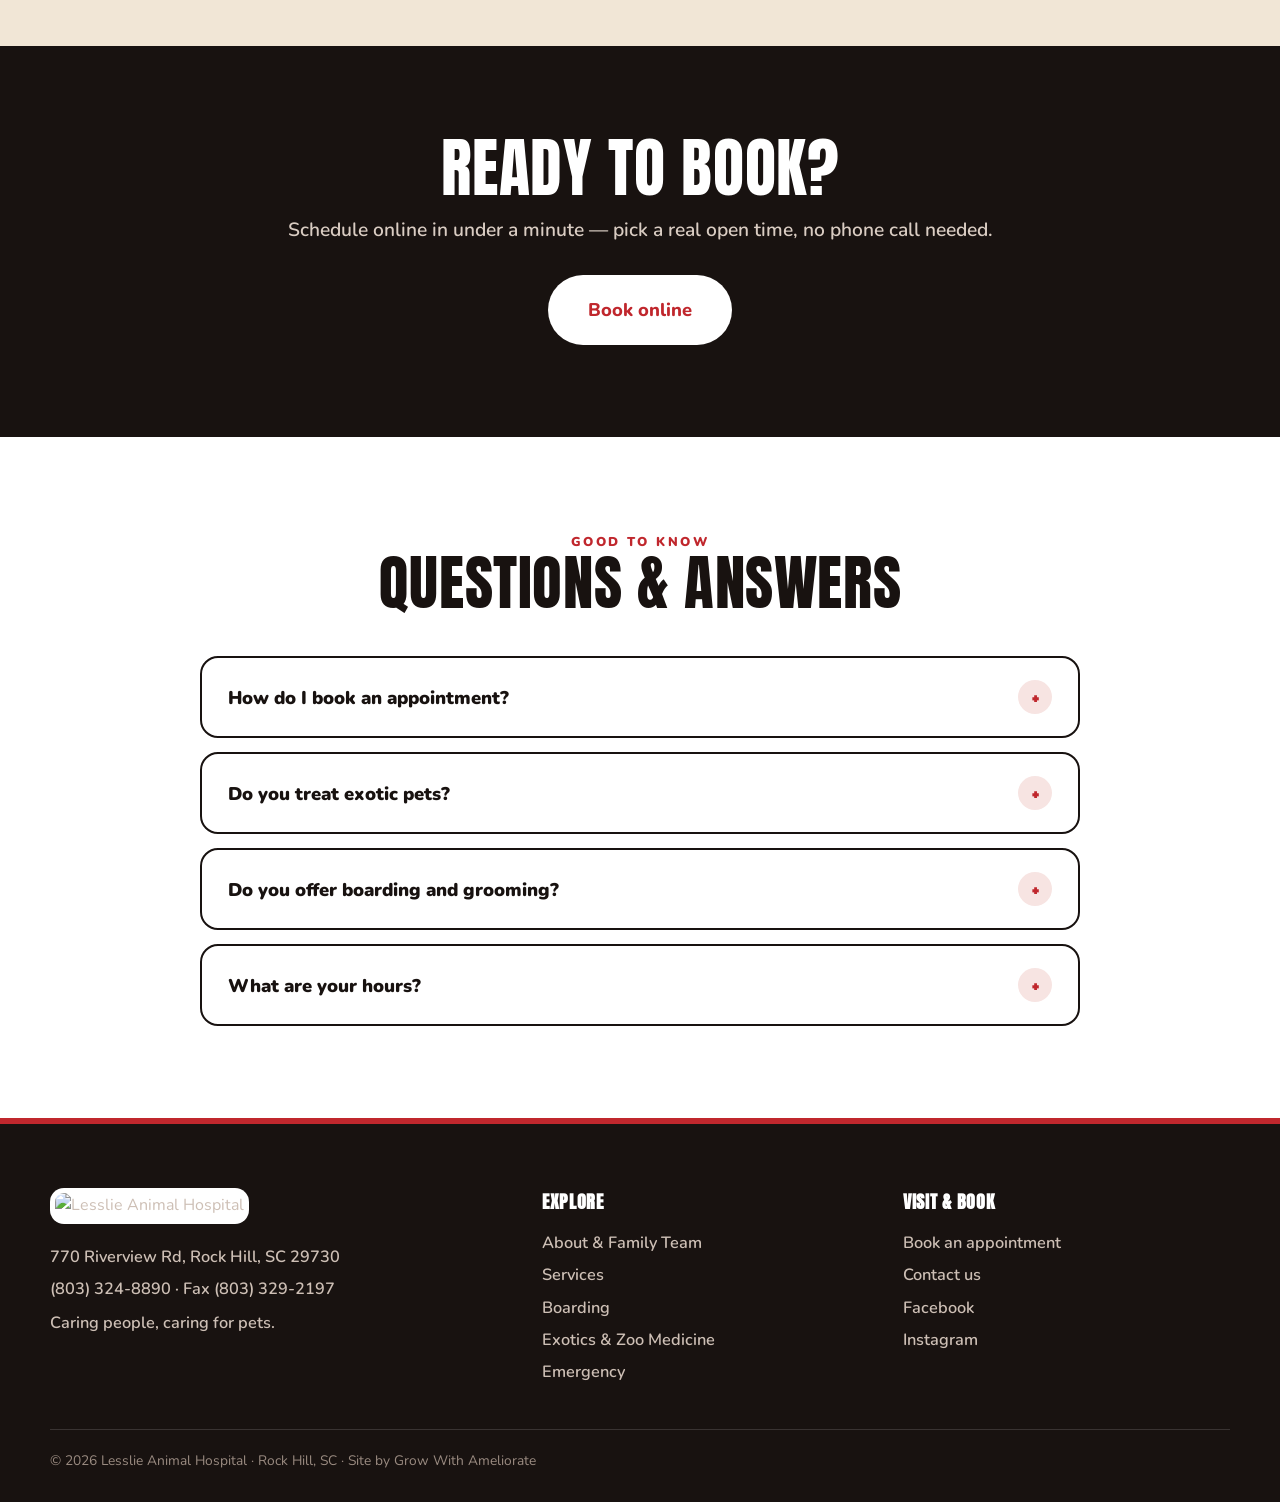
==== commit f4246119: "Add laser therapy photo and update Facebook link Co-Authored-By: Claude Opus 5 <noreply@anthropic.co" ====
--- a/index.html
+++ b/index.html
@@ -242,7 +242,7 @@
         </div>
       </div>
       <div class="svc c1">
-        <div class="ph"><span class="tag">New</span>Photo: therapy laser session</div>
+        <div class="ph"><span class="tag">New</span><img src="https://storage.googleapis.com/lesslie-animal-hospital/laser-therapy.jpg" alt="Dr. Setzer treating a cat with the therapy laser at Lesslie Animal Hospital"></div>
         <div class="body">
           <h3>Therapy Laser</h3>
           <p>Our newest service — drug-free laser therapy to ease pain, calm inflammation &amp; speed healing.</p>
@@ -416,7 +416,7 @@
         <h4>Visit &amp; Book</h4>
         <div class="frow"><a href="/book/">Book an appointment</a></div>
         <div class="frow"><a href="/contact/">Contact us</a></div>
-        <div class="frow"><a href="https://www.facebook.com/lesslieanimal/">Facebook</a></div>
+        <div class="frow"><a href="https://www.facebook.com/profile.php?id=61595788897448">Facebook</a></div>
         <div class="frow"><a href="https://www.instagram.com/lesslieanimalhospital/">Instagram</a></div>
       </div>
     </div>
